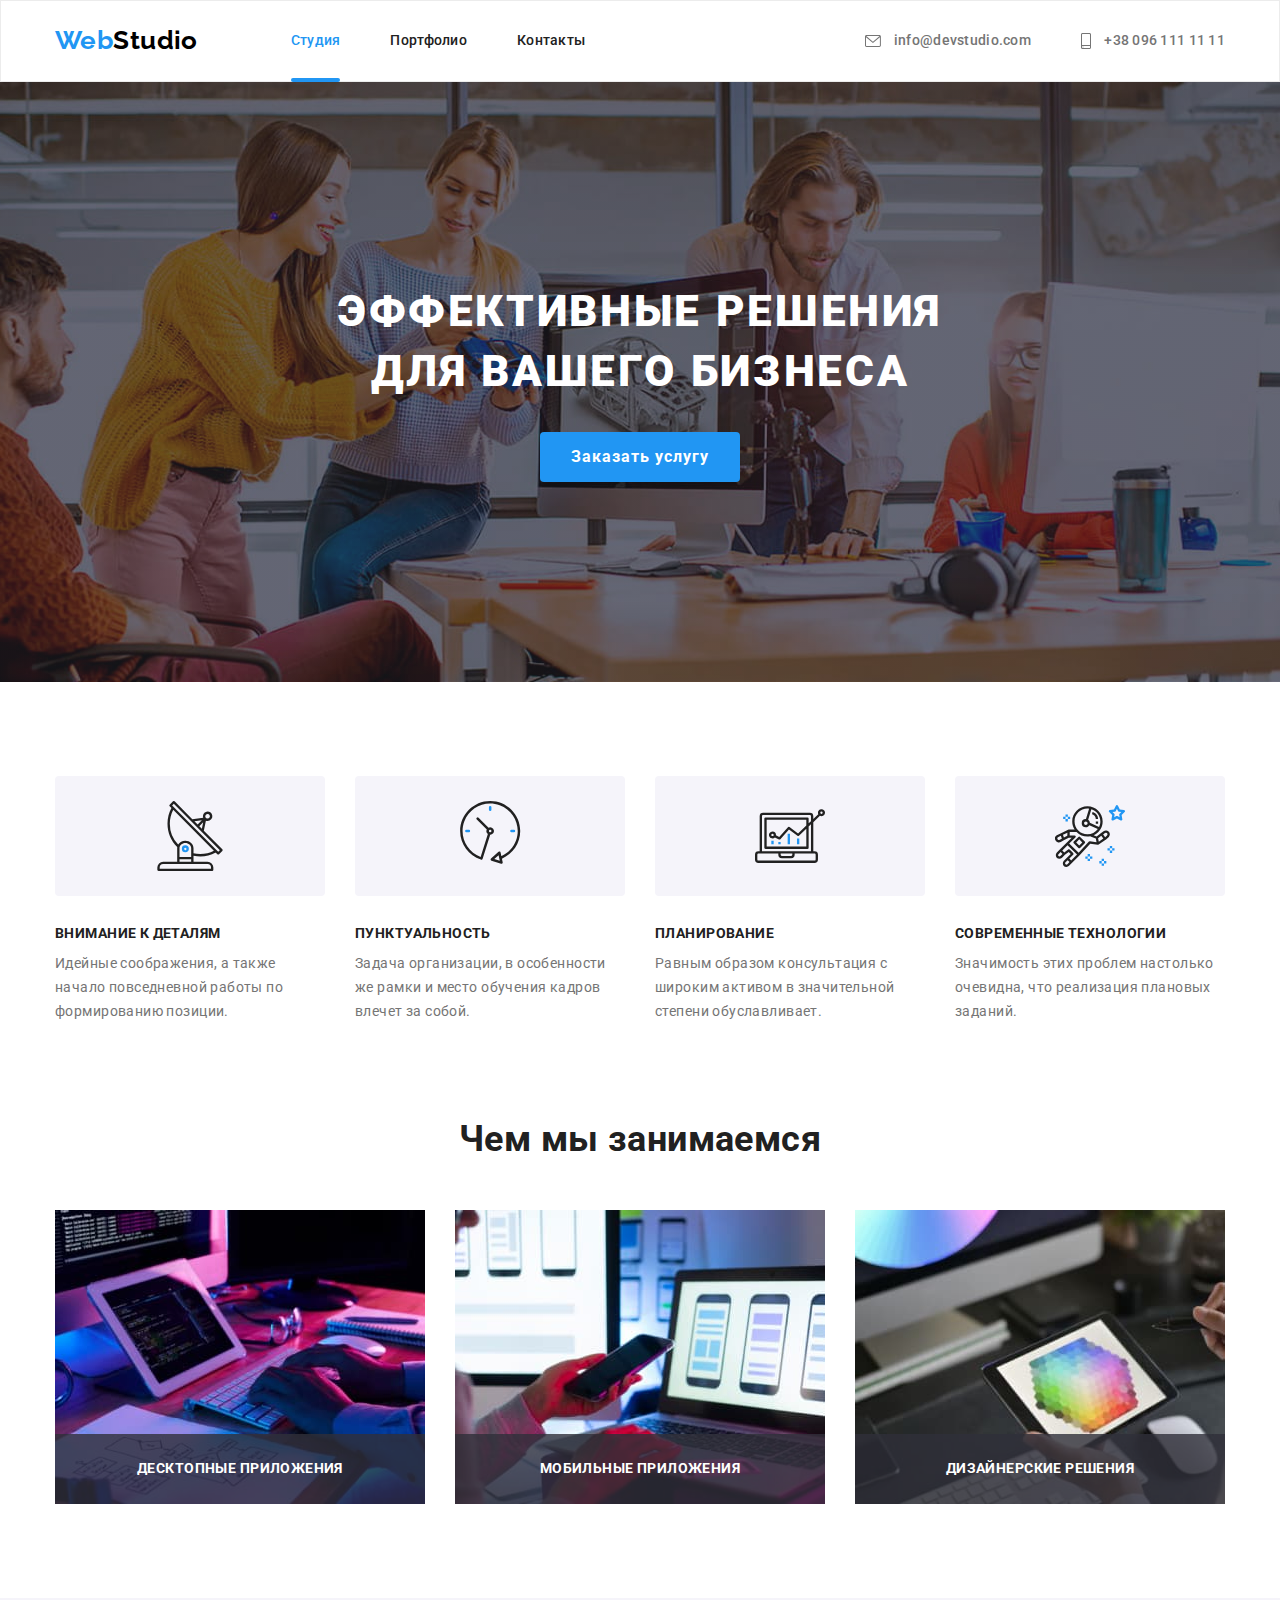
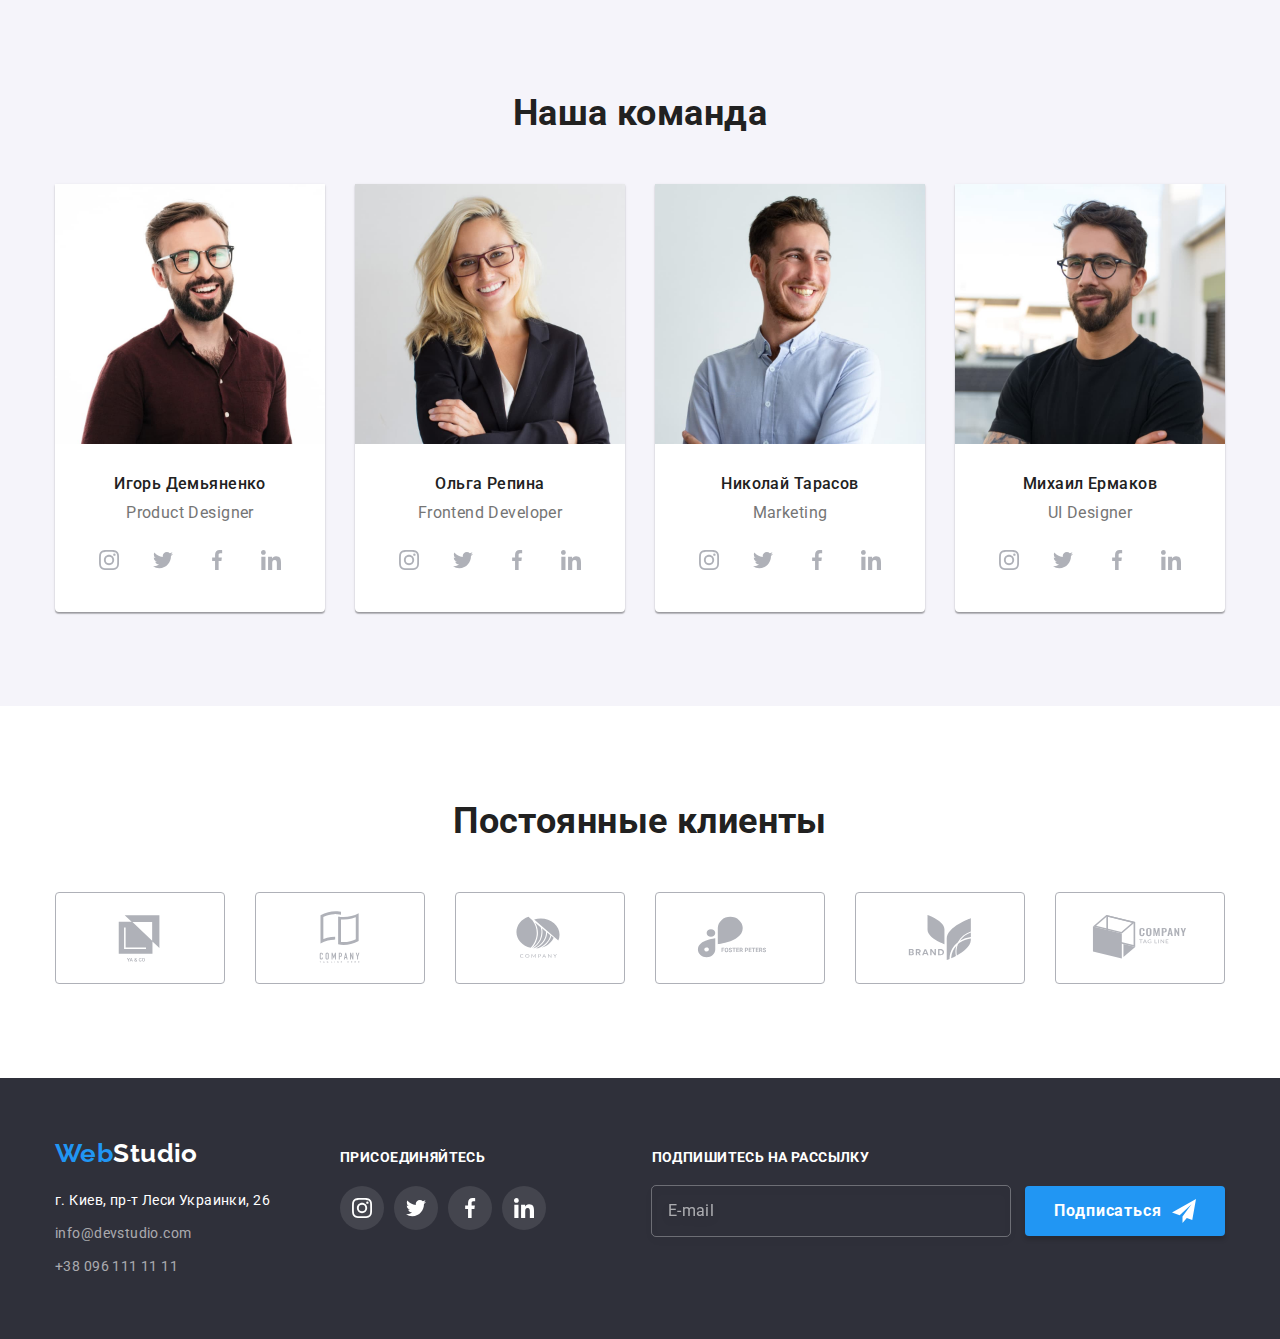
==== index.html @ 1c7cad99 "copy from hw-7" ====
<!DOCTYPE html>
<html lang="ru">

<head>
  <meta charset="UTF-8">
  <meta http-equiv="X-UA-Compatible" content="IE=edge">
  <meta name="viewport" content="width=device-width, initial-scale=1.0">
  <title>Web Studio</title>
  <meta name="description" content="киевская веб-студия">
  <link rel="preconnect" href="https://fonts.googleapis.com">
  <link rel="preconnect" href="https://fonts.gstatic.com" crossorigin>
  <link href="https://fonts.googleapis.com/css2?family=Raleway:wght@700&family=Roboto:wght@400;500;700;900&display=swap"
    rel="stylesheet">
  <!-- <link rel="stylesheet" href="https://cdnjs.cloudflare.com/ajax/libs/modern-normalize/1.1.0/modern-normalize.min.css"> -->
  <link rel="stylesheet" href="./css/main.min.css">
</head>

<body>
  <!-- верхняя линия -->
  <header class="header">
    <div class="container header__container">
      <nav class="header__nav">
        <a class="logo header__logo" href="./index.html" lang="en">
          <span class="logo__accent-word">Web</span>Studio</a>

        <ul class="list site-nav">
          <li class="site-nav__item">
            <a class="link site-nav__link site-nav__link--current" href="./index.html">Студия</a>
          </li>
          <li class="site-nav__item">
            <a class="link site-nav__link" href="./portfolio.html">Портфолио</a>
          </li>
          <li class="site-nav__item">
            <a class="link site-nav__link" href="./contacts.html">Контакты</a>
          </li>
        </ul>
      </nav>

      <ul class="contacts list">
        <li class="contacts__item">
          <a class="link contacts__link" href="mailto:info@devstudio.com" lang="en">
            <svg class="contacts__icon" width="16" height="12">
              <use href="./images/icons/icons.svg#icon-envelope"></use>
            </svg>
            info@devstudio.com
          </a>
        </li>
        <li class="contacts__item">
          <a class="link contacts__link" href="tel:+380961111111">
            <svg class="contacts__icon" width="10" height="16">
              <use href="./images/icons/icons.svg#icon-smartphone"></use>
            </svg>
            +38 096 111 11 11</a>
        </li>
      </ul>
    </div>
  </header>

  <main>
    <!-- шапка -->
    <section class="hero">
      <div class="hero__container">
        <h1 class="hero__title">Эффективные решения <br> для вашего бизнеса</h1>
        <button class="button button__main" type="button" data-modal-open>Заказать услугу</button>
      </div>
    </section>

    <!-- особенности features -->
    <section class="section">
      <div class="container">
        <h2 class="visually-hidden">особенности</h2> <!-- скрыть контент на странице-->
        <ul class="features list">
          <li class="features__item">
            <div class="features__scene">
              <div class="features__container">
                <svg class="features__icon" width="70" height="70">
                  <use href="./images/icons/icons.svg#icon-antenna"></use>
                </svg>
              </div>
            </div>
            <h3 class="features__title">Внимание к деталям</h3>
            <p class="features__text">Идейные соображения, а также начало повседневной работы по формированию
              позиции.</p>
          </li>
          <li class="features__item">
            <div class="features__scene">
              <div class="features__container">
                <svg class="features__icon" width="70" height="70">
                  <use href="./images/icons/icons.svg#icon-clock"></use>
                </svg>
              </div>
            </div>
            <h3 class="features__title">Пунктуальность</h3>
            <p class="features__text">Задача организации, в особенности же рамки и место обучения кадров влечет
              за собой.</p>
          </li>
          <li class="features__item">
            <div class="features__scene">
              <div class="features__container">
                <svg class="features__icon" width="70" height="70">
                  <use href="./images/icons/icons.svg#icon-diagram"></use>
                </svg>
              </div>
            </div>
            <h3 class="features__title">Планирование</h3>
            <p class="features__text">Равным образом консультация с широким активом в значительной степени
              обуславливает.</p>
          </li>
          <li class="features__item">
            <div class="features__scene">
              <div class="features__container">
                <svg class="features__icon" width="70" height="70">
                  <use href="./images/icons/icons.svg#icon-astronaut"></use>
                </svg>
              </div>
            </div>
            <h3 class="features__title">Современные технологии</h3>
            <p class="features__text">Значимость этих проблем настолько очевидна, что реализация плановых
              заданий.</p>
          </li>
        </ul>
      </div>
    </section>

    <!-- Чем мы занимаемся  work-->
    <section class="section section--no-paddingtop">
      <div class="container">
        <h2 class="section__title">Чем мы занимаемся</h2>
        <ul class="work list">
          <li class="work__item">
            <img class="image" src="./images/what-we-do/what_we_do_1.jpg" alt="печать текста" width="370" height="294">
            <h3 class="work__title">Десктопные приложения</h3>
          </li>
          <li class="work__item">
            <img class="image" src="./images/what-we-do/what_we_do_2.jpg" alt="выбор стилей" width="370" height="294">
            <h3 class="work__title">Мобильные приложения</h3>
          </li>
          <li class="work__item">
            <img class="image" src="./images/what-we-do/what_we_do_3.jpg" alt="выбор цветов" width="370" height="294">
            <h3 class="work__title">Дизайнерские решения</h3>
          </li>
        </ul>
      </div>
    </section>

    <!-- Наша команда Members-employee-->
    <section class="section section--grey-background">
      <div class="container">
        <h2 class="section__title">Наша команда</h2>
        <ul class="employee list">
          <li class="employee__card">
            <img class="image employee__img" src="./images/our-command/our_command_demianenko_1.jpg"
              alt="фото сотрудника Демьяненко" width="270" height="260">
            <h3 class="employee__title">Игорь Демьяненко</h3>
            <p class="employee__text" lang="en">Product Designer</p>
            <ul class="list socials">
              <li class="socials__item">
                <a class="link socials__link" href="https://www.instagram.com/" target="_blank"
                  rel="noreferrer noopener" aria-label="Ссылка на Instagram">
                  <svg class="socials__icon" width="20px" height="20px">
                    <use href="./images/icons/icons.svg#icon-instagram"></use>
                  </svg>
                </a>
              </li>
              <li class="socials__item">
                <a class="link socials__link" href="https://twitter.com/" target="_blank" rel="noreferrer noopener"
                  aria-label="Ссылка на Twitter">
                  <svg class="socials__icon" width="20px" height="20px">
                    <use href="./images/icons/icons.svg#icon-twitter"></use>
                  </svg>
                </a>
              </li>
              <li class="socials__item">
                <a class="link socials__link" href="https://www.facebook.com/" target="_blank" rel="noreferrer noopener"
                  aria-label="Ссылка на Facebook">
                  <svg class="socials__icon" width="20px" height="20px">
                    <use href="./images/icons/icons.svg#icon-facebook"></use>
                  </svg>
                </a>
              </li>
              <li class="socials__item">
                <a class="link socials__link" href="https://www.linkedin.com/" target="_blank" rel="noreferrer noopener"
                  aria-label="Ссылка на LinkedIn">
                  <svg class="socials__icon" width="20px" height="20px">
                    <use href="./images/icons/icons.svg#icon-linkedin"></use>
                  </svg>
                </a>
              </li>
            </ul>
          </li>
          <li class="employee__card">
            <img class="image employee__img" src="./images/our-command/our_command_repina_2_.jpg"
              alt="фото сотрудника Репина" width="270" height="260">
            <h3 class="employee__title">Ольга Репина</h3>
            <p class="employee__text" lang="en">Frontend Developer</p>
            <ul class="list socials">
              <li class="socials__item">
                <a class="link socials__link" href="https://www.instagram.com/" target="_blank"
                  rel="noreferrer noopener" aria-label="Ссылка на Instagram">
                  <svg class="socials__icon" width="20px" height="20px">
                    <use href="./images/icons/icons.svg#icon-instagram"></use>
                  </svg>
                </a>
              </li>
              <li class="socials__item">
                <a class="link socials__link" href="https://twitter.com/" target="_blank" rel="noreferrer noopener"
                  aria-label="Ссылка на Twitter">
                  <svg class="socials__icon" width="20px" height="20px">
                    <use href="./images/icons/icons.svg#icon-twitter"></use>
                  </svg>
                </a>
              </li>
              <li class="socials__item">
                <a class="link socials__link" href="https://www.facebook.com/" target="_blank" rel="noreferrer noopener"
                  aria-label="Ссылка на Facebook">
                  <svg class="socials__icon" width="20px" height="20px">
                    <use href="./images/icons/icons.svg#icon-facebook"></use>
                  </svg>
                </a>
              </li>
              <li class="socials__item">
                <a class="link socials__link" href="https://www.linkedin.com/" target="_blank" rel="noreferrer noopener"
                  aria-label="Ссылка на LinkedIn">
                  <svg class="socials__icon" width="20px" height="20px">
                    <use href="./images/icons/icons.svg#icon-linkedin"></use>
                  </svg>
                </a>
              </li>
            </ul>
          </li>
          <li class="employee__card">
            <img class="image employee__img" src="./images/our-command/our_command_tarasov_3.jpg"
              alt="фото сотрудника Тарасов" width="270" height="260">
            <h3 class="employee__title">Николай Тарасов</h3>
            <p class="employee__text" lang="en">Marketing</p>
            <ul class="list socials">
              <li class="socials__item">
                <a class="link socials__link" href="https://www.instagram.com/" target="_blank"
                  rel="noreferrer noopener" aria-label="Ссылка на Instagram">
                  <svg class="socials__icon" width="20px" height="20px">
                    <use href="./images/icons/icons.svg#icon-instagram"></use>
                  </svg>
                </a>
              </li>
              <li class="socials__item">
                <a class="link socials__link" href="https://twitter.com/" target="_blank" rel="noreferrer noopener"
                  aria-label="Ссылка на Twitter">
                  <svg class="socials__icon" width="20px" height="20px">
                    <use href="./images/icons/icons.svg#icon-twitter"></use>
                  </svg>
                </a>
              </li>
              <li class="socials__item">
                <a class="link socials__link" href="https://www.facebook.com/" target="_blank" rel="noreferrer noopener"
                  aria-label="Ссылка на Facebook">
                  <svg class="socials__icon" width="20px" height="20px">
                    <use href="./images/icons/icons.svg#icon-facebook"></use>
                  </svg>
                </a>
              </li>
              <li class="socials__item">
                <a class="link socials__link" href="https://www.linkedin.com/" target="_blank" rel="noreferrer noopener"
                  aria-label="Ссылка на LinkedIn">
                  <svg class="socials__icon" width="20px" height="20px">
                    <use href="./images/icons/icons.svg#icon-linkedin"></use>
                  </svg>
                </a>
              </li>
            </ul>
          </li>
          <li class="employee__card">
            <img class="image employee__img" src="./images/our-command/our_command_ermakov_4.jpg"
              alt="фото сотрудника Ермаков" width="270" height="260">
            <h3 class="employee__title">Михаил Ермаков</h3>
            <p class="employee__text" lang="en"> UI Designer</p>
            <ul class="list socials">
              <li class="socials__item">
                <a class="link socials__link" href="https://www.instagram.com/" target="_blank"
                  rel="noreferrer noopener" aria-label="Ссылка на Instagram">
                  <svg class="socials__icon" width="20px" height="20px">
                    <use href="./images/icons/icons.svg#icon-instagram"></use>
                  </svg>
                </a>
              </li>
              <li class="socials__item">
                <a class="link socials__link" href="https://twitter.com/" target="_blank" rel="noreferrer noopener"
                  aria-label="Ссылка на Twitter">
                  <svg class="socials__icon" width="20px" height="20px">
                    <use href="./images/icons/icons.svg#icon-twitter"></use>
                  </svg>
                </a>
              </li>
              <li class="socials__item"><a class="link socials__link" href="https://www.facebook.com/" target="_blank"
                  rel="noreferrer noopener" aria-label="Ссылка на Facebook">
                  <svg class="socials__icon" width="20px" height="20px">
                    <use href="./images/icons/icons.svg#icon-facebook"></use>
                  </svg>
                </a></li>
              <li class="socials__item">
                <a class="link socials__link" href="https://www.linkedin.com/" target="_blank" rel="noreferrer noopener"
                  aria-label="Ссылка на LinkedIn">
                  <svg class="socials__icon" width="20px" height="20px">
                    <use href="./images/icons/icons.svg#icon-linkedin"></use>
                  </svg>
                </a>
              </li>
            </ul>
          </li>
        </ul>
      </div>
    </section>

    <!-- постоянные клиенты  clients-->
    <section class="section">
      <div class="container">
        <h2 class="section__title">Постоянные клиенты</h2>
        <ul class="list clients">
          <li class="clients__card"><a class="link clients__link" href="" aria-label="ссылка на сайт клиента">
              <svg class="clients__icon" width="106" height="60">
                <use href="./images/icons/icons.svg#icon-logo-client-1"></use>
              </svg>
            </a>
          </li>
          <li class="clients__card"><a class="link clients__link" href="" aria-label="ссылка на сайт клиента">
              <svg class="clients__icon" width="106" height="60">
                <use href="./images/icons/icons.svg#icon-logo-client-2"></use>
              </svg>
            </a>
          </li>
          <li class="clients__card"><a class="link clients__link" href="" aria-label="ссылка на сайт клиента">
              <svg class="clients__icon" width="106" height="60">
                <use href="./images/icons/icons.svg#icon-logo-client-3"></use>
              </svg>
            </a>
          </li>
          <li class="clients__card"><a class="link clients__link" href="" aria-label="ссылка на сайт клиента">
              <svg class="clients__icon" width="106" height="60">
                <use href="./images/icons/icons.svg#icon-logo-client-4"></use>
              </svg>
            </a>
          </li>
          <li class="clients__card"><a class="link clients__link" href="" aria-label="ссылка на сайт клиента">
              <svg class="clients__icon" width="106" height="60">
                <use href="./images/icons/icons.svg#icon-logo-client-5"></use>
              </svg>
            </a>
          </li>
          <li class="clients__card"><a class="link clients__link" href="" aria-label="ссылка на сайт клиента">
              <svg class="clients__icon" width="106" height="60">
                <use href="./images/icons/icons.svg#icon-logo-client-6"></use>
              </svg>
            </a>
          </li>
        </ul>
      </div>
    </section>
  </main>

  <footer class="footer">
    <div class="container footer__container">
      <div class="address">
        <a class="footer__logo logo" href="./index.html" lang="en">
          <span class="logo__accent-word">Web</span>Studio</a>
        <address>
          <ul class="list">
            <li class="address__item">
              <a class="link address__link" href="https://www.google.com/maps" target="_blank">г.
                Киев, пр-т Леси Украинки, 26</a>
            </li>
            <li class="address__item">
              <a class="link address__link address__link--grey-color" href="mailto:info@devstudio.com"
                lang="en">info@devstudio.com</a>
            </li>
            <li class="address__item">
              <a class="link address__link address__link--grey-color" href="tel:+380961111111">+38 096 111 11 11</a>
            </li>
          </ul>
        </address>
      </div>
      <div class="footer__socials-container">
        <p class="footer__title">присоединяйтесь</p>
        <ul class="list socials">
          <li class="socials__item">
            <a class="socials__link footer__socials link" href="https://www.instagram.com/" target="_blank"
              rel="noreferrer noopener" aria-label="Ссылка на Instagram">
              <svg class="socials__icon" width="20px" height="20px">
                <use href="./images/icons/icons.svg#icon-instagram"></use>
              </svg>
            </a>
          </li>
          <li class="socials__item">
            <a class="socials__link footer__socials link" href="https://twitter.com/" target="_blank"
              rel="noreferrer noopener" aria-label="Ссылка на Twitter">
              <svg class="socials__icon" width="20px" height="20px">
                <use href="./images/icons/icons.svg#icon-twitter"></use>
              </svg>
            </a>
          </li>
          <li class="socials__item">
            <a class="socials__link footer__socials link" href="https://www.facebook.com/" target="_blank"
              rel="noreferrer noopener" aria-label="Ссылка на Facebook">
              <svg class="socials__icon" width="20px" height="20px">
                <use href="./images/icons/icons.svg#icon-facebook"></use>
              </svg>
            </a>
          </li>
          <li class="socials__item">
            <a class=" socials__link footer__socials link" href="https://www.linkedin.com/" target="_blank"
              rel="noreferrer noopener" aria-label="Ссылка на LinkedIn">
              <svg class="socials__icon" width="20px" height="20px">
                <use href="./images/icons/icons.svg#icon-linkedin"></use>
              </svg>
            </a>
          </li>
        </ul>
      </div>
      <div class="distribution">
        <p class="footer__title">Подпишитесь на рассылку</p>
        <form class="distribution__form">
          <label>
            <input class="distribution__input" name="email" type="email" placeholder="E-mail">
          </label>
          <button class="button button__main button__main--with-icon" type="submit">Подписаться
            <svg class="button__icon" width="24px" height="24px">
              <use href="./images/icons/icons.svg#icon-plane"></use>
            </svg>
          </button>
        </form>
      </div>
    </div>
  </footer>

  <!-- !модальное окно -->
  <div class="backdrop backdrop--is-hidden" data-modal>
    <div class="modal">
      <button class="btn-close" aria-label="закрыть модальное окно" data-modal-close>
        <svg class="btn-close__icon" width="18px" height="18px">
          <use href="./images/icons/icons.svg#icon-close"></use>
        </svg>
      </button>

      <!-- form  action="javascript:void(0); -->
      <form class="form" name="order_form">
        <strong class="form__title"> Оставьте свои данные, мы вам перезвоним</strong>
        <label class="form__label">
          <span class="form__text">Имя</span>
          <span class="form__wrapper">
            <input class="form__input" type="text" name="name" minlength="3">
            <svg class="form__icon" width="18px" height="18px">
              <use href="./images/icons/icons.svg#icon-modal-person">
              </use>
            </svg>
          </span>
          <span class="form__assistance-message">
            Имя должно состоять минимум из 3 символов
          </span>
        </label>
        <label class="form__label">
          <span class="form__text">Телефон</span>
          <span class="form__wrapper">
            <input class="form__input" type="tel" name="tel">
            <svg class="form__icon" width="18px" height="18px">
              <use href="./images/icons/icons.svg#icon-modal-phone">
              </use>
            </svg>
          </span>
          <span class="form__assistance-message">+38 (999) 111-11-11</span>
        </label>
        <label class="form__label">
          <span class="form__text">Почта</span>
          <span class="form__wrapper">
            <input class="form__input" type="email" name="email">
            <svg class="form__icon" width="18px" height="18px">
              <use href="./images/icons/icons.svg#icon-modal-email">
              </use>
            </svg>
          </span>
          <span class="form__assistance-message">mail@mail.com</span>
        </label>
        <label class="form__label form__label--margin">
          <span class="form__text">Комментарий</span>
          <textarea class="form__input form__input--padding" name="feedback" rows="7"
            placeholder="Введите текст"></textarea>
        </label>
        <label class="conditions">
          <input class="conditions__checkbox" type="checkbox" name="conditions">
          <span class="conditions__icon-thumb">
            <svg class="conditions__icon" width="13px" height="13px">
              <use href="./images/icons/icons.svg#icon-check"></use>
            </svg>
          </span>
          <span class="conditions__text">Соглашаюсь с рассылкой и принимаю</span>
          <a class="conditions__link" href="">Условия договора</a>
        </label>
        <button type="submit" class="button button__main modal__button">Отправить</button>
      </form>
    </div>
  </div>

  <!-- JS скрипт для автоматич. высчитывания body padding-top - от фиксированного хедера, 
    чтобы под него не заходил контент-->
  <script>
    const { height: pageHeaderHeight } = document
      .querySelector(".header")
      .getBoundingClientRect();

    document.body.style.paddingTop = `${pageHeaderHeight}px`;
  </script>

  <!-- JS скрипт для модального окна -->
  <script src="./js/modal.js"></script>

</body>

</html>
---- css/main.min.css ----
/*! modern-normalize v1.1.0 | MIT License | https://github.com/sindresorhus/modern-normalize */*,::before,::after{-webkit-box-sizing:border-box;box-sizing:border-box}html{line-height:1.15;-webkit-text-size-adjust:100%;-moz-tab-size:4;-o-tab-size:4;tab-size:4}body{margin:0;font-family:system-ui,-apple-system,"Segoe UI",Roboto,Helvetica,Arial,sans-serif,"Apple Color Emoji","Segoe UI Emoji"}hr{height:0;color:inherit}abbr[title]{-webkit-text-decoration:underline dotted;text-decoration:underline dotted}b,strong{font-weight:bolder}code,kbd,samp,pre{font-family:ui-monospace, SFMono-Regular, Consolas, 'Liberation Mono', Menlo, monospace;font-size:1em}small{font-size:80%}sub,sup{font-size:75%;line-height:0;position:relative;vertical-align:baseline}sub{bottom:-0.25em}sup{top:-0.5em}table{text-indent:0;border-color:inherit}button,input,optgroup,select,textarea{font-family:inherit;font-size:100%;line-height:1.15;margin:0}button,select{text-transform:none}button,[type='button'],[type='reset'],[type='submit']{-webkit-appearance:button}::-moz-focus-inner{border-style:none;padding:0}:-moz-focusring{outline:1px dotted ButtonText}:-moz-ui-invalid{box-shadow:none}legend{padding:0}progress{vertical-align:baseline}::-webkit-inner-spin-button,::-webkit-outer-spin-button{height:auto}[type='search']{-webkit-appearance:textfield;outline-offset:-2px}::-webkit-search-decoration{-webkit-appearance:none}::-webkit-file-upload-button{-webkit-appearance:button;font:inherit}summary{display:list-item}.features,.work,.employee,.socials,.clients,.project,.footer__container{display:-webkit-box;display:-ms-flexbox;display:flex;-ms-flex-wrap:wrap;flex-wrap:wrap}.container{margin:0 auto;padding-left:15px;padding-right:15px;width:1200px}body{color:#757575;background-color:#fff;font-family:Roboto,sans-serif;font-size:14px;letter-spacing:0.03em}h1,h2,h3,h4,h5,h6,p{margin:0}.list{padding:0;margin:0;list-style:none}.link{text-decoration:none;font-style:normal;color:currentColor}.image{display:block;max-width:100%;height:auto}.visually-hidden{position:absolute;width:1px;height:1px;margin:-1px;border:0;padding:0;white-space:nowrap;-webkit-clip-path:inset(100%);clip-path:inset(100%);clip:rect(0 0 0 0);overflow:hidden}.button{display:inline-block;border-radius:4px;border:0;padding:6px 22px;color:#212121;background-color:#F5F4FA;font-family:inherit;font-weight:500;font-size:16px;line-height:1.62;cursor:pointer;-webkit-transition:background-color 250ms cubic-bezier(0.4, 0, 0.2, 1),color 250ms cubic-bezier(0.4, 0, 0.2, 1),-webkit-box-shadow 250ms cubic-bezier(0.4, 0, 0.2, 1);transition:background-color 250ms cubic-bezier(0.4, 0, 0.2, 1),color 250ms cubic-bezier(0.4, 0, 0.2, 1),-webkit-box-shadow 250ms cubic-bezier(0.4, 0, 0.2, 1);transition:background-color 250ms cubic-bezier(0.4, 0, 0.2, 1),color 250ms cubic-bezier(0.4, 0, 0.2, 1),box-shadow 250ms cubic-bezier(0.4, 0, 0.2, 1);transition:background-color 250ms cubic-bezier(0.4, 0, 0.2, 1),color 250ms cubic-bezier(0.4, 0, 0.2, 1),box-shadow 250ms cubic-bezier(0.4, 0, 0.2, 1),-webkit-box-shadow 250ms cubic-bezier(0.4, 0, 0.2, 1)}.button:hover,.button:focus,.button--active{background-color:#2196F3;color:#fff;-webkit-box-shadow:0px 3px 1px rgba(0,0,0,0.1),0px 1px 2px rgba(0,0,0,0.08),0px 2px 2px rgba(0,0,0,0.12);box-shadow:0px 3px 1px rgba(0,0,0,0.1),0px 1px 2px rgba(0,0,0,0.08),0px 2px 2px rgba(0,0,0,0.12)}.button__main{padding-top:10px;padding-bottom:10px;min-width:200px;background-color:#2196F3;color:#fff;font-weight:700;line-height:1.88;letter-spacing:0.06em;-webkit-box-shadow:0px 4px 4px rgba(0,0,0,0.15);box-shadow:0px 4px 4px rgba(0,0,0,0.15);-webkit-transition:background-color 250ms cubic-bezier(0.4, 0, 0.2, 1);transition:background-color 250ms cubic-bezier(0.4, 0, 0.2, 1)}.button__main:hover,.button__main:focus{background-color:#188CE8}.button__main--with-icon{display:-webkit-inline-box;display:-ms-inline-flexbox;display:inline-flex;-webkit-box-pack:center;-ms-flex-pack:center;justify-content:center;-webkit-box-align:center;-ms-flex-align:center;align-items:center}.button__icon{margin-left:10px}.modal__button{display:block;margin:0 auto}.logo{display:block;text-decoration:none;font-family:Raleway,sans-serif;font-weight:700;font-size:26px;line-height:1.19;color:#000;-webkit-transition:color 250ms cubic-bezier(0.4, 0, 0.2, 1);transition:color 250ms cubic-bezier(0.4, 0, 0.2, 1)}.logo:hover,.logo:focus{color:#2196F3}.header__logo{margin-right:93px;padding-top:24px;padding-bottom:25px}.footer__logo{margin-bottom:20px;color:currentColor}.logo__accent-word{color:#2196F3}.header{position:fixed;top:0;left:0;width:100%;min-height:80px;z-index:1;background-color:#fff;border:1px solid #ECECEC}.header__container,.header__nav{display:-webkit-box;display:-ms-flexbox;display:flex;-webkit-box-align:center;-ms-flex-align:center;align-items:center}.site-nav{display:-webkit-box;display:-ms-flexbox;display:flex}.site-nav__item{position:relative}.site-nav__item:not(:last-child){margin-right:50px}.site-nav__link{display:block;padding-top:32px;padding-bottom:32px;font-weight:500;line-height:1.14;letter-spacing:0.02em;-webkit-transition:color 250ms cubic-bezier(0.4, 0, 0.2, 1);transition:color 250ms cubic-bezier(0.4, 0, 0.2, 1);color:#212121}.site-nav__link:hover,.site-nav__link:focus,.site-nav__link--current{color:#2196F3}.site-nav__link::after{position:absolute;bottom:0;left:0;content:"";display:block;-webkit-transform:translateY(1px);transform:translateY(1px);width:100%;height:4px;border-radius:2px;background-color:#2196F3;opacity:0}.site-nav__link--current::after{opacity:1}.contacts{display:-webkit-box;display:-ms-flexbox;display:flex;margin-left:auto}.contacts__item:not(:last-child){margin-right:50px}.contacts__link{display:block;padding-top:32px;padding-bottom:32px;font-weight:500;line-height:1.14;letter-spacing:0.02em;-webkit-transition:color 250ms cubic-bezier(0.4, 0, 0.2, 1);transition:color 250ms cubic-bezier(0.4, 0, 0.2, 1)}.contacts__link:hover,.contacts__link:focus{color:#2196F3}.contacts__icon{margin-right:10px;fill:currentColor;vertical-align:middle}.hero{max-width:1600px;padding-top:200px;padding-bottom:200px;margin:0 auto;background-color:#C4C4C4;background-image:-webkit-gradient(linear, left top, right top, from(rgba(47,48,58,0.4)), to(rgba(47,48,58,0.4))),url(../images/bg-img.jpg);background-image:linear-gradient(to right, rgba(47,48,58,0.4), rgba(47,48,58,0.4)),url(../images/bg-img.jpg);background-size:cover;background-repeat:no-repeat;background-position:center;text-align:center}.hero__container{width:1200px;margin:0 auto;padding-left:15px;padding-right:15px}.hero__title{margin-bottom:30px;color:#fff;font-weight:900;font-size:44px;line-height:1.36;letter-spacing:0.06em;text-transform:uppercase}.section{padding-top:94px;padding-bottom:94px}.section--grey-background{background-color:#F5F4FA}.section--no-paddingtop{padding-top:0}.section__title{margin-bottom:50px;color:#212121;font-size:36px;line-height:1.17;text-align:center}.features__item{margin-right:30px;-ms-flex-preferred-size:calc((100% - 90px) / 4);flex-basis:calc((100% - 90px) / 4)}.features__item:nth-child(4n){margin-right:0}.features__container{display:-webkit-box;display:-ms-flexbox;display:flex;-webkit-box-pack:center;-ms-flex-pack:center;justify-content:center;-webkit-box-align:center;-ms-flex-align:center;align-items:center;width:100%;height:100%;background-color:#F5F4FA;border-radius:4px;-webkit-transform:rotateY(0);transform:rotateY(0);-webkit-transition:-webkit-transform 500ms cubic-bezier(0.4, 0, 0.2, 1);transition:-webkit-transform 500ms cubic-bezier(0.4, 0, 0.2, 1);transition:transform 500ms cubic-bezier(0.4, 0, 0.2, 1);transition:transform 500ms cubic-bezier(0.4, 0, 0.2, 1), -webkit-transform 500ms cubic-bezier(0.4, 0, 0.2, 1)}.features__scene{margin-bottom:30px;width:270px;height:120px}.features__scene:hover .features__container{-webkit-transform:rotateY(180deg);transform:rotateY(180deg)}.features__title{margin-bottom:10px;color:#212121;font-size:14px;line-height:1.14;text-transform:uppercase}.features__text{line-height:1.71}.work__item{position:relative;margin-right:30px;-ms-flex-preferred-size:calc((100% - 60px) / 3);flex-basis:calc((100% - 60px) / 3)}.work__item:nth-child(3n){margin-right:0}.work__title{position:absolute;bottom:0;left:0;display:-webkit-box;display:-ms-flexbox;display:flex;-webkit-box-pack:center;-ms-flex-pack:center;justify-content:center;width:100%;padding-top:27px;padding-bottom:27px;color:#fff;font-size:14px;line-height:1.14;letter-spacing:0.03em;text-transform:uppercase;background-color:rgba(47,48,58,0.8)}.employee__card{padding-bottom:30px;text-align:center;border-radius:0px 0px 4px 4px;margin-right:30px;-ms-flex-preferred-size:calc((100% - 90px) / 4);flex-basis:calc((100% - 90px) / 4);background-color:#fff;-webkit-box-shadow:0px 1px 3px rgba(0,0,0,0.12),0px 1px 1px rgba(0,0,0,0.14),0px 2px 1px rgba(0,0,0,0.2);box-shadow:0px 1px 3px rgba(0,0,0,0.12),0px 1px 1px rgba(0,0,0,0.14),0px 2px 1px rgba(0,0,0,0.2)}.employee__card:nth-child(4n){margin-right:0}.employee__img{margin-bottom:30px}.employee__title,.employee__text{font-size:16px;line-height:1.19}.employee__title{margin-bottom:10px;color:#212121;font-weight:500}.employee__text{margin-bottom:16px}.socials{-webkit-box-pack:center;-ms-flex-pack:center;justify-content:center}.socials__item:not(:last-child){margin-right:10px}.socials__link{display:-webkit-box;display:-ms-flexbox;display:flex;-webkit-box-pack:center;-ms-flex-pack:center;justify-content:center;-webkit-box-align:center;-ms-flex-align:center;align-items:center;width:44px;height:44px;border-radius:50%;color:#afb1b8;-webkit-transition:background-color 250ms cubic-bezier(0.4, 0, 0.2, 1),color 250ms cubic-bezier(0.4, 0, 0.2, 1);transition:background-color 250ms cubic-bezier(0.4, 0, 0.2, 1),color 250ms cubic-bezier(0.4, 0, 0.2, 1)}.socials__link:hover,.socials__link:focus{background-color:#2196F3;color:#fff}.socials__icon{fill:currentColor}.footer__socials{color:#fff;background-color:rgba(255,255,255,0.1);-webkit-transition:background-color 250ms cubic-bezier(0.4, 0, 0.2, 1);transition:background-color 250ms cubic-bezier(0.4, 0, 0.2, 1)}.clients__card{-webkit-transform:scale(1);transform:scale(1);-webkit-transition:-webkit-transform 250ms cubic-bezier(0.4, 0, 0.2, 1);transition:-webkit-transform 250ms cubic-bezier(0.4, 0, 0.2, 1);transition:transform 250ms cubic-bezier(0.4, 0, 0.2, 1);transition:transform 250ms cubic-bezier(0.4, 0, 0.2, 1), -webkit-transform 250ms cubic-bezier(0.4, 0, 0.2, 1)}.clients__card:not(:last-child){margin-right:30px}.clients__card:hover{-webkit-transform:scale(1.2);transform:scale(1.2)}.clients__link{display:-webkit-box;display:-ms-flexbox;display:flex;-webkit-box-pack:center;-ms-flex-pack:center;justify-content:center;-webkit-box-align:center;-ms-flex-align:center;align-items:center;width:170px;height:92px;color:#afb1b8;border:1px solid #afb1b8;border-radius:4px;-webkit-transition:color 250ms cubic-bezier(0.4, 0, 0.2, 1),border-color 250ms cubic-bezier(0.4, 0, 0.2, 1);transition:color 250ms cubic-bezier(0.4, 0, 0.2, 1),border-color 250ms cubic-bezier(0.4, 0, 0.2, 1)}.clients__link:hover,.clients__link:focus{border-color:#2196F3;color:#2196F3}.clients__icon{fill:currentColor}.filter{display:-webkit-box;display:-ms-flexbox;display:flex;-webkit-box-pack:center;-ms-flex-pack:center;justify-content:center;margin-bottom:50px}.filter__item:not(:last-child){margin-right:8px}.project{margin-left:-30px;margin-top:-30px}.project__card{margin-left:30px;margin-top:30px;-ms-flex-preferred-size:calc((100% - 90px) / 3);flex-basis:calc((100% - 90px) / 3)}.project__link{display:inline-block;-webkit-box-shadow:none;box-shadow:none;-webkit-transition:-webkit-box-shadow 250ms cubic-bezier(0.4, 0, 0.2, 1);transition:-webkit-box-shadow 250ms cubic-bezier(0.4, 0, 0.2, 1);transition:box-shadow 250ms cubic-bezier(0.4, 0, 0.2, 1);transition:box-shadow 250ms cubic-bezier(0.4, 0, 0.2, 1), -webkit-box-shadow 250ms cubic-bezier(0.4, 0, 0.2, 1)}.project__link:hover,.project__link:focus{-webkit-box-shadow:0px 1px 1px rgba(0,0,0,0.12),0px 4px 4px rgba(0,0,0,0.06),1px 4px 6px rgba(0,0,0,0.16);box-shadow:0px 1px 1px rgba(0,0,0,0.12),0px 4px 4px rgba(0,0,0,0.06),1px 4px 6px rgba(0,0,0,0.16)}.project__image-thumb{position:relative;overflow:hidden}.project__overlay{position:absolute;padding:63px 24px;bottom:0;left:0;width:100%;background-color:rgba(33,150,243,0.9);-webkit-transform:translateY(101%);transform:translateY(101%);-webkit-transition:-webkit-transform 250ms cubic-bezier(0.4, 0, 0.2, 1);transition:-webkit-transform 250ms cubic-bezier(0.4, 0, 0.2, 1);transition:transform 250ms cubic-bezier(0.4, 0, 0.2, 1);transition:transform 250ms cubic-bezier(0.4, 0, 0.2, 1), -webkit-transform 250ms cubic-bezier(0.4, 0, 0.2, 1)}.project__overlay-text{font-size:18px;line-height:1.56;letter-spacing:0.03em;color:#fff}.project__link:hover .project__overlay,.project__link:focus .project__overlay{-webkit-transform:translateY(0);transform:translateY(0)}.project__text-wrapper{padding:20px 24px;border-bottom:1px solid #eee;border-left:1px solid #eee;border-right:1px solid #eee}.project__title{color:#212121;font-size:18px;line-height:2;letter-spacing:0.06em}.project__text{font-size:16px;line-height:1.88}.footer{padding-top:60px;padding-bottom:60px;background-color:#2F303A;color:#fff}.footer__container{-webkit-box-align:baseline;-ms-flex-align:baseline;align-items:baseline}.footer__title{display:inline-block;margin-bottom:20px;font-weight:700;font-size:inherit;line-height:1.14;text-transform:uppercase}.address{margin-right:70px}.address__item:not(:last-child){margin-bottom:9px}.address__link{line-height:1.71;color:#fff;-webkit-transition:color 250ms cubic-bezier(0.4, 0, 0.2, 1);transition:color 250ms cubic-bezier(0.4, 0, 0.2, 1)}.address__link:hover,.address__link:focus{color:#2196F3}.address__link--grey-color{color:rgba(255,255,255,0.6)}.distribution{margin-left:auto}.distribution__input{padding:15px 16px;width:358px;margin-right:12px;background-color:transparent;border-radius:4px;border:transparent;outline:1px solid rgba(255,255,255,0.3);-webkit-filter:drop-shadow(0px 4px 4px rgba(0,0,0,0.15));filter:drop-shadow(0px 4px 4px rgba(0,0,0,0.15));font-size:16px;line-height:1.25;letter-spacing:0.03em;color:#fff;-webkit-transition:outline 250ms cubic-bezier(0.4, 0, 0.2, 1);transition:outline 250ms cubic-bezier(0.4, 0, 0.2, 1)}.distribution__input::-webkit-input-placeholder{font-size:16px;line-height:1.25;letter-spacing:0.03em;color:rgba(255,255,255,0.6)}.distribution__input:-ms-input-placeholder{font-size:16px;line-height:1.25;letter-spacing:0.03em;color:rgba(255,255,255,0.6)}.distribution__input::-ms-input-placeholder{font-size:16px;line-height:1.25;letter-spacing:0.03em;color:rgba(255,255,255,0.6)}.distribution__input::placeholder{font-size:16px;line-height:1.25;letter-spacing:0.03em;color:rgba(255,255,255,0.6)}.distribution__input:focus{outline:1px solid #2196F3}.page-contact__title{margin-top:100px;margin-bottom:100px;color:#2196F3}.backdrop{position:fixed;top:0;left:0;width:100%;height:100%;z-index:2;background-color:rgba(0,0,0,0.2);visibility:visible;opacity:1;-webkit-transition:opacity 250ms cubic-bezier(0.4, 0, 0.2, 1),visibility 250ms cubic-bezier(0.4, 0, 0.2, 1);transition:opacity 250ms cubic-bezier(0.4, 0, 0.2, 1),visibility 250ms cubic-bezier(0.4, 0, 0.2, 1)}.backdrop--is-hidden{opacity:0;pointer-events:none;visibility:hidden}.backdrop--is-hidden .modal{-webkit-transform:translate(-50%, -50%) scale(0.3);transform:translate(-50%, -50%) scale(0.3)}.modal{position:absolute;top:50%;left:50%;-webkit-transform:translate(-50%, -50%) scale(1);transform:translate(-50%, -50%) scale(1);padding:40px;width:528px;background-color:#fff;-webkit-transition:-webkit-transform 250ms cubic-bezier(0.4, 0, 0.2, 1);transition:-webkit-transform 250ms cubic-bezier(0.4, 0, 0.2, 1);transition:transform 250ms cubic-bezier(0.4, 0, 0.2, 1);transition:transform 250ms cubic-bezier(0.4, 0, 0.2, 1), -webkit-transform 250ms cubic-bezier(0.4, 0, 0.2, 1)}.btn-close{position:absolute;top:0;right:0;-webkit-transform:translate(-8px, 8px);transform:translate(-8px, 8px);padding:0;margin:0;width:30px;height:30px;border-radius:50%;border:1px solid rgba(0,0,0,0.1);font-size:0;display:inline-block;background-color:transparent;cursor:pointer;color:#000;-webkit-transition:color 250ms cubic-bezier(0.4, 0, 0.2, 1);transition:color 250ms cubic-bezier(0.4, 0, 0.2, 1)}.btn-close:hover,.btn-close:focus{color:#2196F3}.btn-close__icon{fill:currentColor}.form__title{display:inline-block;margin-bottom:12px;font-size:20px;line-height:1.15;text-align:center;letter-spacing:0.03em;color:#212121}.form__label{margin-bottom:10px;display:-webkit-box;display:-ms-flexbox;display:flex;-webkit-box-orient:vertical;-webkit-box-direction:normal;-ms-flex-direction:column;flex-direction:column;font-size:12px;line-height:1.16;letter-spacing:0.01em}.form__label--margin{margin-bottom:20px}.form__text{margin-bottom:4px}.form__input{width:100%;padding-top:12px;padding-bottom:12px;padding-left:42px;padding-right:12px;outline:transparent;border:1px solid rgba(33,33,33,0.2);border-radius:4px;-webkit-transition:border-color 250ms cubic-bezier(0.4, 0, 0.2, 1);transition:border-color 250ms cubic-bezier(0.4, 0, 0.2, 1)}.form__input:focus{border-color:#2196F3}.form__input::-webkit-input-placeholder{color:rgba(117,117,117,0.5)}.form__input:-ms-input-placeholder{color:rgba(117,117,117,0.5)}.form__input::-ms-input-placeholder{color:rgba(117,117,117,0.5)}.form__input::placeholder{color:rgba(117,117,117,0.5)}.form__input--padding{padding-left:16px;padding-right:16px;resize:none}.form__wrapper{position:relative}.form__icon{position:absolute;top:50%;left:12px;fill:#212121;-webkit-transition:fill 250ms cubic-bezier(0.4, 0, 0.2, 1);transition:fill 250ms cubic-bezier(0.4, 0, 0.2, 1);-webkit-transform:translateY(-50%);transform:translateY(-50%)}.form__input:focus+.form__icon{fill:#2196F3}.form__assistance-message{position:absolute;bottom:0;right:0;-webkit-transform:translateY(100%);transform:translateY(100%);font-size:10px;color:rgba(47,48,58,0.8);opacity:0}.form__input:focus ~ .form__assistance-message{opacity:1}.conditions{display:-webkit-box;display:-ms-flexbox;display:flex;-webkit-box-pack:center;-ms-flex-pack:center;justify-content:center;-webkit-box-align:center;-ms-flex-align:center;align-items:center;margin-bottom:30px;font-size:14px;line-height:2;letter-spacing:0.03em}.conditions__checkbox{position:absolute;width:1px;height:1px;margin:-1px;border:0;padding:0;white-space:nowrap;-webkit-clip-path:inset(100%);clip-path:inset(100%);clip:rect(0 0 0 0);overflow:hidden}.conditions__icon-thumb{display:-webkit-box;display:-ms-flexbox;display:flex;-webkit-box-pack:center;-ms-flex-pack:center;justify-content:center;-webkit-box-align:center;-ms-flex-align:center;align-items:center;margin-right:7px;-webkit-transform:translateY(-2px);transform:translateY(-2px);width:16px;height:15px;font-size:0;border-radius:2px;border:2px solid #212121;background-color:#fff;-webkit-transition:border-color 250ms cubic-bezier(0.4, 0, 0.2, 1),background-color 250ms cubic-bezier(0.4, 0, 0.2, 1);transition:border-color 250ms cubic-bezier(0.4, 0, 0.2, 1),background-color 250ms cubic-bezier(0.4, 0, 0.2, 1)}.conditions__checkbox:focus ~ .conditions__icon-thumb{outline:2px solid #188CE8}.conditions__checkbox:checked ~ .conditions__icon-thumb{border-color:#2196F3;background-color:#2196F3}.conditions__checkbox:focus:checked ~ .conditions__icon-thumb{background-color:#2196F3;outline:2px solid #188CE8}.conditions__text{padding-right:5px}.conditions__link{color:#2196F3;-webkit-text-decoration-line:underline;text-decoration-line:underline;border-radius:2px}.conditions__link:focus{outline:2px solid #188CE8}
/*# sourceMappingURL=main.min.css.map */
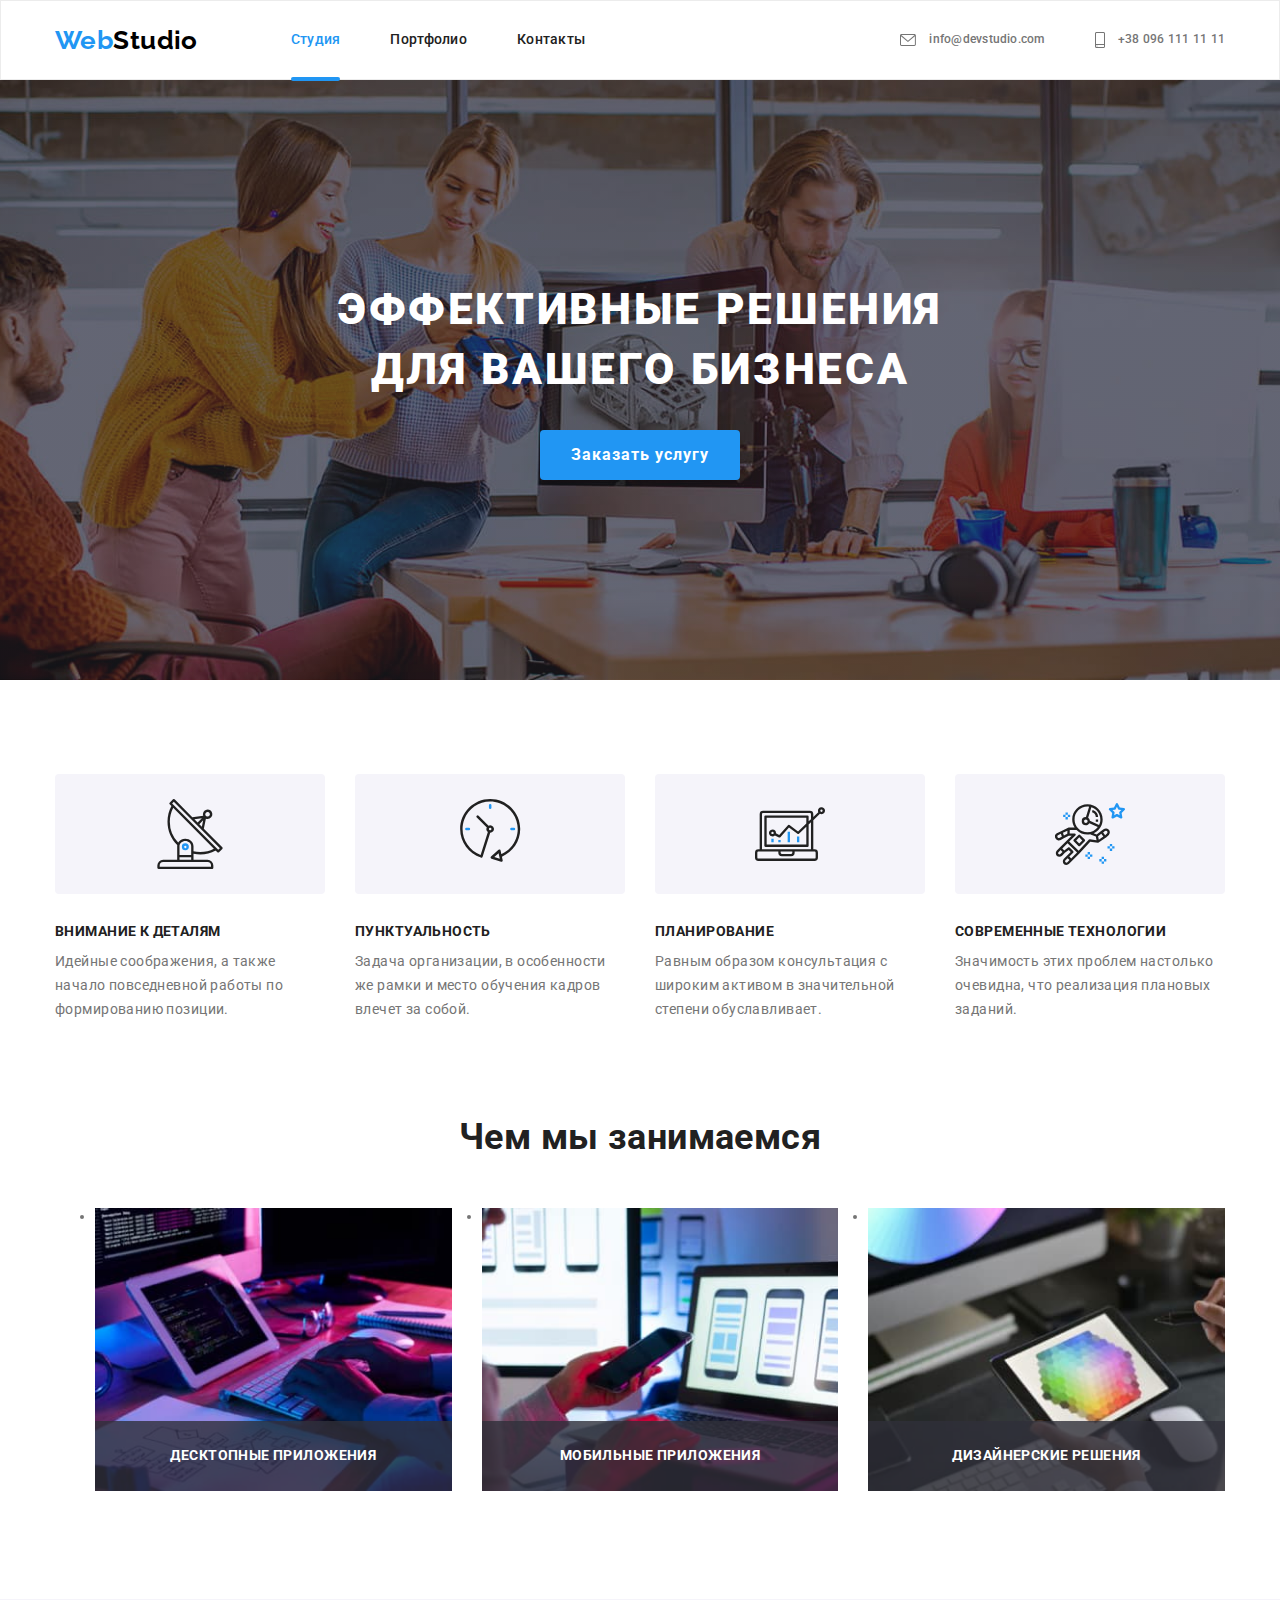
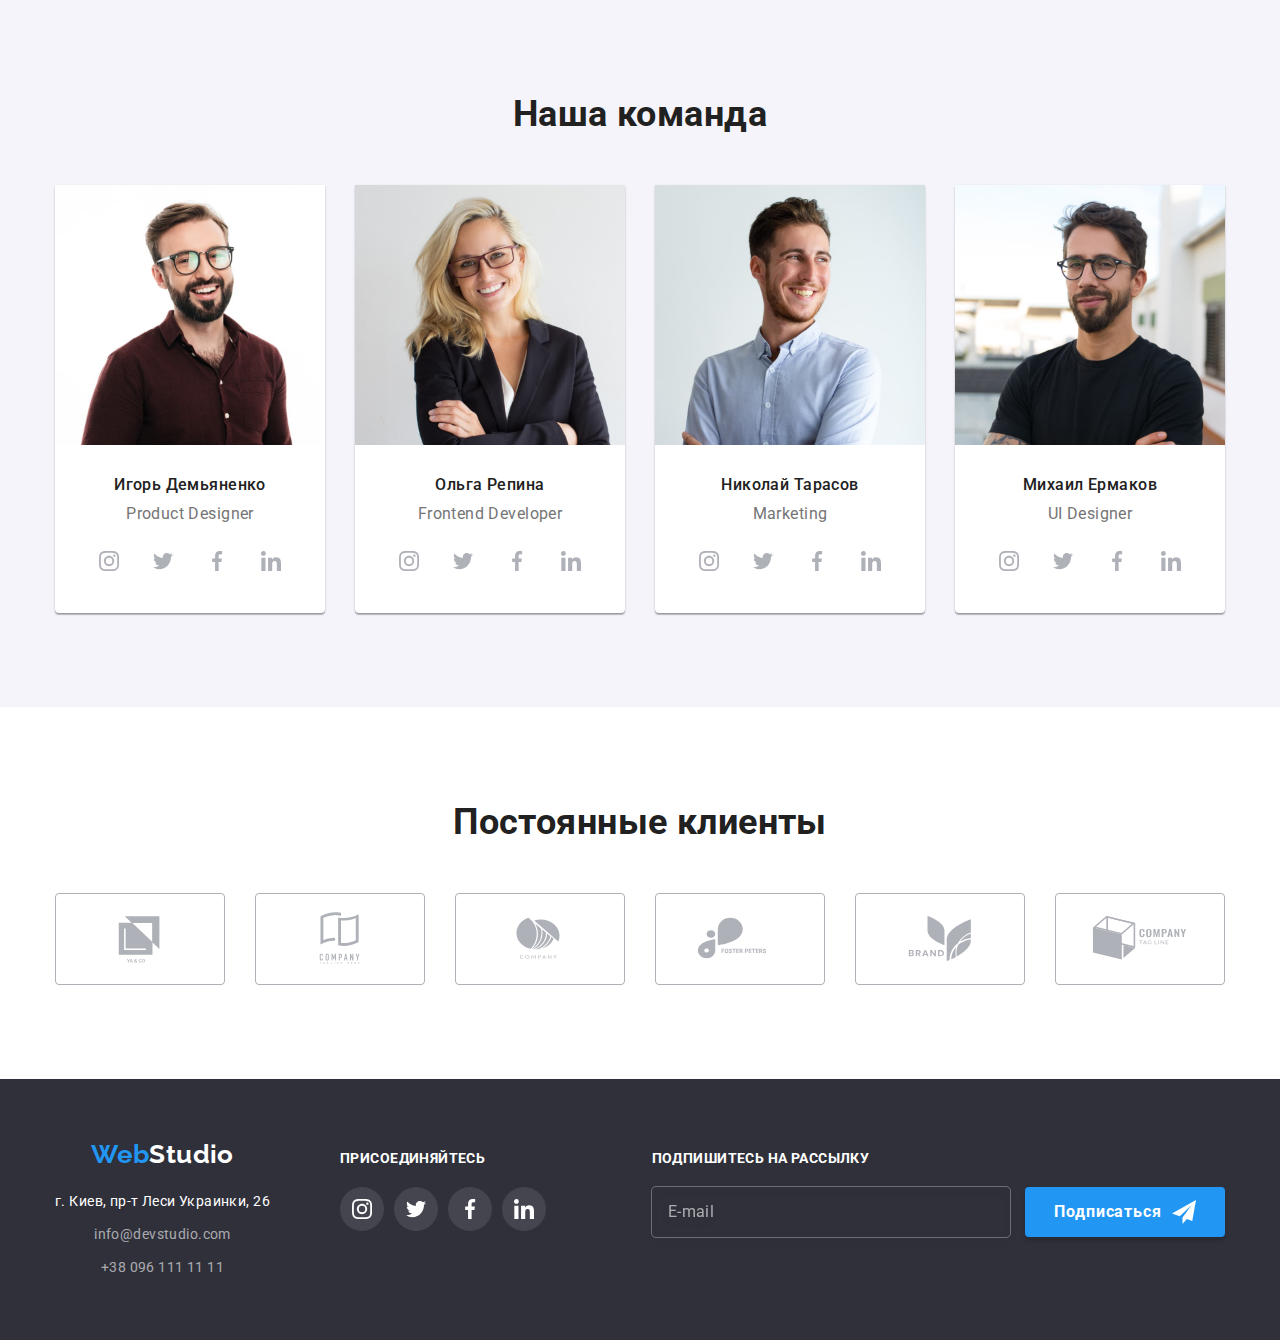
==== commit ae1facb0: "modal and menu added" ====
--- a/index.html
+++ b/index.html
@@ -19,47 +19,85 @@
   <!-- верхняя линия -->
   <header class="header">
     <div class="container header__container">
-      <nav class="header__nav">
-        <a class="logo header__logo" href="./index.html" lang="en">
-          <span class="logo__accent-word">Web</span>Studio</a>
-
-        <ul class="list site-nav">
-          <li class="site-nav__item">
-            <a class="link site-nav__link site-nav__link--current" href="./index.html">Студия</a>
-          </li>
-          <li class="site-nav__item">
-            <a class="link site-nav__link" href="./portfolio.html">Портфолио</a>
-          </li>
-          <li class="site-nav__item">
-            <a class="link site-nav__link" href="./contacts.html">Контакты</a>
-          </li>
-        </ul>
-      </nav>
-
-      <ul class="contacts list">
-        <li class="contacts__item">
-          <a class="link contacts__link" href="mailto:info@devstudio.com" lang="en">
-            <svg class="contacts__icon" width="16" height="12">
-              <use href="./images/icons/icons.svg#icon-envelope"></use>
-            </svg>
-            info@devstudio.com
-          </a>
-        </li>
-        <li class="contacts__item">
-          <a class="link contacts__link" href="tel:+380961111111">
-            <svg class="contacts__icon" width="10" height="16">
-              <use href="./images/icons/icons.svg#icon-smartphone"></use>
-            </svg>
-            +38 096 111 11 11</a>
-        </li>
-      </ul>
+      <a class="logo header__logo" href="./index.html" lang="en">
+        <span class="logo__accent-word">Web</span>Studio</a>
+      <div class="menu" id="mobile-menu" data-menu>
+        <nav class="header__nav">
+          <ul class="list site-nav">
+            <li class="site-nav__item">
+              <a class="link site-nav__link site-nav__link--current" href="./index.html">Студия</a>
+            </li>
+            <li class="site-nav__item">
+              <a class="link site-nav__link" href="./portfolio.html">Портфолио</a>
+            </li>
+            <li class="site-nav__item">
+              <a class="link site-nav__link" href="./contacts.html">Контакты</a>
+            </li>
+          </ul>
+        </nav>
+
+        <div class="menu__wrapper">
+          <ul class="contacts list">
+            <li class="contacts__item">
+              <a class="link contacts__link contacts__link--email" href="mailto:info@devstudio.com" lang="en">
+                <svg class="contacts__icon" width="16" height="12">
+                  <use href="./images/icons/icons.svg#icon-envelope"></use>
+                </svg>
+                info@devstudio.com
+              </a>
+            </li>
+            <li class="contacts__item">
+              <a class="link contacts__link contacts__link--phone" href="tel:+380961111111">
+                <svg class="contacts__icon" width="10" height="16">
+                  <use href="./images/icons/icons.svg#icon-smartphone"></use>
+                </svg>
+                +38 096 111 11 11</a>
+            </li>
+          </ul>
+
+          <ul class="list menu-socials">
+            <li class="menu-socials__item">
+              <a class="menu-socials__link link" href="https://www.instagram.com/" target="_blank"
+                rel="noreferrer noopener">
+                Instagram
+              </a>
+            </li>
+            <li class="menu-socials__item">
+              <a class="menu-socials__link link" href="https://twitter.com/" target="_blank" rel="noreferrer noopener">
+                Twitter
+              </a>
+            </li>
+            <li class="menu-socials__item">
+              <a class="menu-socials__link link" href="https://www.facebook.com/" target="_blank"
+                rel="noreferrer noopener">
+                Facebook
+              </a>
+            </li>
+            <li class="menu-socials__item">
+              <a class="menu-socials__link link" href="https://www.linkedin.com/" target="_blank"
+                rel="noreferrer noopener">
+                LinkedIn
+              </a>
+            </li>
+          </ul>
+        </div>
+      </div>
+
+      <!-- aria-expanded="false" - описывает, открыто ли меню
+        aria-controls="menu" - описывает, что контролирует эта кнопка -->
+      <button class="menu-btn" type="button" aria-expanded="false" aria-controls="menu" data-menu-button>
+        <svg class="menu-btn__icon" width="40px" height="40px" aria-label="переключатель мобильного меню">
+          <use class="menu-btn__icon--menu" href="./images/icons/icons.svg#icon-mobile-menu"></use>
+          <use class="menu-btn__icon--cross" href="./images/icons/icons.svg#icon-mobile-menu-close"></use>
+        </svg>
+      </button>
     </div>
   </header>
 
   <main>
     <!-- шапка -->
     <section class="hero">
-      <div class="hero__container">
+      <div class="container">
         <h1 class="hero__title">Эффективные решения <br> для вашего бизнеса</h1>
         <button class="button button__main" type="button" data-modal-open>Заказать услугу</button>
       </div>
@@ -123,10 +161,10 @@
     </section>
 
     <!-- Чем мы занимаемся  work-->
-    <section class="section section--no-paddingtop">
+    <section class="section section--no-paddingtop work">
       <div class="container">
         <h2 class="section__title">Чем мы занимаемся</h2>
-        <ul class="work list">
+        <ul class="work__list">
           <li class="work__item">
             <img class="image" src="./images/what-we-do/what_we_do_1.jpg" alt="печать текста" width="370" height="294">
             <h3 class="work__title">Десктопные приложения</h3>
@@ -358,61 +396,63 @@
 
   <footer class="footer">
     <div class="container footer__container">
-      <div class="address">
-        <a class="footer__logo logo" href="./index.html" lang="en">
-          <span class="logo__accent-word">Web</span>Studio</a>
-        <address>
-          <ul class="list">
-            <li class="address__item">
-              <a class="link address__link" href="https://www.google.com/maps" target="_blank">г.
-                Киев, пр-т Леси Украинки, 26</a>
-            </li>
-            <li class="address__item">
-              <a class="link address__link address__link--grey-color" href="mailto:info@devstudio.com"
-                lang="en">info@devstudio.com</a>
-            </li>
-            <li class="address__item">
-              <a class="link address__link address__link--grey-color" href="tel:+380961111111">+38 096 111 11 11</a>
+      <div class="footer__wrapper">
+        <div class="address">
+          <a class="footer__logo logo" href="./index.html" lang="en">
+            <span class="logo__accent-word">Web</span>Studio</a>
+          <address>
+            <ul class="list">
+              <li class="address__item">
+                <a class="link address__link" href="https://www.google.com/maps" target="_blank">г.
+                  Киев, пр-т Леси Украинки, 26</a>
+              </li>
+              <li class="address__item">
+                <a class="link address__link address__link--grey-color" href="mailto:info@devstudio.com"
+                  lang="en">info@devstudio.com</a>
+              </li>
+              <li class="address__item">
+                <a class="link address__link address__link--grey-color" href="tel:+380961111111">+38 096 111 11 11</a>
+              </li>
+            </ul>
+          </address>
+        </div>
+        <div class="footer__socials-container">
+          <p class="footer__title">присоединяйтесь</p>
+          <ul class="list socials">
+            <li class="socials__item">
+              <a class="socials__link footer__socials link" href="https://www.instagram.com/" target="_blank"
+                rel="noreferrer noopener" aria-label="Ссылка на Instagram">
+                <svg class="socials__icon" width="20px" height="20px">
+                  <use href="./images/icons/icons.svg#icon-instagram"></use>
+                </svg>
+              </a>
+            </li>
+            <li class="socials__item">
+              <a class="socials__link footer__socials link" href="https://twitter.com/" target="_blank"
+                rel="noreferrer noopener" aria-label="Ссылка на Twitter">
+                <svg class="socials__icon" width="20px" height="20px">
+                  <use href="./images/icons/icons.svg#icon-twitter"></use>
+                </svg>
+              </a>
+            </li>
+            <li class="socials__item">
+              <a class="socials__link footer__socials link" href="https://www.facebook.com/" target="_blank"
+                rel="noreferrer noopener" aria-label="Ссылка на Facebook">
+                <svg class="socials__icon" width="20px" height="20px">
+                  <use href="./images/icons/icons.svg#icon-facebook"></use>
+                </svg>
+              </a>
+            </li>
+            <li class="socials__item">
+              <a class=" socials__link footer__socials link" href="https://www.linkedin.com/" target="_blank"
+                rel="noreferrer noopener" aria-label="Ссылка на LinkedIn">
+                <svg class="socials__icon" width="20px" height="20px">
+                  <use href="./images/icons/icons.svg#icon-linkedin"></use>
+                </svg>
+              </a>
             </li>
           </ul>
-        </address>
-      </div>
-      <div class="footer__socials-container">
-        <p class="footer__title">присоединяйтесь</p>
-        <ul class="list socials">
-          <li class="socials__item">
-            <a class="socials__link footer__socials link" href="https://www.instagram.com/" target="_blank"
-              rel="noreferrer noopener" aria-label="Ссылка на Instagram">
-              <svg class="socials__icon" width="20px" height="20px">
-                <use href="./images/icons/icons.svg#icon-instagram"></use>
-              </svg>
-            </a>
-          </li>
-          <li class="socials__item">
-            <a class="socials__link footer__socials link" href="https://twitter.com/" target="_blank"
-              rel="noreferrer noopener" aria-label="Ссылка на Twitter">
-              <svg class="socials__icon" width="20px" height="20px">
-                <use href="./images/icons/icons.svg#icon-twitter"></use>
-              </svg>
-            </a>
-          </li>
-          <li class="socials__item">
-            <a class="socials__link footer__socials link" href="https://www.facebook.com/" target="_blank"
-              rel="noreferrer noopener" aria-label="Ссылка на Facebook">
-              <svg class="socials__icon" width="20px" height="20px">
-                <use href="./images/icons/icons.svg#icon-facebook"></use>
-              </svg>
-            </a>
-          </li>
-          <li class="socials__item">
-            <a class=" socials__link footer__socials link" href="https://www.linkedin.com/" target="_blank"
-              rel="noreferrer noopener" aria-label="Ссылка на LinkedIn">
-              <svg class="socials__icon" width="20px" height="20px">
-                <use href="./images/icons/icons.svg#icon-linkedin"></use>
-              </svg>
-            </a>
-          </li>
-        </ul>
+        </div>
       </div>
       <div class="distribution">
         <p class="footer__title">Подпишитесь на рассылку</p>
@@ -440,8 +480,8 @@
       </button>
 
       <!-- form  action="javascript:void(0); -->
+      <strong class="modal__title"> Оставьте свои данные, мы вам перезвоним</strong>
       <form class="form" name="order_form">
-        <strong class="form__title"> Оставьте свои данные, мы вам перезвоним</strong>
         <label class="form__label">
           <span class="form__text">Имя</span>
           <span class="form__wrapper">
@@ -489,8 +529,9 @@
               <use href="./images/icons/icons.svg#icon-check"></use>
             </svg>
           </span>
-          <span class="conditions__text">Соглашаюсь с рассылкой и принимаю</span>
-          <a class="conditions__link" href="">Условия договора</a>
+          <span class="conditions__text">Соглашаюсь с рассылкой и принимаю
+            <a class="conditions__link" href="">Условия договора</a></span>
+
         </label>
         <button type="submit" class="button button__main modal__button">Отправить</button>
       </form>
@@ -499,16 +540,17 @@
 
   <!-- JS скрипт для автоматич. высчитывания body padding-top - от фиксированного хедера, 
     чтобы под него не заходил контент-->
-  <script>
+  <!-- <script>
     const { height: pageHeaderHeight } = document
       .querySelector(".header")
       .getBoundingClientRect();
 
     document.body.style.paddingTop = `${pageHeaderHeight}px`;
-  </script>
+  </script> -->
 
   <!-- JS скрипт для модального окна -->
   <script src="./js/modal.js"></script>
+  <script src="./js/mobile-menu.js"></script>
 
 </body>
 
--- a/css/main.min.css
+++ b/css/main.min.css
@@ -3,5 +3,5 @@
  Consolas,  'Liberation Mono',  Menlo,- monospace;font-size:1em}small{font-size:80%}sub,sup{font-size:75%;line-height:0;position:relative;vertical-align:baseline}sub{bottom:-0.25em}sup{top:-0.5em}table{text-indent:0;border-color:inherit}button,input,optgroup,select,textarea{font-family:inherit;font-size:100%;line-height:1.15;margin:0}button,select{text-transform:none}button,[type='button'],[type='reset'],[type='submit']{-webkit-appearance:button}::-moz-focus-inner{border-style:none;padding:0}:-moz-focusring{outline:1px dotted ButtonText}:-moz-ui-invalid{box-shadow:none}legend{padding:0}progress{vertical-align:baseline}::-webkit-inner-spin-button,::-webkit-outer-spin-button{height:auto}[type='search']{-webkit-appearance:textfield;outline-offset:-2px}::-webkit-search-decoration{-webkit-appearance:none}::-webkit-file-upload-button{-webkit-appearance:button;font:inherit}summary{display:list-item}.features,.work,.employee,.socials,.clients,.project,.footer__container{display:-webkit-box;display:-ms-flexbox;display:flex;-ms-flex-wrap:wrap;flex-wrap:wrap}.container{margin:0 auto;padding-left:15px;padding-right:15px;width:1200px}body{color:#757575;background-color:#fff;font-family:Roboto,sans-serif;font-size:14px;letter-spacing:0.03em}h1,h2,h3,h4,h5,h6,p{margin:0}.list{padding:0;margin:0;list-style:none}.link{text-decoration:none;font-style:normal;color:currentColor}.image{display:block;max-width:100%;height:auto}.visually-hidden{position:absolute;width:1px;height:1px;margin:-1px;border:0;padding:0;white-space:nowrap;-webkit-clip-path:inset(100%);clip-path:inset(100%);clip:rect(0 0 0 0);overflow:hidden}.button{display:inline-block;border-radius:4px;border:0;padding:6px 22px;color:#212121;background-color:#F5F4FA;font-family:inherit;font-weight:500;font-size:16px;line-height:1.62;cursor:pointer;-webkit-transition:background-color 250ms cubic-bezier(0.4, 0, 0.2, 1),color 250ms cubic-bezier(0.4, 0, 0.2, 1),-webkit-box-shadow 250ms cubic-bezier(0.4, 0, 0.2, 1);transition:background-color 250ms cubic-bezier(0.4, 0, 0.2, 1),color 250ms cubic-bezier(0.4, 0, 0.2, 1),-webkit-box-shadow 250ms cubic-bezier(0.4, 0, 0.2, 1);transition:background-color 250ms cubic-bezier(0.4, 0, 0.2, 1),color 250ms cubic-bezier(0.4, 0, 0.2, 1),box-shadow 250ms cubic-bezier(0.4, 0, 0.2, 1);transition:background-color 250ms cubic-bezier(0.4, 0, 0.2, 1),color 250ms cubic-bezier(0.4, 0, 0.2, 1),box-shadow 250ms cubic-bezier(0.4, 0, 0.2, 1),-webkit-box-shadow 250ms cubic-bezier(0.4, 0, 0.2, 1)}.button:hover,.button:focus,.button--active{background-color:#2196F3;color:#fff;-webkit-box-shadow:0px 3px 1px rgba(0,0,0,0.1),0px 1px 2px rgba(0,0,0,0.08),0px 2px 2px rgba(0,0,0,0.12);box-shadow:0px 3px 1px rgba(0,0,0,0.1),0px 1px 2px rgba(0,0,0,0.08),0px 2px 2px rgba(0,0,0,0.12)}.button__main{padding-top:10px;padding-bottom:10px;min-width:200px;background-color:#2196F3;color:#fff;font-weight:700;line-height:1.88;letter-spacing:0.06em;-webkit-box-shadow:0px 4px 4px rgba(0,0,0,0.15);box-shadow:0px 4px 4px rgba(0,0,0,0.15);-webkit-transition:background-color 250ms cubic-bezier(0.4, 0, 0.2, 1);transition:background-color 250ms cubic-bezier(0.4, 0, 0.2, 1)}.button__main:hover,.button__main:focus{background-color:#188CE8}.button__main--with-icon{display:-webkit-inline-box;display:-ms-inline-flexbox;display:inline-flex;-webkit-box-pack:center;-ms-flex-pack:center;justify-content:center;-webkit-box-align:center;-ms-flex-align:center;align-items:center}.button__icon{margin-left:10px}.modal__button{display:block;margin:0 auto}.logo{display:block;text-decoration:none;font-family:Raleway,sans-serif;font-weight:700;font-size:26px;line-height:1.19;color:#000;-webkit-transition:color 250ms cubic-bezier(0.4, 0, 0.2, 1);transition:color 250ms cubic-bezier(0.4, 0, 0.2, 1)}.logo:hover,.logo:focus{color:#2196F3}.header__logo{margin-right:93px;padding-top:24px;padding-bottom:25px}.footer__logo{margin-bottom:20px;color:currentColor}.logo__accent-word{color:#2196F3}.header{position:fixed;top:0;left:0;width:100%;min-height:80px;z-index:1;background-color:#fff;border:1px solid #ECECEC}.header__container,.header__nav{display:-webkit-box;display:-ms-flexbox;display:flex;-webkit-box-align:center;-ms-flex-align:center;align-items:center}.site-nav{display:-webkit-box;display:-ms-flexbox;display:flex}.site-nav__item{position:relative}.site-nav__item:not(:last-child){margin-right:50px}.site-nav__link{display:block;padding-top:32px;padding-bottom:32px;font-weight:500;line-height:1.14;letter-spacing:0.02em;-webkit-transition:color 250ms cubic-bezier(0.4, 0, 0.2, 1);transition:color 250ms cubic-bezier(0.4, 0, 0.2, 1);color:#212121}.site-nav__link:hover,.site-nav__link:focus,.site-nav__link--current{color:#2196F3}.site-nav__link::after{position:absolute;bottom:0;left:0;content:"";display:block;-webkit-transform:translateY(1px);transform:translateY(1px);width:100%;height:4px;border-radius:2px;background-color:#2196F3;opacity:0}.site-nav__link--current::after{opacity:1}.contacts{display:-webkit-box;display:-ms-flexbox;display:flex;margin-left:auto}.contacts__item:not(:last-child){margin-right:50px}.contacts__link{display:block;padding-top:32px;padding-bottom:32px;font-weight:500;line-height:1.14;letter-spacing:0.02em;-webkit-transition:color 250ms cubic-bezier(0.4, 0, 0.2, 1);transition:color 250ms cubic-bezier(0.4, 0, 0.2, 1)}.contacts__link:hover,.contacts__link:focus{color:#2196F3}.contacts__icon{margin-right:10px;fill:currentColor;vertical-align:middle}.hero{max-width:1600px;padding-top:200px;padding-bottom:200px;margin:0 auto;background-color:#C4C4C4;background-image:-webkit-gradient(linear, left top, right top, from(rgba(47,48,58,0.4)), to(rgba(47,48,58,0.4))),url(../images/bg-img.jpg);background-image:linear-gradient(to right, rgba(47,48,58,0.4), rgba(47,48,58,0.4)),url(../images/bg-img.jpg);background-size:cover;background-repeat:no-repeat;background-position:center;text-align:center}.hero__container{width:1200px;margin:0 auto;padding-left:15px;padding-right:15px}.hero__title{margin-bottom:30px;color:#fff;font-weight:900;font-size:44px;line-height:1.36;letter-spacing:0.06em;text-transform:uppercase}.section{padding-top:94px;padding-bottom:94px}.section--grey-background{background-color:#F5F4FA}.section--no-paddingtop{padding-top:0}.section__title{margin-bottom:50px;color:#212121;font-size:36px;line-height:1.17;text-align:center}.features__item{margin-right:30px;-ms-flex-preferred-size:calc((100% - 90px) / 4);flex-basis:calc((100% - 90px) / 4)}.features__item:nth-child(4n){margin-right:0}.features__container{display:-webkit-box;display:-ms-flexbox;display:flex;-webkit-box-pack:center;-ms-flex-pack:center;justify-content:center;-webkit-box-align:center;-ms-flex-align:center;align-items:center;width:100%;height:100%;background-color:#F5F4FA;border-radius:4px;-webkit-transform:rotateY(0);transform:rotateY(0);-webkit-transition:-webkit-transform 500ms cubic-bezier(0.4, 0, 0.2, 1);transition:-webkit-transform 500ms cubic-bezier(0.4, 0, 0.2, 1);transition:transform 500ms cubic-bezier(0.4, 0, 0.2, 1);transition:transform 500ms cubic-bezier(0.4, 0, 0.2, 1), -webkit-transform 500ms cubic-bezier(0.4, 0, 0.2, 1)}.features__scene{margin-bottom:30px;width:270px;height:120px}.features__scene:hover .features__container{-webkit-transform:rotateY(180deg);transform:rotateY(180deg)}.features__title{margin-bottom:10px;color:#212121;font-size:14px;line-height:1.14;text-transform:uppercase}.features__text{line-height:1.71}.work__item{position:relative;margin-right:30px;-ms-flex-preferred-size:calc((100% - 60px) / 3);flex-basis:calc((100% - 60px) / 3)}.work__item:nth-child(3n){margin-right:0}.work__title{position:absolute;bottom:0;left:0;display:-webkit-box;display:-ms-flexbox;display:flex;-webkit-box-pack:center;-ms-flex-pack:center;justify-content:center;width:100%;padding-top:27px;padding-bottom:27px;color:#fff;font-size:14px;line-height:1.14;letter-spacing:0.03em;text-transform:uppercase;background-color:rgba(47,48,58,0.8)}.employee__card{padding-bottom:30px;text-align:center;border-radius:0px 0px 4px 4px;margin-right:30px;-ms-flex-preferred-size:calc((100% - 90px) / 4);flex-basis:calc((100% - 90px) / 4);background-color:#fff;-webkit-box-shadow:0px 1px 3px rgba(0,0,0,0.12),0px 1px 1px rgba(0,0,0,0.14),0px 2px 1px rgba(0,0,0,0.2);box-shadow:0px 1px 3px rgba(0,0,0,0.12),0px 1px 1px rgba(0,0,0,0.14),0px 2px 1px rgba(0,0,0,0.2)}.employee__card:nth-child(4n){margin-right:0}.employee__img{margin-bottom:30px}.employee__title,.employee__text{font-size:16px;line-height:1.19}.employee__title{margin-bottom:10px;color:#212121;font-weight:500}.employee__text{margin-bottom:16px}.socials{-webkit-box-pack:center;-ms-flex-pack:center;justify-content:center}.socials__item:not(:last-child){margin-right:10px}.socials__link{display:-webkit-box;display:-ms-flexbox;display:flex;-webkit-box-pack:center;-ms-flex-pack:center;justify-content:center;-webkit-box-align:center;-ms-flex-align:center;align-items:center;width:44px;height:44px;border-radius:50%;color:#afb1b8;-webkit-transition:background-color 250ms cubic-bezier(0.4, 0, 0.2, 1),color 250ms cubic-bezier(0.4, 0, 0.2, 1);transition:background-color 250ms cubic-bezier(0.4, 0, 0.2, 1),color 250ms cubic-bezier(0.4, 0, 0.2, 1)}.socials__link:hover,.socials__link:focus{background-color:#2196F3;color:#fff}.socials__icon{fill:currentColor}.footer__socials{color:#fff;background-color:rgba(255,255,255,0.1);-webkit-transition:background-color 250ms cubic-bezier(0.4, 0, 0.2, 1);transition:background-color 250ms cubic-bezier(0.4, 0, 0.2, 1)}.clients__card{-webkit-transform:scale(1);transform:scale(1);-webkit-transition:-webkit-transform 250ms cubic-bezier(0.4, 0, 0.2, 1);transition:-webkit-transform 250ms cubic-bezier(0.4, 0, 0.2, 1);transition:transform 250ms cubic-bezier(0.4, 0, 0.2, 1);transition:transform 250ms cubic-bezier(0.4, 0, 0.2, 1), -webkit-transform 250ms cubic-bezier(0.4, 0, 0.2, 1)}.clients__card:not(:last-child){margin-right:30px}.clients__card:hover{-webkit-transform:scale(1.2);transform:scale(1.2)}.clients__link{display:-webkit-box;display:-ms-flexbox;display:flex;-webkit-box-pack:center;-ms-flex-pack:center;justify-content:center;-webkit-box-align:center;-ms-flex-align:center;align-items:center;width:170px;height:92px;color:#afb1b8;border:1px solid #afb1b8;border-radius:4px;-webkit-transition:color 250ms cubic-bezier(0.4, 0, 0.2, 1),border-color 250ms cubic-bezier(0.4, 0, 0.2, 1);transition:color 250ms cubic-bezier(0.4, 0, 0.2, 1),border-color 250ms cubic-bezier(0.4, 0, 0.2, 1)}.clients__link:hover,.clients__link:focus{border-color:#2196F3;color:#2196F3}.clients__icon{fill:currentColor}.filter{display:-webkit-box;display:-ms-flexbox;display:flex;-webkit-box-pack:center;-ms-flex-pack:center;justify-content:center;margin-bottom:50px}.filter__item:not(:last-child){margin-right:8px}.project{margin-left:-30px;margin-top:-30px}.project__card{margin-left:30px;margin-top:30px;-ms-flex-preferred-size:calc((100% - 90px) / 3);flex-basis:calc((100% - 90px) / 3)}.project__link{display:inline-block;-webkit-box-shadow:none;box-shadow:none;-webkit-transition:-webkit-box-shadow 250ms cubic-bezier(0.4, 0, 0.2, 1);transition:-webkit-box-shadow 250ms cubic-bezier(0.4, 0, 0.2, 1);transition:box-shadow 250ms cubic-bezier(0.4, 0, 0.2, 1);transition:box-shadow 250ms cubic-bezier(0.4, 0, 0.2, 1), -webkit-box-shadow 250ms cubic-bezier(0.4, 0, 0.2, 1)}.project__link:hover,.project__link:focus{-webkit-box-shadow:0px 1px 1px rgba(0,0,0,0.12),0px 4px 4px rgba(0,0,0,0.06),1px 4px 6px rgba(0,0,0,0.16);box-shadow:0px 1px 1px rgba(0,0,0,0.12),0px 4px 4px rgba(0,0,0,0.06),1px 4px 6px rgba(0,0,0,0.16)}.project__image-thumb{position:relative;overflow:hidden}.project__overlay{position:absolute;padding:63px 24px;bottom:0;left:0;width:100%;background-color:rgba(33,150,243,0.9);-webkit-transform:translateY(101%);transform:translateY(101%);-webkit-transition:-webkit-transform 250ms cubic-bezier(0.4, 0, 0.2, 1);transition:-webkit-transform 250ms cubic-bezier(0.4, 0, 0.2, 1);transition:transform 250ms cubic-bezier(0.4, 0, 0.2, 1);transition:transform 250ms cubic-bezier(0.4, 0, 0.2, 1), -webkit-transform 250ms cubic-bezier(0.4, 0, 0.2, 1)}.project__overlay-text{font-size:18px;line-height:1.56;letter-spacing:0.03em;color:#fff}.project__link:hover .project__overlay,.project__link:focus .project__overlay{-webkit-transform:translateY(0);transform:translateY(0)}.project__text-wrapper{padding:20px 24px;border-bottom:1px solid #eee;border-left:1px solid #eee;border-right:1px solid #eee}.project__title{color:#212121;font-size:18px;line-height:2;letter-spacing:0.06em}.project__text{font-size:16px;line-height:1.88}.footer{padding-top:60px;padding-bottom:60px;background-color:#2F303A;color:#fff}.footer__container{-webkit-box-align:baseline;-ms-flex-align:baseline;align-items:baseline}.footer__title{display:inline-block;margin-bottom:20px;font-weight:700;font-size:inherit;line-height:1.14;text-transform:uppercase}.address{margin-right:70px}.address__item:not(:last-child){margin-bottom:9px}.address__link{line-height:1.71;color:#fff;-webkit-transition:color 250ms cubic-bezier(0.4, 0, 0.2, 1);transition:color 250ms cubic-bezier(0.4, 0, 0.2, 1)}.address__link:hover,.address__link:focus{color:#2196F3}.address__link--grey-color{color:rgba(255,255,255,0.6)}.distribution{margin-left:auto}.distribution__input{padding:15px 16px;width:358px;margin-right:12px;background-color:transparent;border-radius:4px;border:transparent;outline:1px solid rgba(255,255,255,0.3);-webkit-filter:drop-shadow(0px 4px 4px rgba(0,0,0,0.15));filter:drop-shadow(0px 4px 4px rgba(0,0,0,0.15));font-size:16px;line-height:1.25;letter-spacing:0.03em;color:#fff;-webkit-transition:outline 250ms cubic-bezier(0.4, 0, 0.2, 1);transition:outline 250ms cubic-bezier(0.4, 0, 0.2, 1)}.distribution__input::-webkit-input-placeholder{font-size:16px;line-height:1.25;letter-spacing:0.03em;color:rgba(255,255,255,0.6)}.distribution__input:-ms-input-placeholder{font-size:16px;line-height:1.25;letter-spacing:0.03em;color:rgba(255,255,255,0.6)}.distribution__input::-ms-input-placeholder{font-size:16px;line-height:1.25;letter-spacing:0.03em;color:rgba(255,255,255,0.6)}.distribution__input::placeholder{font-size:16px;line-height:1.25;letter-spacing:0.03em;color:rgba(255,255,255,0.6)}.distribution__input:focus{outline:1px solid #2196F3}.page-contact__title{margin-top:100px;margin-bottom:100px;color:#2196F3}.backdrop{position:fixed;top:0;left:0;width:100%;height:100%;z-index:2;background-color:rgba(0,0,0,0.2);visibility:visible;opacity:1;-webkit-transition:opacity 250ms cubic-bezier(0.4, 0, 0.2, 1),visibility 250ms cubic-bezier(0.4, 0, 0.2, 1);transition:opacity 250ms cubic-bezier(0.4, 0, 0.2, 1),visibility 250ms cubic-bezier(0.4, 0, 0.2, 1)}.backdrop--is-hidden{opacity:0;pointer-events:none;visibility:hidden}.backdrop--is-hidden .modal{-webkit-transform:translate(-50%, -50%) scale(0.3);transform:translate(-50%, -50%) scale(0.3)}.modal{position:absolute;top:50%;left:50%;-webkit-transform:translate(-50%, -50%) scale(1);transform:translate(-50%, -50%) scale(1);padding:40px;width:528px;background-color:#fff;-webkit-transition:-webkit-transform 250ms cubic-bezier(0.4, 0, 0.2, 1);transition:-webkit-transform 250ms cubic-bezier(0.4, 0, 0.2, 1);transition:transform 250ms cubic-bezier(0.4, 0, 0.2, 1);transition:transform 250ms cubic-bezier(0.4, 0, 0.2, 1), -webkit-transform 250ms cubic-bezier(0.4, 0, 0.2, 1)}.btn-close{position:absolute;top:0;right:0;-webkit-transform:translate(-8px, 8px);transform:translate(-8px, 8px);padding:0;margin:0;width:30px;height:30px;border-radius:50%;border:1px solid rgba(0,0,0,0.1);font-size:0;display:inline-block;background-color:transparent;cursor:pointer;color:#000;-webkit-transition:color 250ms cubic-bezier(0.4, 0, 0.2, 1);transition:color 250ms cubic-bezier(0.4, 0, 0.2, 1)}.btn-close:hover,.btn-close:focus{color:#2196F3}.btn-close__icon{fill:currentColor}.form__title{display:inline-block;margin-bottom:12px;font-size:20px;line-height:1.15;text-align:center;letter-spacing:0.03em;color:#212121}.form__label{margin-bottom:10px;display:-webkit-box;display:-ms-flexbox;display:flex;-webkit-box-orient:vertical;-webkit-box-direction:normal;-ms-flex-direction:column;flex-direction:column;font-size:12px;line-height:1.16;letter-spacing:0.01em}.form__label--margin{margin-bottom:20px}.form__text{margin-bottom:4px}.form__input{width:100%;padding-top:12px;padding-bottom:12px;padding-left:42px;padding-right:12px;outline:transparent;border:1px solid rgba(33,33,33,0.2);border-radius:4px;-webkit-transition:border-color 250ms cubic-bezier(0.4, 0, 0.2, 1);transition:border-color 250ms cubic-bezier(0.4, 0, 0.2, 1)}.form__input:focus{border-color:#2196F3}.form__input::-webkit-input-placeholder{color:rgba(117,117,117,0.5)}.form__input:-ms-input-placeholder{color:rgba(117,117,117,0.5)}.form__input::-ms-input-placeholder{color:rgba(117,117,117,0.5)}.form__input::placeholder{color:rgba(117,117,117,0.5)}.form__input--padding{padding-left:16px;padding-right:16px;resize:none}.form__wrapper{position:relative}.form__icon{position:absolute;top:50%;left:12px;fill:#212121;-webkit-transition:fill 250ms cubic-bezier(0.4, 0, 0.2, 1);transition:fill 250ms cubic-bezier(0.4, 0, 0.2, 1);-webkit-transform:translateY(-50%);transform:translateY(-50%)}.form__input:focus+.form__icon{fill:#2196F3}.form__assistance-message{position:absolute;bottom:0;right:0;-webkit-transform:translateY(100%);transform:translateY(100%);font-size:10px;color:rgba(47,48,58,0.8);opacity:0}.form__input:focus ~ .form__assistance-message{opacity:1}.conditions{display:-webkit-box;display:-ms-flexbox;display:flex;-webkit-box-pack:center;-ms-flex-pack:center;justify-content:center;-webkit-box-align:center;-ms-flex-align:center;align-items:center;margin-bottom:30px;font-size:14px;line-height:2;letter-spacing:0.03em}.conditions__checkbox{position:absolute;width:1px;height:1px;margin:-1px;border:0;padding:0;white-space:nowrap;-webkit-clip-path:inset(100%);clip-path:inset(100%);clip:rect(0 0 0 0);overflow:hidden}.conditions__icon-thumb{display:-webkit-box;display:-ms-flexbox;display:flex;-webkit-box-pack:center;-ms-flex-pack:center;justify-content:center;-webkit-box-align:center;-ms-flex-align:center;align-items:center;margin-right:7px;-webkit-transform:translateY(-2px);transform:translateY(-2px);width:16px;height:15px;font-size:0;border-radius:2px;border:2px solid #212121;background-color:#fff;-webkit-transition:border-color 250ms cubic-bezier(0.4, 0, 0.2, 1),background-color 250ms cubic-bezier(0.4, 0, 0.2, 1);transition:border-color 250ms cubic-bezier(0.4, 0, 0.2, 1),background-color 250ms cubic-bezier(0.4, 0, 0.2, 1)}.conditions__checkbox:focus ~ .conditions__icon-thumb{outline:2px solid #188CE8}.conditions__checkbox:checked ~ .conditions__icon-thumb{border-color:#2196F3;background-color:#2196F3}.conditions__checkbox:focus:checked ~ .conditions__icon-thumb{background-color:#2196F3;outline:2px solid #188CE8}.conditions__text{padding-right:5px}.conditions__link{color:#2196F3;-webkit-text-decoration-line:underline;text-decoration-line:underline;border-radius:2px}.conditions__link:focus{outline:2px solid #188CE8}
+ monospace;font-size:1em}small{font-size:80%}sub,sup{font-size:75%;line-height:0;position:relative;vertical-align:baseline}sub{bottom:-0.25em}sup{top:-0.5em}table{text-indent:0;border-color:inherit}button,input,optgroup,select,textarea{font-family:inherit;font-size:100%;line-height:1.15;margin:0}button,select{text-transform:none}button,[type='button'],[type='reset'],[type='submit']{-webkit-appearance:button}::-moz-focus-inner{border-style:none;padding:0}:-moz-focusring{outline:1px dotted ButtonText}:-moz-ui-invalid{box-shadow:none}legend{padding:0}progress{vertical-align:baseline}::-webkit-inner-spin-button,::-webkit-outer-spin-button{height:auto}[type='search']{-webkit-appearance:textfield;outline-offset:-2px}::-webkit-search-decoration{-webkit-appearance:none}::-webkit-file-upload-button{-webkit-appearance:button;font:inherit}summary{display:list-item}.work__list,.socials,.clients,.project{display:-webkit-box;display:-ms-flexbox;display:flex;-ms-flex-wrap:wrap;flex-wrap:wrap}.container{margin:0 auto;padding-left:15px;padding-right:15px}@media screen and (max-width: 479px){.container{width:100%}}@media screen and (min-width: 480px){.container{max-width:480px}}@media screen and (min-width: 768px){.container{max-width:768px}}@media screen and (min-width: 1200px){.container{max-width:1200px}}body{color:#757575;background-color:#fff;font-family:Roboto,sans-serif;font-size:14px;letter-spacing:0.03em}@media screen and (min-width: 768px){body{padding-top:80px}}body.modal-open{overflow:hidden}h1,h2,h3,h4,h5,h6,p{margin:0}.list{padding:0;margin:0;list-style:none}.link{text-decoration:none;font-style:normal;color:currentColor}.image{display:block;max-width:100%;height:auto}.visually-hidden{position:absolute;width:1px;height:1px;margin:-1px;border:0;padding:0;white-space:nowrap;-webkit-clip-path:inset(100%);clip-path:inset(100%);clip:rect(0 0 0 0);overflow:hidden}.button{display:inline-block;border-radius:4px;border:0;padding:6px 22px;color:#212121;background-color:#F5F4FA;font-family:inherit;font-weight:500;font-size:16px;line-height:1.62;cursor:pointer;-webkit-transition:background-color 250ms cubic-bezier(0.4, 0, 0.2, 1),color 250ms cubic-bezier(0.4, 0, 0.2, 1),-webkit-box-shadow 250ms cubic-bezier(0.4, 0, 0.2, 1);transition:background-color 250ms cubic-bezier(0.4, 0, 0.2, 1),color 250ms cubic-bezier(0.4, 0, 0.2, 1),-webkit-box-shadow 250ms cubic-bezier(0.4, 0, 0.2, 1);transition:background-color 250ms cubic-bezier(0.4, 0, 0.2, 1),color 250ms cubic-bezier(0.4, 0, 0.2, 1),box-shadow 250ms cubic-bezier(0.4, 0, 0.2, 1);transition:background-color 250ms cubic-bezier(0.4, 0, 0.2, 1),color 250ms cubic-bezier(0.4, 0, 0.2, 1),box-shadow 250ms cubic-bezier(0.4, 0, 0.2, 1),-webkit-box-shadow 250ms cubic-bezier(0.4, 0, 0.2, 1)}.button:hover,.button:focus,.button--active{background-color:#2196F3;color:#fff;-webkit-box-shadow:0px 3px 1px rgba(0,0,0,0.1),0px 1px 2px rgba(0,0,0,0.08),0px 2px 2px rgba(0,0,0,0.12);box-shadow:0px 3px 1px rgba(0,0,0,0.1),0px 1px 2px rgba(0,0,0,0.08),0px 2px 2px rgba(0,0,0,0.12)}.button__main{padding-top:10px;padding-bottom:10px;min-width:200px;background-color:#2196F3;color:#fff;font-weight:700;line-height:1.88;letter-spacing:0.06em;-webkit-box-shadow:0px 4px 4px rgba(0,0,0,0.15);box-shadow:0px 4px 4px rgba(0,0,0,0.15);-webkit-transition:background-color 250ms cubic-bezier(0.4, 0, 0.2, 1);transition:background-color 250ms cubic-bezier(0.4, 0, 0.2, 1)}.button__main:hover,.button__main:focus{background-color:#188CE8}.button__main--with-icon{display:-webkit-inline-box;display:-ms-inline-flexbox;display:inline-flex;-webkit-box-pack:center;-ms-flex-pack:center;justify-content:center;-webkit-box-align:center;-ms-flex-align:center;align-items:center}.button__icon{margin-left:10px}.modal__button{display:block;margin:0 auto}.logo{display:block;text-decoration:none;font-family:Raleway,sans-serif;font-weight:700;font-size:24px;line-height:1.17;color:#000;-webkit-transition:color 250ms cubic-bezier(0.4, 0, 0.2, 1);transition:color 250ms cubic-bezier(0.4, 0, 0.2, 1)}.logo:hover,.logo:focus{color:#2196F3}@media screen and (min-width: 1200px){.logo{font-size:26px;line-height:1.19}}.header__logo{padding-top:16px;padding-bottom:16px}@media screen and (min-width: 768px){.header__logo{margin-right:88px;padding-top:26px;padding-bottom:26px}}@media screen and (min-width: 1200px){.header__logo{margin-right:93px;padding-top:23px;padding-bottom:23px}}.footer__logo{margin-bottom:20px;color:currentColor}.logo__accent-word{color:#2196F3}.header{position:relative}@media screen and (min-width: 768px){.header{position:fixed;top:0;left:0;width:100%;min-height:80px;z-index:1;background-color:#fff;border:1px solid #ECECEC}}@media screen and (min-width: 768px){.header__container{display:-webkit-box;display:-ms-flexbox;display:flex;-webkit-box-align:center;-ms-flex-align:center;align-items:center}}@media screen and (min-width: 768px){.site-nav{display:-webkit-box;display:-ms-flexbox;display:flex}}@media screen and (max-width: 767px){.site-nav__item:not(:last-child){margin-bottom:32px}}@media screen and (min-width: 768px){.site-nav__item{position:relative}.site-nav__item:not(:last-child){margin-right:50px}}.site-nav__link{font-weight:500;font-size:40px;line-height:1.18;text-align:center;letter-spacing:0.02em;-webkit-transition:color 250ms cubic-bezier(0.4, 0, 0.2, 1);transition:color 250ms cubic-bezier(0.4, 0, 0.2, 1);color:#212121}.site-nav__link:hover,.site-nav__link:focus,.site-nav__link--current{color:#2196F3}@media screen and (min-width: 768px){.site-nav__link{display:block;padding-top:31px;padding-bottom:31px;font-size:14px;line-height:1.33px}.site-nav__link::after{position:absolute;bottom:0;left:0;content:"";display:block;-webkit-transform:translateY(9px);transform:translateY(9px);width:100%;height:4px;border-radius:2px;background-color:#2196F3;opacity:0}.site-nav__link--current::after{opacity:1}}@media screen and (max-width: 767px){.contacts{display:-webkit-box;display:-ms-flexbox;display:flex;-webkit-box-orient:vertical;-webkit-box-direction:reverse;-ms-flex-direction:column-reverse;flex-direction:column-reverse;margin-bottom:64px}}@media screen and (min-width: 1200px){.contacts{display:-webkit-box;display:-ms-flexbox;display:flex;-webkit-box-align:center;-ms-flex-align:center;align-items:center}}@media screen and (max-width: 767px){.contacts__item:last-child{margin-bottom:32px}}@media screen and (min-width: 768px) and (max-width: 1199px){.contacts__item:not(:last-child){margin-bottom:10px}}@media screen and (min-width: 1200px){.contacts__item:not(:last-child){margin-right:50px}}.contacts__link{font-size:34px;font-weight:500;line-height:1.18;letter-spacing:0.02em;-webkit-transition:color 250ms cubic-bezier(0.4, 0, 0.2, 1);transition:color 250ms cubic-bezier(0.4, 0, 0.2, 1)}.contacts__link:hover,.contacts__link:focus{color:#2196F3}@media screen and (max-width: 480px){.contacts__link{font-size:calc(1em + 4vw)}}@media screen and (min-width: 768px){.contacts__link{display:-webkit-box;display:-ms-flexbox;display:flex;font-size:12px;line-height:1.14}}@media screen and (min-width: 1200px){.contacts__link{display:block;padding-top:31px;padding-bottom:31px}}@media screen and (max-width: 767px){.contacts__link--email{font-size:24px;line-height:1.17}}@media screen and (max-width: 767px){.contacts__link--phone{color:#2196F3}.contacts__link--phone:hover,.contacts__link--phone:focus{color:#188CE8}}.contacts__icon{margin-right:10px;fill:currentColor;vertical-align:middle}@media screen and (max-width: 767px){.contacts__icon{display:none}}.hero{max-width:1600px;margin:0 auto;padding-top:118px;padding-bottom:118px;background-color:#C4C4C4;background-image:-webkit-gradient(linear, left top, right top, from(rgba(47,48,58,0.4)), to(rgba(47,48,58,0.4))),url(../images/bg-img.jpg);background-image:linear-gradient(to right, rgba(47,48,58,0.4), rgba(47,48,58,0.4)),url(../images/bg-img.jpg);background-size:cover;background-repeat:no-repeat;background-position:center;text-align:center}@media screen and (min-width: 1200px){.hero{padding-top:200px;padding-bottom:200px}}.hero__title{margin-bottom:30px;color:#fff;font-weight:900;letter-spacing:0.06em;text-transform:uppercase;font-size:26px;line-height:1.62}@media screen and (min-width: 1200px){.hero__title{font-size:44px;line-height:1.36}}.section{padding-top:60px;padding-bottom:60px}.section--grey-background{background-color:#F5F4FA}.section--no-paddingtop{padding-top:0}@media screen and (min-width: 1200px){.section{padding-top:94px;padding-bottom:94px}.section--no-paddingtop{padding-top:0}}.section__title{margin-bottom:30px;color:#212121;text-align:center;font-size:28px;line-height:1.18}@media screen and (min-width: 768px){.section__title{font-size:36px;line-height:1.17}}@media screen and (min-width: 1200px){.section__title{margin-bottom:50px}}@media screen and (min-width: 768px){.features{display:-webkit-box;display:-ms-flexbox;display:flex;-ms-flex-wrap:wrap;flex-wrap:wrap}}@media screen and (max-width: 767px){.features__item:not(:last-child){margin-bottom:30px}}@media screen and (min-width: 768px) and (max-width: 1199px){.features__item{-ms-flex-preferred-size:calc((100% - 30px) / 2);flex-basis:calc((100% - 30px) / 2)}.features__item:not(:nth-child(2n)){margin-right:30px}.features__item:not(:nth-child(n+3)){margin-bottom:30px}}@media screen and (min-width: 1200px){.features__item{-ms-flex-preferred-size:calc((100% - 90px) / 4);flex-basis:calc((100% - 90px) / 4)}.features__item:not(:last-child){margin-right:30px}}.features__scene{margin-bottom:30px;height:120px}.features__container{display:-webkit-box;display:-ms-flexbox;display:flex;-webkit-box-pack:center;-ms-flex-pack:center;justify-content:center;-webkit-box-align:center;-ms-flex-align:center;align-items:center;width:100%;height:100%;background-color:#F5F4FA;border-radius:4px}@media screen and (min-width: 1200px){.features__container{-webkit-transform:rotateY(0);transform:rotateY(0);-webkit-transition:-webkit-transform 500ms cubic-bezier(0.4, 0, 0.2, 1);transition:-webkit-transform 500ms cubic-bezier(0.4, 0, 0.2, 1);transition:transform 500ms cubic-bezier(0.4, 0, 0.2, 1);transition:transform 500ms cubic-bezier(0.4, 0, 0.2, 1), -webkit-transform 500ms cubic-bezier(0.4, 0, 0.2, 1)}.features__scene:hover .features__container{-webkit-transform:rotateY(180deg);transform:rotateY(180deg)}}.features__title{text-align:center;margin-bottom:10px;color:#212121;font-size:14px;line-height:1.14;text-transform:uppercase}@media screen and (min-width: 768px){.features__title{text-align:left}}.features__text{line-height:1.71}@media screen and (max-width: 1199px){.work{display:none}}.work__item{position:relative;-ms-flex-preferred-size:calc((100% - 60px) / 3);flex-basis:calc((100% - 60px) / 3)}.work__item:not(:last-child){margin-right:30px}.work__title{position:absolute;bottom:0;left:0;display:-webkit-box;display:-ms-flexbox;display:flex;-webkit-box-pack:center;-ms-flex-pack:center;justify-content:center;width:100%;padding-top:27px;padding-bottom:27px;color:#fff;font-size:14px;line-height:1.14;letter-spacing:0.03em;text-transform:uppercase;background-color:rgba(47,48,58,0.8)}@media screen and (min-width: 768px){.employee{display:-webkit-box;display:-ms-flexbox;display:flex;-ms-flex-wrap:wrap;flex-wrap:wrap}}.employee__card{padding-bottom:24px;text-align:center;border-radius:0px 0px 4px 4px;background-color:#fff;-webkit-box-shadow:0px 1px 3px rgba(0,0,0,0.12),0px 1px 1px rgba(0,0,0,0.14),0px 2px 1px rgba(0,0,0,0.2);box-shadow:0px 1px 3px rgba(0,0,0,0.12),0px 1px 1px rgba(0,0,0,0.14),0px 2px 1px rgba(0,0,0,0.2)}@media screen and (max-width: 767px){.employee__card:not(:last-child){margin-bottom:30px}}@media screen and (min-width: 768px) and (max-width: 1199px){.employee__card{-ms-flex-preferred-size:calc((100% - 30px) / 2);flex-basis:calc((100% - 30px) / 2)}.employee__card:not(:nth-child(2n)){margin-right:30px}.employee__card:not(:nth-child(n+3)){margin-bottom:30px}}@media screen and (min-width: 1200px){.employee__card{padding-bottom:30px;-ms-flex-preferred-size:calc((100% - 90px) / 4);flex-basis:calc((100% - 90px) / 4)}.employee__card:not(:last-child){margin-right:30px}}.employee__img{width:100%;margin-bottom:30px}.employee__title,.employee__text{font-size:16px;line-height:1.19}.employee__title{margin-bottom:10px;color:#212121;font-weight:500}.employee__text{margin-bottom:16px}.socials{-webkit-box-pack:center;-ms-flex-pack:center;justify-content:center}.socials__item:not(:last-child){margin-right:10px}.socials__link{display:-webkit-box;display:-ms-flexbox;display:flex;-webkit-box-pack:center;-ms-flex-pack:center;justify-content:center;-webkit-box-align:center;-ms-flex-align:center;align-items:center;width:44px;height:44px;border-radius:50%;color:#afb1b8;-webkit-transition:background-color 250ms cubic-bezier(0.4, 0, 0.2, 1),color 250ms cubic-bezier(0.4, 0, 0.2, 1);transition:background-color 250ms cubic-bezier(0.4, 0, 0.2, 1),color 250ms cubic-bezier(0.4, 0, 0.2, 1)}.socials__link:hover,.socials__link:focus{background-color:#2196F3;color:#fff}.socials__icon{fill:currentColor}.footer__socials{color:#fff;background-color:rgba(255,255,255,0.1);-webkit-transition:background-color 250ms cubic-bezier(0.4, 0, 0.2, 1);transition:background-color 250ms cubic-bezier(0.4, 0, 0.2, 1)}.clients{margin-left:-30px;margin-top:-30px}.clients__card{-ms-flex-preferred-size:calc((100% - 2 * 30px) / 2);flex-basis:calc((100% - 2 * 30px) / 2);margin-left:30px;margin-top:30px}@media screen and (min-width: 768px){.clients__card{-ms-flex-preferred-size:calc((100% - 3 * 30px) / 3);flex-basis:calc((100% - 3 * 30px) / 3)}}@media screen and (min-width: 1200px){.clients__card{-ms-flex-preferred-size:calc((100% - 6 * 30px) / 6);flex-basis:calc((100% - 6 * 30px) / 6);-webkit-transform:scale(1);transform:scale(1);-webkit-transition:-webkit-transform 250ms cubic-bezier(0.4, 0, 0.2, 1);transition:-webkit-transform 250ms cubic-bezier(0.4, 0, 0.2, 1);transition:transform 250ms cubic-bezier(0.4, 0, 0.2, 1);transition:transform 250ms cubic-bezier(0.4, 0, 0.2, 1), -webkit-transform 250ms cubic-bezier(0.4, 0, 0.2, 1)}.clients__card:hover{-webkit-transform:scale(1.2);transform:scale(1.2)}}.clients__link{display:-webkit-box;display:-ms-flexbox;display:flex;-webkit-box-pack:center;-ms-flex-pack:center;justify-content:center;-webkit-box-align:center;-ms-flex-align:center;align-items:center;height:92px;color:#afb1b8;border:1px solid #afb1b8;border-radius:4px;-webkit-transition:color 250ms cubic-bezier(0.4, 0, 0.2, 1),border-color 250ms cubic-bezier(0.4, 0, 0.2, 1);transition:color 250ms cubic-bezier(0.4, 0, 0.2, 1),border-color 250ms cubic-bezier(0.4, 0, 0.2, 1)}.clients__link:hover,.clients__link:focus{border-color:#2196F3;color:#2196F3}.clients__icon{fill:currentColor}.filter{display:-webkit-box;display:-ms-flexbox;display:flex;-webkit-box-pack:center;-ms-flex-pack:center;justify-content:center;margin-bottom:50px}.filter__item:not(:last-child){margin-right:8px}.project{margin-left:-30px;margin-top:-30px}.project__card{margin-left:30px;margin-top:30px;-ms-flex-preferred-size:calc((100% - 90px) / 3);flex-basis:calc((100% - 90px) / 3)}.project__link{display:inline-block;-webkit-box-shadow:none;box-shadow:none;-webkit-transition:-webkit-box-shadow 250ms cubic-bezier(0.4, 0, 0.2, 1);transition:-webkit-box-shadow 250ms cubic-bezier(0.4, 0, 0.2, 1);transition:box-shadow 250ms cubic-bezier(0.4, 0, 0.2, 1);transition:box-shadow 250ms cubic-bezier(0.4, 0, 0.2, 1), -webkit-box-shadow 250ms cubic-bezier(0.4, 0, 0.2, 1)}.project__link:hover,.project__link:focus{-webkit-box-shadow:0px 1px 1px rgba(0,0,0,0.12),0px 4px 4px rgba(0,0,0,0.06),1px 4px 6px rgba(0,0,0,0.16);box-shadow:0px 1px 1px rgba(0,0,0,0.12),0px 4px 4px rgba(0,0,0,0.06),1px 4px 6px rgba(0,0,0,0.16)}.project__image-thumb{position:relative;overflow:hidden}.project__overlay{position:absolute;padding:63px 24px;bottom:0;left:0;width:100%;background-color:rgba(33,150,243,0.9);-webkit-transform:translateY(101%);transform:translateY(101%);-webkit-transition:-webkit-transform 250ms cubic-bezier(0.4, 0, 0.2, 1);transition:-webkit-transform 250ms cubic-bezier(0.4, 0, 0.2, 1);transition:transform 250ms cubic-bezier(0.4, 0, 0.2, 1);transition:transform 250ms cubic-bezier(0.4, 0, 0.2, 1), -webkit-transform 250ms cubic-bezier(0.4, 0, 0.2, 1)}.project__overlay-text{font-size:18px;line-height:1.56;letter-spacing:0.03em;color:#fff}.project__link:hover .project__overlay,.project__link:focus .project__overlay{-webkit-transform:translateY(0);transform:translateY(0)}.project__text-wrapper{padding:20px 24px;border-bottom:1px solid #eee;border-left:1px solid #eee;border-right:1px solid #eee}.project__title{color:#212121;font-size:18px;line-height:2;letter-spacing:0.06em}.project__text{font-size:16px;line-height:1.88}.footer{padding-top:60px;padding-bottom:60px;background-color:#2F303A;color:#fff}.footer__container{text-align:center}@media screen and (min-width: 1200px){.footer__container{display:-webkit-box;display:-ms-flexbox;display:flex;-ms-flex-wrap:wrap;flex-wrap:wrap;-webkit-box-align:baseline;-ms-flex-align:baseline;align-items:baseline}}@media screen and (max-width: 1199px){.footer__wrapper{margin-bottom:60px}}@media screen and (min-width: 768px){.footer__wrapper{display:-webkit-box;display:-ms-flexbox;display:flex;-ms-flex-pack:distribute;justify-content:space-around;-webkit-box-align:baseline;-ms-flex-align:baseline;align-items:baseline}}.footer__title{margin-bottom:20px;font-weight:700;font-size:inherit;line-height:1.14;text-transform:uppercase}@media screen and (min-width: 1200px){.footer__title{text-align:left}}@media screen and (max-width: 676px){.address{margin-bottom:60px}}@media screen and (min-width: 1200px){.address{margin-right:70px}}.address__item:not(:last-child){margin-bottom:8px}@media screen and (min-width: 1200px){.address__item:not(:last-child){margin-bottom:9px}}.address__link{line-height:1.71;color:#fff;-webkit-transition:color 250ms cubic-bezier(0.4, 0, 0.2, 1);transition:color 250ms cubic-bezier(0.4, 0, 0.2, 1)}.address__link:hover,.address__link:focus{color:#2196F3}.address__link--grey-color{color:rgba(255,255,255,0.6)}.distribution{text-align:center}@media screen and (min-width: 1200px){.distribution{margin-left:auto}}.distribution__input{display:block;margin-left:auto;margin-right:auto;padding:15px 16px;width:100%;background-color:transparent;border-radius:4px;border:transparent;outline:1px solid rgba(255,255,255,0.3);-webkit-filter:drop-shadow(0px 4px 4px rgba(0,0,0,0.15));filter:drop-shadow(0px 4px 4px rgba(0,0,0,0.15));font-size:16px;line-height:1.25;letter-spacing:0.03em;color:#fff;-webkit-transition:outline 250ms cubic-bezier(0.4, 0, 0.2, 1);transition:outline 250ms cubic-bezier(0.4, 0, 0.2, 1)}.distribution__input::-webkit-input-placeholder{font-size:16px;line-height:1.25;letter-spacing:0.03em;color:rgba(255,255,255,0.6)}.distribution__input:-ms-input-placeholder{font-size:16px;line-height:1.25;letter-spacing:0.03em;color:rgba(255,255,255,0.6)}.distribution__input::-ms-input-placeholder{font-size:16px;line-height:1.25;letter-spacing:0.03em;color:rgba(255,255,255,0.6)}.distribution__input::placeholder{font-size:16px;line-height:1.25;letter-spacing:0.03em;color:rgba(255,255,255,0.6)}.distribution__input:focus{outline:1px solid #2196F3}@media screen and (max-width: 1199px){.distribution__input{margin-bottom:20px}}@media screen and (min-width: 768px){.distribution__input{width:450px}}@media screen and (min-width: 1200px){.distribution__input{display:inline-block;width:358px;margin-right:12px}}.page-contact__title{margin-top:100px;margin-bottom:100px;color:#2196F3}.backdrop{position:fixed;top:0;left:0;width:100%;height:100%;z-index:2;background-color:rgba(0,0,0,0.2);visibility:visible;pointer-events:all;opacity:1;-webkit-transition:opacity 250ms cubic-bezier(0.4, 0, 0.2, 1),visibility 250ms cubic-bezier(0.4, 0, 0.2, 1);transition:opacity 250ms cubic-bezier(0.4, 0, 0.2, 1),visibility 250ms cubic-bezier(0.4, 0, 0.2, 1);overflow-y:scroll}@media screen and (max-width: 480px){.backdrop{padding:93px 15px}}.backdrop--is-hidden{opacity:0;pointer-events:none;visibility:hidden}.modal{position:relative;padding:40px;margin:0 auto;background-color:#fff;-webkit-transform:scale(1);transform:scale(1);-webkit-transition:-webkit-transform 250ms cubic-bezier(0.4, 0, 0.2, 1);transition:-webkit-transform 250ms cubic-bezier(0.4, 0, 0.2, 1);transition:transform 250ms cubic-bezier(0.4, 0, 0.2, 1);transition:transform 250ms cubic-bezier(0.4, 0, 0.2, 1), -webkit-transform 250ms cubic-bezier(0.4, 0, 0.2, 1)}@media screen and (min-width: 480px){.modal{max-width:450px;position:absolute;top:50%;left:50%;-webkit-transform:translate(-50%, -50%) scale(1);transform:translate(-50%, -50%) scale(1)}}@media screen and (min-width: 1200px){.modal{max-width:528px}}.backdrop--is-hidden .modal{-webkit-transform:scale(0.3);transform:scale(0.3)}@media screen and (min-width: 768px){.backdrop--is-hidden .modal{-webkit-transform:translate(-50%, -50%) scale(0.3);transform:translate(-50%, -50%) scale(0.3)}}.modal__title{display:inline-block;margin-bottom:12px;font-size:20px;line-height:1.5;text-align:center;letter-spacing:0.03em;color:#212121}@media screen and (min-width: 1200px){.modal__title{line-height:1.15}}.btn-close{position:absolute;top:0;right:0;-webkit-transform:translate(-8px, 8px);transform:translate(-8px, 8px);padding:0;margin:0;width:30px;height:30px;border-radius:50%;border:1px solid rgba(0,0,0,0.1);font-size:0;display:inline-block;background-color:transparent;cursor:pointer;color:#000;-webkit-transition:color 250ms cubic-bezier(0.4, 0, 0.2, 1);transition:color 250ms cubic-bezier(0.4, 0, 0.2, 1)}.btn-close:hover,.btn-close:focus{color:#2196F3}.btn-close__icon{fill:currentColor}.form__label{margin-bottom:10px;display:-webkit-box;display:-ms-flexbox;display:flex;-webkit-box-orient:vertical;-webkit-box-direction:normal;-ms-flex-direction:column;flex-direction:column;font-size:12px;line-height:1.16;letter-spacing:0.01em}.form__label--margin{margin-bottom:20px}.form__text{margin-bottom:4px}.form__input{width:100%;padding-top:12px;padding-bottom:12px;padding-left:42px;padding-right:12px;outline:transparent;border:1px solid rgba(33,33,33,0.2);border-radius:4px;-webkit-transition:border-color 250ms cubic-bezier(0.4, 0, 0.2, 1);transition:border-color 250ms cubic-bezier(0.4, 0, 0.2, 1)}.form__input:focus{border-color:#2196F3}.form__input::-webkit-input-placeholder{color:rgba(117,117,117,0.5)}.form__input:-ms-input-placeholder{color:rgba(117,117,117,0.5)}.form__input::-ms-input-placeholder{color:rgba(117,117,117,0.5)}.form__input::placeholder{color:rgba(117,117,117,0.5)}.form__input--padding{padding-left:16px;padding-right:16px;resize:none}.form__wrapper{position:relative}.form__icon{position:absolute;top:50%;left:12px;fill:#212121;-webkit-transition:fill 250ms cubic-bezier(0.4, 0, 0.2, 1);transition:fill 250ms cubic-bezier(0.4, 0, 0.2, 1);-webkit-transform:translateY(-50%);transform:translateY(-50%)}.form__input:focus+.form__icon{fill:#2196F3}.form__assistance-message{position:absolute;bottom:0;right:0;-webkit-transform:translateY(100%);transform:translateY(100%);font-size:10px;color:rgba(47,48,58,0.8);opacity:0}.form__input:focus ~ .form__assistance-message{opacity:1}.conditions{display:-webkit-box;display:-ms-flexbox;display:flex;-webkit-box-pack:center;-ms-flex-pack:center;justify-content:center;-webkit-box-align:center;-ms-flex-align:center;align-items:center;margin-bottom:30px;font-size:12px;line-height:1.16;letter-spacing:0.03em}@media screen and (min-width: 1200px){.conditions{font-size:14px;line-height:2}}.conditions__checkbox{position:absolute;width:1px;height:1px;margin:-1px;border:0;padding:0;white-space:nowrap;-webkit-clip-path:inset(100%);clip-path:inset(100%);clip:rect(0 0 0 0);overflow:hidden}.conditions__icon-thumb{display:-webkit-box;display:-ms-flexbox;display:flex;-webkit-box-pack:center;-ms-flex-pack:center;justify-content:center;-webkit-box-align:center;-ms-flex-align:center;align-items:center;margin-right:7px;-webkit-transform:translateY(-2px);transform:translateY(-2px);width:16px;height:15px;font-size:0;border-radius:2px;border:2px solid #212121;background-color:#fff;-webkit-transition:border-color 250ms cubic-bezier(0.4, 0, 0.2, 1),background-color 250ms cubic-bezier(0.4, 0, 0.2, 1);transition:border-color 250ms cubic-bezier(0.4, 0, 0.2, 1),background-color 250ms cubic-bezier(0.4, 0, 0.2, 1)}.conditions__checkbox:focus ~ .conditions__icon-thumb{outline:2px solid #188CE8}.conditions__checkbox:checked ~ .conditions__icon-thumb{border-color:#2196F3;background-color:#2196F3}.conditions__checkbox:focus:checked ~ .conditions__icon-thumb{background-color:#2196F3;outline:2px solid #188CE8}.conditions__text{padding-right:5px}.conditions__link{color:#2196F3;-webkit-text-decoration-line:underline;text-decoration-line:underline;border-radius:2px}.conditions__link:focus{outline:2px solid #188CE8}.menu-btn{position:absolute;z-index:10;top:50%;right:15px;-webkit-transform:translateY(-50%);transform:translateY(-50%);padding:0;margin:0;width:40px;height:40px;font-size:0;display:inline-block;background-color:transparent;cursor:pointer;color:#212121;-webkit-transition:color 250ms cubic-bezier(0.4, 0, 0.2, 1);transition:color 250ms cubic-bezier(0.4, 0, 0.2, 1);border:none}.menu-btn:hover,.menu-btn:focus{color:#2196F3}@media screen and (min-width: 768px){.menu-btn{display:none}}.menu-btn__icon{fill:currentColor}.menu-btn .menu-btn__icon--cross{display:none}.menu-btn--is-open .menu-btn__icon--cross{display:block}.menu-btn--is-open .menu-btn__icon--menu{display:none}@media screen and (max-width: 767px){.menu{position:absolute;z-index:5;top:0;left:0;width:100vw;height:100vh;padding:48px 40px;background-color:#fff;opacity:0;pointer-events:none;visibility:hidden;display:-webkit-box;display:-ms-flexbox;display:flex;-webkit-box-orient:vertical;-webkit-box-direction:normal;-ms-flex-direction:column;flex-direction:column;-webkit-box-pack:justify;-ms-flex-pack:justify;justify-content:space-between;-webkit-transition:opacity 250ms cubic-bezier(0.4, 0, 0.2, 1),visibility 250ms cubic-bezier(0.4, 0, 0.2, 1);transition:opacity 250ms cubic-bezier(0.4, 0, 0.2, 1),visibility 250ms cubic-bezier(0.4, 0, 0.2, 1)}}@media screen and (min-width: 768px){.menu{display:-webkit-box;display:-ms-flexbox;display:flex;-webkit-box-align:center;-ms-flex-align:center;align-items:center;width:100%}}@media screen and (min-width: 768px){.menu__wrapper{margin-left:auto}}@media screen and (max-width: 767px){.menu--is-open{visibility:visible;opacity:1;pointer-events:all}}.menu-socials{display:-webkit-box;display:-ms-flexbox;display:flex;-webkit-box-pack:start;-ms-flex-pack:start;justify-content:flex-start;-ms-flex-wrap:wrap;flex-wrap:wrap}@media screen and (min-width: 768px){.menu-socials{display:none}}.menu-socials__item{color:#2196F3;font-weight:500;font-size:18px;line-height:1.22;letter-spacing:0.02em}.menu-socials__item:not(:last-child){margin-right:20px}.menu-socials__link{color:currentColor;-webkit-transition:color 250ms cubic-bezier(0.4, 0, 0.2, 1);transition:color 250ms cubic-bezier(0.4, 0, 0.2, 1)}.menu-socials__link:hover,.menu-socials__link:focus{color:#188CE8}
 /*# sourceMappingURL=main.min.css.map */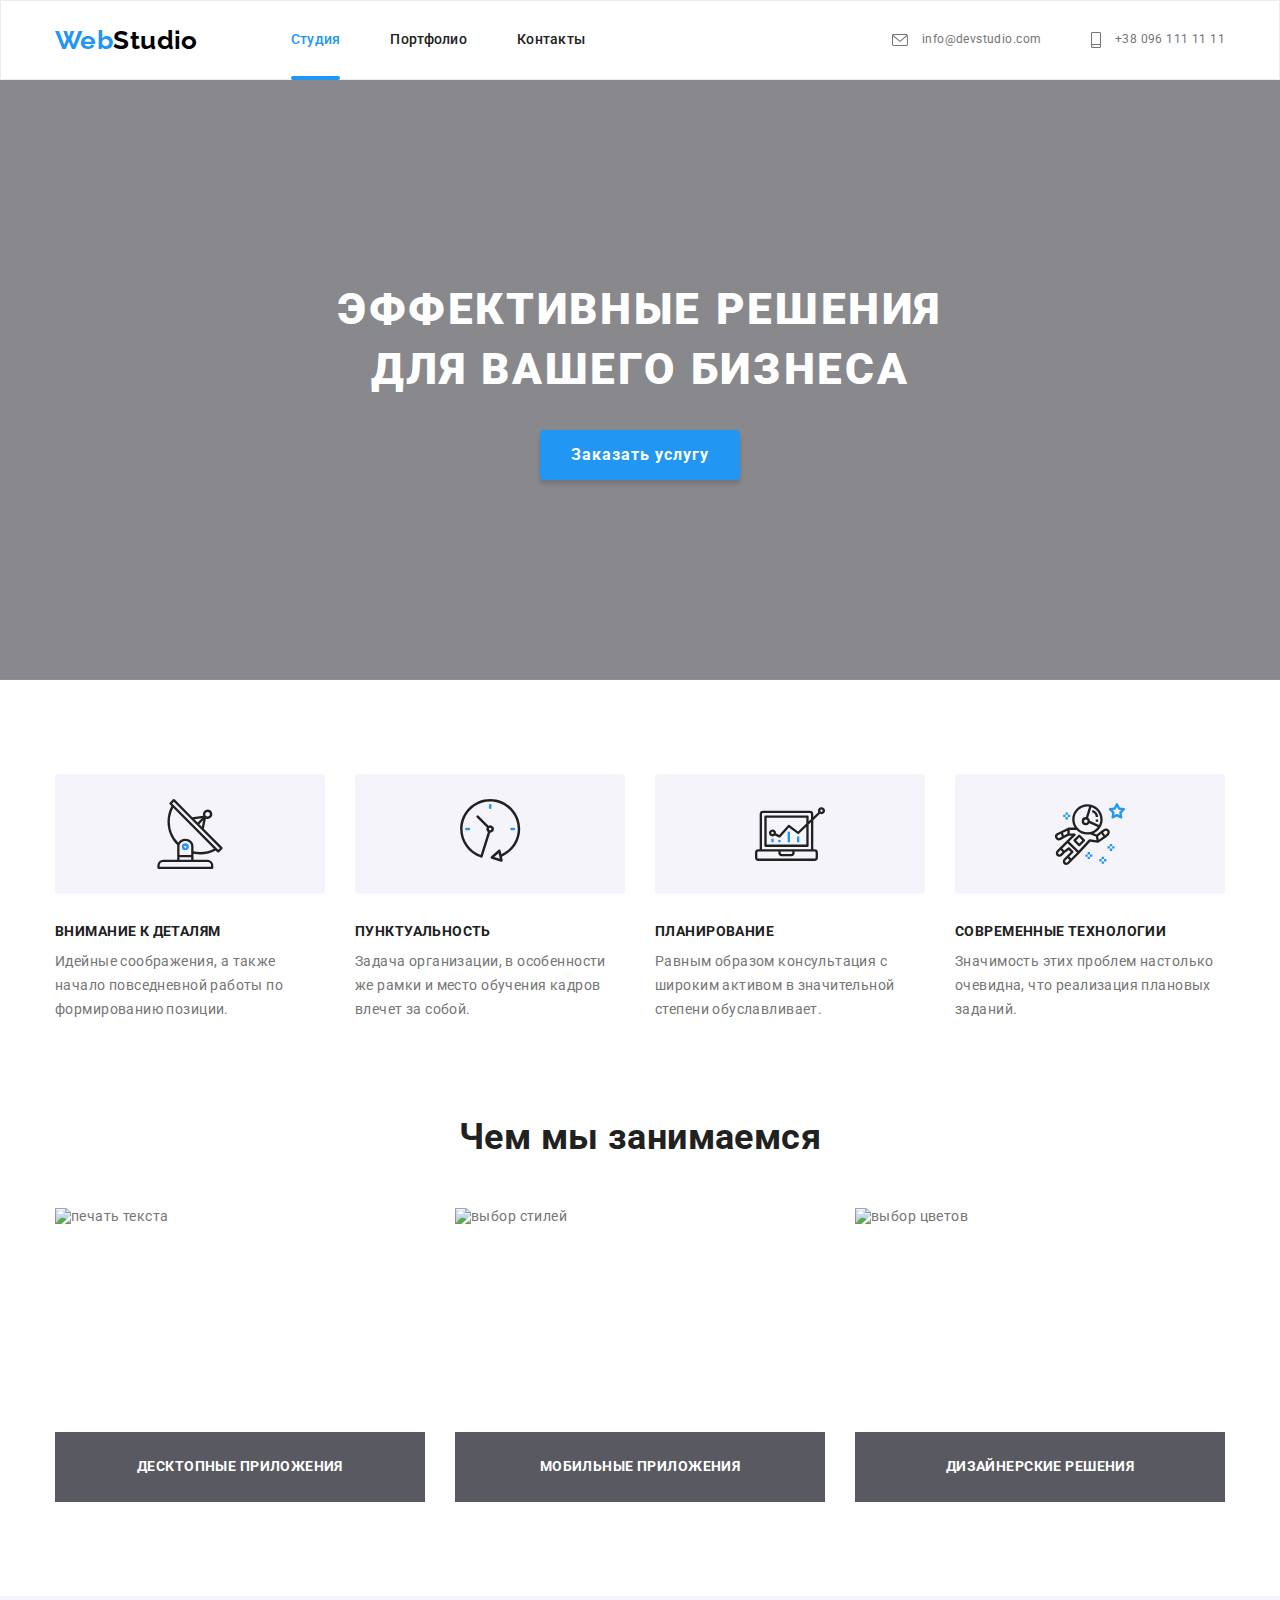
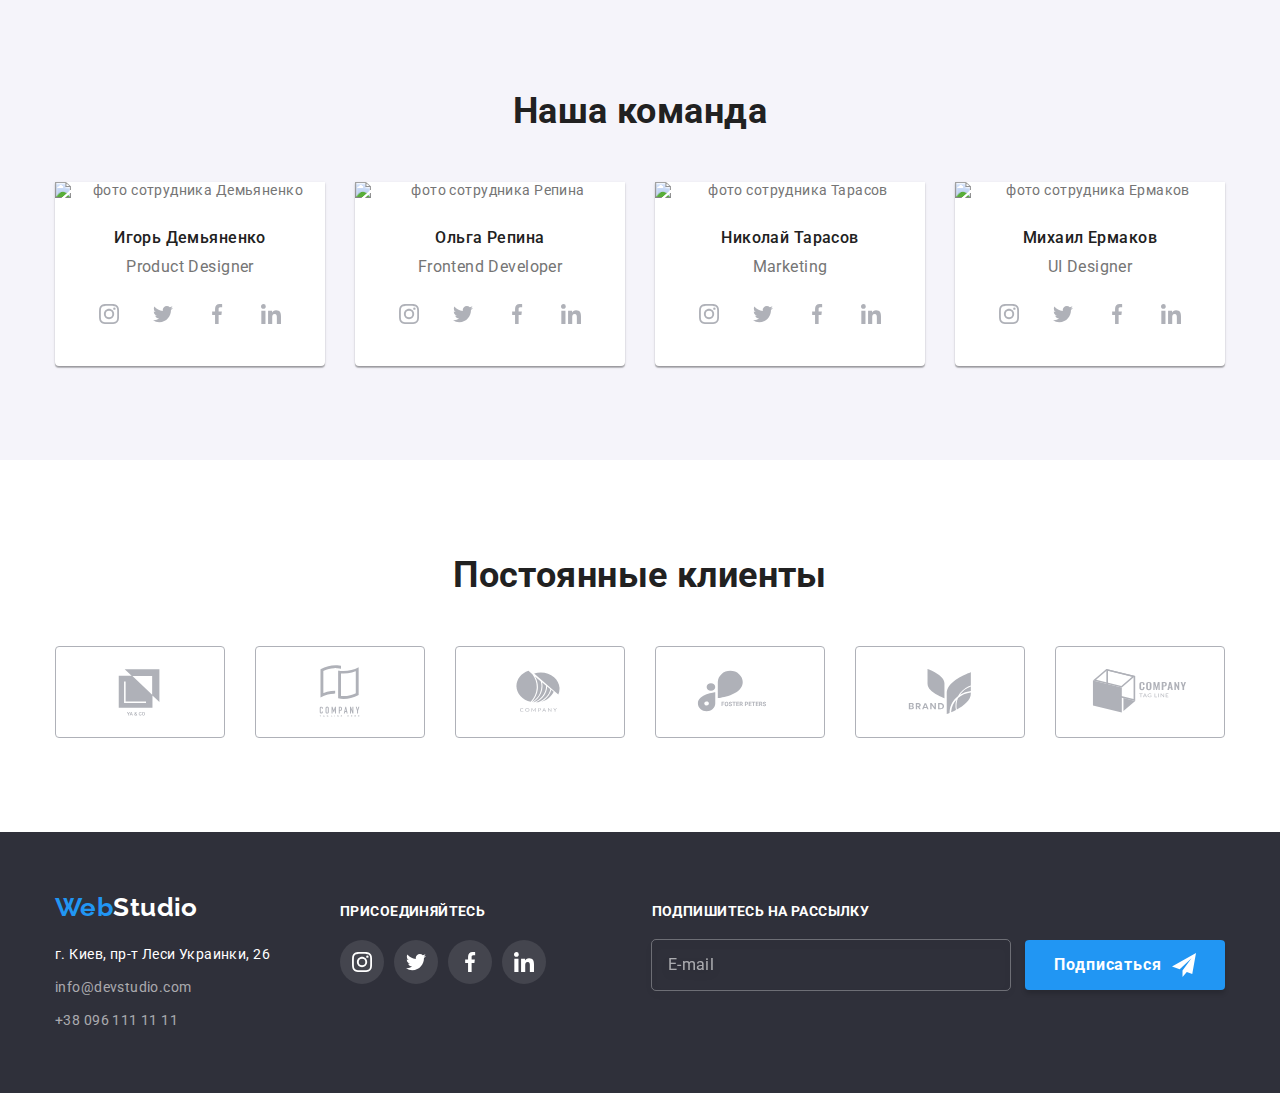
==== commit 3dcdebf4: "hw-corrections" ====
--- a/index.html
+++ b/index.html
@@ -11,7 +11,7 @@
   <link rel="preconnect" href="https://fonts.gstatic.com" crossorigin>
   <link href="https://fonts.googleapis.com/css2?family=Raleway:wght@700&family=Roboto:wght@400;500;700;900&display=swap"
     rel="stylesheet">
-  <!-- <link rel="stylesheet" href="https://cdnjs.cloudflare.com/ajax/libs/modern-normalize/1.1.0/modern-normalize.min.css"> -->
+  <link rel="stylesheet" href="https://cdnjs.cloudflare.com/ajax/libs/modern-normalize/1.1.0/modern-normalize.min.css">
   <link rel="stylesheet" href="./css/main.min.css">
 </head>
 
@@ -21,68 +21,36 @@
     <div class="container header__container">
       <a class="logo header__logo" href="./index.html" lang="en">
         <span class="logo__accent-word">Web</span>Studio</a>
-      <div class="menu" id="mobile-menu" data-menu>
-        <nav class="header__nav">
-          <ul class="list site-nav">
-            <li class="site-nav__item">
-              <a class="link site-nav__link site-nav__link--current" href="./index.html">Студия</a>
-            </li>
-            <li class="site-nav__item">
-              <a class="link site-nav__link" href="./portfolio.html">Портфолио</a>
-            </li>
-            <li class="site-nav__item">
-              <a class="link site-nav__link" href="./contacts.html">Контакты</a>
-            </li>
-          </ul>
-        </nav>
-
-        <div class="menu__wrapper">
-          <ul class="contacts list">
-            <li class="contacts__item">
-              <a class="link contacts__link contacts__link--email" href="mailto:info@devstudio.com" lang="en">
-                <svg class="contacts__icon" width="16" height="12">
-                  <use href="./images/icons/icons.svg#icon-envelope"></use>
-                </svg>
-                info@devstudio.com
-              </a>
-            </li>
-            <li class="contacts__item">
-              <a class="link contacts__link contacts__link--phone" href="tel:+380961111111">
-                <svg class="contacts__icon" width="10" height="16">
-                  <use href="./images/icons/icons.svg#icon-smartphone"></use>
-                </svg>
-                +38 096 111 11 11</a>
-            </li>
-          </ul>
-
-          <ul class="list menu-socials">
-            <li class="menu-socials__item">
-              <a class="menu-socials__link link" href="https://www.instagram.com/" target="_blank"
-                rel="noreferrer noopener">
-                Instagram
-              </a>
-            </li>
-            <li class="menu-socials__item">
-              <a class="menu-socials__link link" href="https://twitter.com/" target="_blank" rel="noreferrer noopener">
-                Twitter
-              </a>
-            </li>
-            <li class="menu-socials__item">
-              <a class="menu-socials__link link" href="https://www.facebook.com/" target="_blank"
-                rel="noreferrer noopener">
-                Facebook
-              </a>
-            </li>
-            <li class="menu-socials__item">
-              <a class="menu-socials__link link" href="https://www.linkedin.com/" target="_blank"
-                rel="noreferrer noopener">
-                LinkedIn
-              </a>
-            </li>
-          </ul>
-        </div>
-      </div>
-
+      <nav class="header__nav">
+        <ul class="list site-nav">
+          <li class="site-nav__item">
+            <a class="link site-nav__link site-nav__link--current" href="./index.html">Студия</a>
+          </li>
+          <li class="site-nav__item">
+            <a class="link site-nav__link" href="./portfolio.html">Портфолио</a>
+          </li>
+          <li class="site-nav__item">
+            <a class="link site-nav__link" href="./contacts.html">Контакты</a>
+          </li>
+        </ul>
+      </nav>
+      <ul class="contacts list">
+        <li class="contacts__item">
+          <a class="link contacts__link contacts__link--email" href="mailto:info@devstudio.com" lang="en">
+            <svg class="contacts__icon" width="16" height="12">
+              <use href="./images/icons/icons.svg#icon-envelope"></use>
+            </svg>
+            info@devstudio.com
+          </a>
+        </li>
+        <li class="contacts__item">
+          <a class="link contacts__link contacts__link--phone" href="tel:+380961111111">
+            <svg class="contacts__icon" width="10" height="16">
+              <use href="./images/icons/icons.svg#icon-smartphone"></use>
+            </svg>
+            +38 096 111 11 11</a>
+        </li>
+      </ul>
       <!-- aria-expanded="false" - описывает, открыто ли меню
         aria-controls="menu" - описывает, что контролирует эта кнопка -->
       <button class="menu-btn" type="button" aria-expanded="false" aria-controls="menu" data-menu-button>
@@ -91,6 +59,64 @@
           <use class="menu-btn__icon--cross" href="./images/icons/icons.svg#icon-mobile-menu-close"></use>
         </svg>
       </button>
+    </div>
+    <div class="menu" id="menu" data-menu>
+      <div class="menu-container">
+        <nav class="menu__nav">
+          <ul class="list menu__list">
+            <li class="menu__item">
+              <a class="link menu__link menu__link--accent" href="./index.html">Студия</a>
+            </li>
+            <li class="menu__item">
+              <a class="link menu__link" href="./portfolio.html">Портфолио</a>
+            </li>
+            <li class="menu__item">
+              <a class="link menu__link" href="./contacts.html">Контакты</a>
+            </li>
+          </ul>
+        </nav>
+
+        <div class="menu__wrapper">
+          <ul class="menu__contacts list">
+            <li class="menu__contacts-item">
+              <a class="link menu__contact-link menu__contact-link--phone" href="tel:+380961111111">
+                +38 096 111 11 11</a>
+            </li>
+            <li class="menu__contact-item">
+              <a class="link menu__contact-link menu__contact-link--email" href="mailto:info@devstudio.com" lang="en">
+                info@devstudio.com
+              </a>
+            </li>
+          </ul>
+
+          <ul class="list menu-socials">
+            <li class="menu-socials__item">
+              <a class="menu-socials__link link" href="https://www.instagram.com/" target="_blank"
+                rel="noreferrer noopener">
+                Instagram
+              </a>
+            </li>
+            <li class="menu-socials__item">
+              <a class="menu-socials__link link" href="https://twitter.com/" target="_blank" rel="noreferrer noopener">
+                Twitter
+              </a>
+            </li>
+            <li class="menu-socials__item">
+              <a class="menu-socials__link link" href="https://www.facebook.com/" target="_blank"
+                rel="noreferrer noopener">
+                Facebook
+              </a>
+            </li>
+            <li class="menu-socials__item">
+              <a class="menu-socials__link link" href="https://www.linkedin.com/" target="_blank"
+                rel="noreferrer noopener">
+                LinkedIn
+              </a>
+            </li>
+          </ul>
+        </div>
+
+      </div>
     </div>
   </header>
 
@@ -164,18 +190,30 @@
     <section class="section section--no-paddingtop work">
       <div class="container">
         <h2 class="section__title">Чем мы занимаемся</h2>
-        <ul class="work__list">
+        <ul class="list work__list">
           <li class="work__item">
-            <img class="image" src="./images/what-we-do/what_we_do_1.jpg" alt="печать текста" width="370" height="294">
-            <h3 class="work__title">Десктопные приложения</h3>
+            <img class="image"
+              srcset="./images/what-we-do/desktop-applications-370.jpg 1x, ./images/what-we-do/desktop-applications-740.jpg 2x"
+              src="./images/what-we-do/desktop-applications-370.jpg" alt="печать текста" width="370" height="294">
+            <div class="work__wrapper">
+              <h3 class="work__title">Десктопные приложения</h3>
+            </div>
           </li>
           <li class="work__item">
-            <img class="image" src="./images/what-we-do/what_we_do_2.jpg" alt="выбор стилей" width="370" height="294">
-            <h3 class="work__title">Мобильные приложения</h3>
+            <img class="image"
+              srcset="./images/what-we-do/mobile-applications-370.jpg 1x, ./images/what-we-do/mobile-applications-740.jpg 2x"
+              src="./images/what-we-do/mobile-applications-370.jpg" alt="выбор стилей" width="370" height="294">
+            <div class="work__wrapper">
+              <h3 class="work__title">Мобильные приложения</h3>
+            </div>
           </li>
           <li class="work__item">
-            <img class="image" src="./images/what-we-do/what_we_do_3.jpg" alt="выбор цветов" width="370" height="294">
-            <h3 class="work__title">Дизайнерские решения</h3>
+            <img class="image"
+              srcset="./images/what-we-do/design-decisions-370.jpg 1x, ./images/what-we-do/design-decisions-740.jpg 2x"
+              src="./images/what-we-do/design-decisions-370.jpg" alt="выбор цветов" width="370" height="294">
+            <div class="work__wrapper">
+              <h3 class="work__title">Дизайнерские решения</h3>
+            </div>
           </li>
         </ul>
       </div>
@@ -187,8 +225,9 @@
         <h2 class="section__title">Наша команда</h2>
         <ul class="employee list">
           <li class="employee__card">
-            <img class="image employee__img" src="./images/our-command/our_command_demianenko_1.jpg"
-              alt="фото сотрудника Демьяненко" width="270" height="260">
+            <img class="image employee__img"
+              srcset="./images/our-command/our_command_demianenko_1-450.jpg 1x, ./images/our-command/our_command_demianenko_1-900.jpg 2x"
+              src="./images/our-command/our_command_demianenko_1-450.jpg" alt="фото сотрудника Демьяненко" width="450">
             <h3 class="employee__title">Игорь Демьяненко</h3>
             <p class="employee__text" lang="en">Product Designer</p>
             <ul class="list socials">
@@ -227,8 +266,9 @@
             </ul>
           </li>
           <li class="employee__card">
-            <img class="image employee__img" src="./images/our-command/our_command_repina_2_.jpg"
-              alt="фото сотрудника Репина" width="270" height="260">
+            <img class="image employee__img"
+              srcset="./images/our-command/our_command_repina_2-450.jpg 1x, ./images/our-command/our_command_repina_2-900.jpg 2x"
+              src="./images/our-command/our_command_repina_2-450.jpg" alt="фото сотрудника Репина" width="450">
             <h3 class="employee__title">Ольга Репина</h3>
             <p class="employee__text" lang="en">Frontend Developer</p>
             <ul class="list socials">
@@ -267,8 +307,9 @@
             </ul>
           </li>
           <li class="employee__card">
-            <img class="image employee__img" src="./images/our-command/our_command_tarasov_3.jpg"
-              alt="фото сотрудника Тарасов" width="270" height="260">
+            <img class="image employee__img"
+              srcset="./images/our-command/our_command_tarasov_3-450.jpg 1x, ./images/our-command/our_command_tarasov_3-900.jpg 2x"
+              src="./images/our-command/our_command_tarasov_3-450.jpg" alt="фото сотрудника Тарасов" width="450">
             <h3 class="employee__title">Николай Тарасов</h3>
             <p class="employee__text" lang="en">Marketing</p>
             <ul class="list socials">
@@ -307,8 +348,9 @@
             </ul>
           </li>
           <li class="employee__card">
-            <img class="image employee__img" src="./images/our-command/our_command_ermakov_4.jpg"
-              alt="фото сотрудника Ермаков" width="270" height="260">
+            <img class="image employee__img"
+              srcset="./images/our-command/our_command_ermakov_4-450.jpg 1x, ./images/our-command/our_command_ermakov_4-900.jpg 2x"
+              src="./images/our-command/our_command_ermakov_4-450.jpg" alt="фото сотрудника Ермаков" width="450">
             <h3 class="employee__title">Михаил Ермаков</h3>
             <p class="employee__text" lang="en"> UI Designer</p>
             <ul class="list socials">
@@ -457,7 +499,7 @@
       <div class="distribution">
         <p class="footer__title">Подпишитесь на рассылку</p>
         <form class="distribution__form">
-          <label>
+          <label class="distribution__label">
             <input class="distribution__input" name="email" type="email" placeholder="E-mail">
           </label>
           <button class="button button__main button__main--with-icon" type="submit">Подписаться
--- a/css/main.min.css
+++ b/css/main.min.css
@@ -1,7 +1,2 @@
-/*! modern-normalize v1.1.0 | MIT License | https://github.com/sindresorhus/modern-normalize */*,::before,::after{-webkit-box-sizing:border-box;box-sizing:border-box}html{line-height:1.15;-webkit-text-size-adjust:100%;-moz-tab-size:4;-o-tab-size:4;tab-size:4}body{margin:0;font-family:system-ui,-apple-system,"Segoe UI",Roboto,Helvetica,Arial,sans-serif,"Apple Color Emoji","Segoe UI Emoji"}hr{height:0;color:inherit}abbr[title]{-webkit-text-decoration:underline dotted;text-decoration:underline dotted}b,strong{font-weight:bolder}code,kbd,samp,pre{font-family:ui-monospace,- SFMono-Regular,- Consolas,- 'Liberation Mono',- Menlo,- monospace;font-size:1em}small{font-size:80%}sub,sup{font-size:75%;line-height:0;position:relative;vertical-align:baseline}sub{bottom:-0.25em}sup{top:-0.5em}table{text-indent:0;border-color:inherit}button,input,optgroup,select,textarea{font-family:inherit;font-size:100%;line-height:1.15;margin:0}button,select{text-transform:none}button,[type='button'],[type='reset'],[type='submit']{-webkit-appearance:button}::-moz-focus-inner{border-style:none;padding:0}:-moz-focusring{outline:1px dotted ButtonText}:-moz-ui-invalid{box-shadow:none}legend{padding:0}progress{vertical-align:baseline}::-webkit-inner-spin-button,::-webkit-outer-spin-button{height:auto}[type='search']{-webkit-appearance:textfield;outline-offset:-2px}::-webkit-search-decoration{-webkit-appearance:none}::-webkit-file-upload-button{-webkit-appearance:button;font:inherit}summary{display:list-item}.work__list,.socials,.clients,.project{display:-webkit-box;display:-ms-flexbox;display:flex;-ms-flex-wrap:wrap;flex-wrap:wrap}.container{margin:0 auto;padding-left:15px;padding-right:15px}@media screen and (max-width: 479px){.container{width:100%}}@media screen and (min-width: 480px){.container{max-width:480px}}@media screen and (min-width: 768px){.container{max-width:768px}}@media screen and (min-width: 1200px){.container{max-width:1200px}}body{color:#757575;background-color:#fff;font-family:Roboto,sans-serif;font-size:14px;letter-spacing:0.03em}@media screen and (min-width: 768px){body{padding-top:80px}}body.modal-open{overflow:hidden}h1,h2,h3,h4,h5,h6,p{margin:0}.list{padding:0;margin:0;list-style:none}.link{text-decoration:none;font-style:normal;color:currentColor}.image{display:block;max-width:100%;height:auto}.visually-hidden{position:absolute;width:1px;height:1px;margin:-1px;border:0;padding:0;white-space:nowrap;-webkit-clip-path:inset(100%);clip-path:inset(100%);clip:rect(0 0 0 0);overflow:hidden}.button{display:inline-block;border-radius:4px;border:0;padding:6px 22px;color:#212121;background-color:#F5F4FA;font-family:inherit;font-weight:500;font-size:16px;line-height:1.62;cursor:pointer;-webkit-transition:background-color 250ms cubic-bezier(0.4, 0, 0.2, 1),color 250ms cubic-bezier(0.4, 0, 0.2, 1),-webkit-box-shadow 250ms cubic-bezier(0.4, 0, 0.2, 1);transition:background-color 250ms cubic-bezier(0.4, 0, 0.2, 1),color 250ms cubic-bezier(0.4, 0, 0.2, 1),-webkit-box-shadow 250ms cubic-bezier(0.4, 0, 0.2, 1);transition:background-color 250ms cubic-bezier(0.4, 0, 0.2, 1),color 250ms cubic-bezier(0.4, 0, 0.2, 1),box-shadow 250ms cubic-bezier(0.4, 0, 0.2, 1);transition:background-color 250ms cubic-bezier(0.4, 0, 0.2, 1),color 250ms cubic-bezier(0.4, 0, 0.2, 1),box-shadow 250ms cubic-bezier(0.4, 0, 0.2, 1),-webkit-box-shadow 250ms cubic-bezier(0.4, 0, 0.2, 1)}.button:hover,.button:focus,.button--active{background-color:#2196F3;color:#fff;-webkit-box-shadow:0px 3px 1px rgba(0,0,0,0.1),0px 1px 2px rgba(0,0,0,0.08),0px 2px 2px rgba(0,0,0,0.12);box-shadow:0px 3px 1px rgba(0,0,0,0.1),0px 1px 2px rgba(0,0,0,0.08),0px 2px 2px rgba(0,0,0,0.12)}.button__main{padding-top:10px;padding-bottom:10px;min-width:200px;background-color:#2196F3;color:#fff;font-weight:700;line-height:1.88;letter-spacing:0.06em;-webkit-box-shadow:0px 4px 4px rgba(0,0,0,0.15);box-shadow:0px 4px 4px rgba(0,0,0,0.15);-webkit-transition:background-color 250ms cubic-bezier(0.4, 0, 0.2, 1);transition:background-color 250ms cubic-bezier(0.4, 0, 0.2, 1)}.button__main:hover,.button__main:focus{background-color:#188CE8}.button__main--with-icon{display:-webkit-inline-box;display:-ms-inline-flexbox;display:inline-flex;-webkit-box-pack:center;-ms-flex-pack:center;justify-content:center;-webkit-box-align:center;-ms-flex-align:center;align-items:center}.button__icon{margin-left:10px}.modal__button{display:block;margin:0 auto}.logo{display:block;text-decoration:none;font-family:Raleway,sans-serif;font-weight:700;font-size:24px;line-height:1.17;color:#000;-webkit-transition:color 250ms cubic-bezier(0.4, 0, 0.2, 1);transition:color 250ms cubic-bezier(0.4, 0, 0.2, 1)}.logo:hover,.logo:focus{color:#2196F3}@media screen and (min-width: 1200px){.logo{font-size:26px;line-height:1.19}}.header__logo{padding-top:16px;padding-bottom:16px}@media screen and (min-width: 768px){.header__logo{margin-right:88px;padding-top:26px;padding-bottom:26px}}@media screen and (min-width: 1200px){.header__logo{margin-right:93px;padding-top:23px;padding-bottom:23px}}.footer__logo{margin-bottom:20px;color:currentColor}.logo__accent-word{color:#2196F3}.header{position:relative}@media screen and (min-width: 768px){.header{position:fixed;top:0;left:0;width:100%;min-height:80px;z-index:1;background-color:#fff;border:1px solid #ECECEC}}@media screen and (min-width: 768px){.header__container{display:-webkit-box;display:-ms-flexbox;display:flex;-webkit-box-align:center;-ms-flex-align:center;align-items:center}}@media screen and (min-width: 768px){.site-nav{display:-webkit-box;display:-ms-flexbox;display:flex}}@media screen and (max-width: 767px){.site-nav__item:not(:last-child){margin-bottom:32px}}@media screen and (min-width: 768px){.site-nav__item{position:relative}.site-nav__item:not(:last-child){margin-right:50px}}.site-nav__link{font-weight:500;font-size:40px;line-height:1.18;text-align:center;letter-spacing:0.02em;-webkit-transition:color 250ms cubic-bezier(0.4, 0, 0.2, 1);transition:color 250ms cubic-bezier(0.4, 0, 0.2, 1);color:#212121}.site-nav__link:hover,.site-nav__link:focus,.site-nav__link--current{color:#2196F3}@media screen and (min-width: 768px){.site-nav__link{display:block;padding-top:31px;padding-bottom:31px;font-size:14px;line-height:1.33px}.site-nav__link::after{position:absolute;bottom:0;left:0;content:"";display:block;-webkit-transform:translateY(9px);transform:translateY(9px);width:100%;height:4px;border-radius:2px;background-color:#2196F3;opacity:0}.site-nav__link--current::after{opacity:1}}@media screen and (max-width: 767px){.contacts{display:-webkit-box;display:-ms-flexbox;display:flex;-webkit-box-orient:vertical;-webkit-box-direction:reverse;-ms-flex-direction:column-reverse;flex-direction:column-reverse;margin-bottom:64px}}@media screen and (min-width: 1200px){.contacts{display:-webkit-box;display:-ms-flexbox;display:flex;-webkit-box-align:center;-ms-flex-align:center;align-items:center}}@media screen and (max-width: 767px){.contacts__item:last-child{margin-bottom:32px}}@media screen and (min-width: 768px) and (max-width: 1199px){.contacts__item:not(:last-child){margin-bottom:10px}}@media screen and (min-width: 1200px){.contacts__item:not(:last-child){margin-right:50px}}.contacts__link{font-size:34px;font-weight:500;line-height:1.18;letter-spacing:0.02em;-webkit-transition:color 250ms cubic-bezier(0.4, 0, 0.2, 1);transition:color 250ms cubic-bezier(0.4, 0, 0.2, 1)}.contacts__link:hover,.contacts__link:focus{color:#2196F3}@media screen and (max-width: 480px){.contacts__link{font-size:calc(1em + 4vw)}}@media screen and (min-width: 768px){.contacts__link{display:-webkit-box;display:-ms-flexbox;display:flex;font-size:12px;line-height:1.14}}@media screen and (min-width: 1200px){.contacts__link{display:block;padding-top:31px;padding-bottom:31px}}@media screen and (max-width: 767px){.contacts__link--email{font-size:24px;line-height:1.17}}@media screen and (max-width: 767px){.contacts__link--phone{color:#2196F3}.contacts__link--phone:hover,.contacts__link--phone:focus{color:#188CE8}}.contacts__icon{margin-right:10px;fill:currentColor;vertical-align:middle}@media screen and (max-width: 767px){.contacts__icon{display:none}}.hero{max-width:1600px;margin:0 auto;padding-top:118px;padding-bottom:118px;background-color:#C4C4C4;background-image:-webkit-gradient(linear, left top, right top, from(rgba(47,48,58,0.4)), to(rgba(47,48,58,0.4))),url(../images/bg-img.jpg);background-image:linear-gradient(to right, rgba(47,48,58,0.4), rgba(47,48,58,0.4)),url(../images/bg-img.jpg);background-size:cover;background-repeat:no-repeat;background-position:center;text-align:center}@media screen and (min-width: 1200px){.hero{padding-top:200px;padding-bottom:200px}}.hero__title{margin-bottom:30px;color:#fff;font-weight:900;letter-spacing:0.06em;text-transform:uppercase;font-size:26px;line-height:1.62}@media screen and (min-width: 1200px){.hero__title{font-size:44px;line-height:1.36}}.section{padding-top:60px;padding-bottom:60px}.section--grey-background{background-color:#F5F4FA}.section--no-paddingtop{padding-top:0}@media screen and (min-width: 1200px){.section{padding-top:94px;padding-bottom:94px}.section--no-paddingtop{padding-top:0}}.section__title{margin-bottom:30px;color:#212121;text-align:center;font-size:28px;line-height:1.18}@media screen and (min-width: 768px){.section__title{font-size:36px;line-height:1.17}}@media screen and (min-width: 1200px){.section__title{margin-bottom:50px}}@media screen and (min-width: 768px){.features{display:-webkit-box;display:-ms-flexbox;display:flex;-ms-flex-wrap:wrap;flex-wrap:wrap}}@media screen and (max-width: 767px){.features__item:not(:last-child){margin-bottom:30px}}@media screen and (min-width: 768px) and (max-width: 1199px){.features__item{-ms-flex-preferred-size:calc((100% - 30px) / 2);flex-basis:calc((100% - 30px) / 2)}.features__item:not(:nth-child(2n)){margin-right:30px}.features__item:not(:nth-child(n+3)){margin-bottom:30px}}@media screen and (min-width: 1200px){.features__item{-ms-flex-preferred-size:calc((100% - 90px) / 4);flex-basis:calc((100% - 90px) / 4)}.features__item:not(:last-child){margin-right:30px}}.features__scene{margin-bottom:30px;height:120px}.features__container{display:-webkit-box;display:-ms-flexbox;display:flex;-webkit-box-pack:center;-ms-flex-pack:center;justify-content:center;-webkit-box-align:center;-ms-flex-align:center;align-items:center;width:100%;height:100%;background-color:#F5F4FA;border-radius:4px}@media screen and (min-width: 1200px){.features__container{-webkit-transform:rotateY(0);transform:rotateY(0);-webkit-transition:-webkit-transform 500ms cubic-bezier(0.4, 0, 0.2, 1);transition:-webkit-transform 500ms cubic-bezier(0.4, 0, 0.2, 1);transition:transform 500ms cubic-bezier(0.4, 0, 0.2, 1);transition:transform 500ms cubic-bezier(0.4, 0, 0.2, 1), -webkit-transform 500ms cubic-bezier(0.4, 0, 0.2, 1)}.features__scene:hover .features__container{-webkit-transform:rotateY(180deg);transform:rotateY(180deg)}}.features__title{text-align:center;margin-bottom:10px;color:#212121;font-size:14px;line-height:1.14;text-transform:uppercase}@media screen and (min-width: 768px){.features__title{text-align:left}}.features__text{line-height:1.71}@media screen and (max-width: 1199px){.work{display:none}}.work__item{position:relative;-ms-flex-preferred-size:calc((100% - 60px) / 3);flex-basis:calc((100% - 60px) / 3)}.work__item:not(:last-child){margin-right:30px}.work__title{position:absolute;bottom:0;left:0;display:-webkit-box;display:-ms-flexbox;display:flex;-webkit-box-pack:center;-ms-flex-pack:center;justify-content:center;width:100%;padding-top:27px;padding-bottom:27px;color:#fff;font-size:14px;line-height:1.14;letter-spacing:0.03em;text-transform:uppercase;background-color:rgba(47,48,58,0.8)}@media screen and (min-width: 768px){.employee{display:-webkit-box;display:-ms-flexbox;display:flex;-ms-flex-wrap:wrap;flex-wrap:wrap}}.employee__card{padding-bottom:24px;text-align:center;border-radius:0px 0px 4px 4px;background-color:#fff;-webkit-box-shadow:0px 1px 3px rgba(0,0,0,0.12),0px 1px 1px rgba(0,0,0,0.14),0px 2px 1px rgba(0,0,0,0.2);box-shadow:0px 1px 3px rgba(0,0,0,0.12),0px 1px 1px rgba(0,0,0,0.14),0px 2px 1px rgba(0,0,0,0.2)}@media screen and (max-width: 767px){.employee__card:not(:last-child){margin-bottom:30px}}@media screen and (min-width: 768px) and (max-width: 1199px){.employee__card{-ms-flex-preferred-size:calc((100% - 30px) / 2);flex-basis:calc((100% - 30px) / 2)}.employee__card:not(:nth-child(2n)){margin-right:30px}.employee__card:not(:nth-child(n+3)){margin-bottom:30px}}@media screen and (min-width: 1200px){.employee__card{padding-bottom:30px;-ms-flex-preferred-size:calc((100% - 90px) / 4);flex-basis:calc((100% - 90px) / 4)}.employee__card:not(:last-child){margin-right:30px}}.employee__img{width:100%;margin-bottom:30px}.employee__title,.employee__text{font-size:16px;line-height:1.19}.employee__title{margin-bottom:10px;color:#212121;font-weight:500}.employee__text{margin-bottom:16px}.socials{-webkit-box-pack:center;-ms-flex-pack:center;justify-content:center}.socials__item:not(:last-child){margin-right:10px}.socials__link{display:-webkit-box;display:-ms-flexbox;display:flex;-webkit-box-pack:center;-ms-flex-pack:center;justify-content:center;-webkit-box-align:center;-ms-flex-align:center;align-items:center;width:44px;height:44px;border-radius:50%;color:#afb1b8;-webkit-transition:background-color 250ms cubic-bezier(0.4, 0, 0.2, 1),color 250ms cubic-bezier(0.4, 0, 0.2, 1);transition:background-color 250ms cubic-bezier(0.4, 0, 0.2, 1),color 250ms cubic-bezier(0.4, 0, 0.2, 1)}.socials__link:hover,.socials__link:focus{background-color:#2196F3;color:#fff}.socials__icon{fill:currentColor}.footer__socials{color:#fff;background-color:rgba(255,255,255,0.1);-webkit-transition:background-color 250ms cubic-bezier(0.4, 0, 0.2, 1);transition:background-color 250ms cubic-bezier(0.4, 0, 0.2, 1)}.clients{margin-left:-30px;margin-top:-30px}.clients__card{-ms-flex-preferred-size:calc((100% - 2 * 30px) / 2);flex-basis:calc((100% - 2 * 30px) / 2);margin-left:30px;margin-top:30px}@media screen and (min-width: 768px){.clients__card{-ms-flex-preferred-size:calc((100% - 3 * 30px) / 3);flex-basis:calc((100% - 3 * 30px) / 3)}}@media screen and (min-width: 1200px){.clients__card{-ms-flex-preferred-size:calc((100% - 6 * 30px) / 6);flex-basis:calc((100% - 6 * 30px) / 6);-webkit-transform:scale(1);transform:scale(1);-webkit-transition:-webkit-transform 250ms cubic-bezier(0.4, 0, 0.2, 1);transition:-webkit-transform 250ms cubic-bezier(0.4, 0, 0.2, 1);transition:transform 250ms cubic-bezier(0.4, 0, 0.2, 1);transition:transform 250ms cubic-bezier(0.4, 0, 0.2, 1), -webkit-transform 250ms cubic-bezier(0.4, 0, 0.2, 1)}.clients__card:hover{-webkit-transform:scale(1.2);transform:scale(1.2)}}.clients__link{display:-webkit-box;display:-ms-flexbox;display:flex;-webkit-box-pack:center;-ms-flex-pack:center;justify-content:center;-webkit-box-align:center;-ms-flex-align:center;align-items:center;height:92px;color:#afb1b8;border:1px solid #afb1b8;border-radius:4px;-webkit-transition:color 250ms cubic-bezier(0.4, 0, 0.2, 1),border-color 250ms cubic-bezier(0.4, 0, 0.2, 1);transition:color 250ms cubic-bezier(0.4, 0, 0.2, 1),border-color 250ms cubic-bezier(0.4, 0, 0.2, 1)}.clients__link:hover,.clients__link:focus{border-color:#2196F3;color:#2196F3}.clients__icon{fill:currentColor}.filter{display:-webkit-box;display:-ms-flexbox;display:flex;-webkit-box-pack:center;-ms-flex-pack:center;justify-content:center;margin-bottom:50px}.filter__item:not(:last-child){margin-right:8px}.project{margin-left:-30px;margin-top:-30px}.project__card{margin-left:30px;margin-top:30px;-ms-flex-preferred-size:calc((100% - 90px) / 3);flex-basis:calc((100% - 90px) / 3)}.project__link{display:inline-block;-webkit-box-shadow:none;box-shadow:none;-webkit-transition:-webkit-box-shadow 250ms cubic-bezier(0.4, 0, 0.2, 1);transition:-webkit-box-shadow 250ms cubic-bezier(0.4, 0, 0.2, 1);transition:box-shadow 250ms cubic-bezier(0.4, 0, 0.2, 1);transition:box-shadow 250ms cubic-bezier(0.4, 0, 0.2, 1), -webkit-box-shadow 250ms cubic-bezier(0.4, 0, 0.2, 1)}.project__link:hover,.project__link:focus{-webkit-box-shadow:0px 1px 1px rgba(0,0,0,0.12),0px 4px 4px rgba(0,0,0,0.06),1px 4px 6px rgba(0,0,0,0.16);box-shadow:0px 1px 1px rgba(0,0,0,0.12),0px 4px 4px rgba(0,0,0,0.06),1px 4px 6px rgba(0,0,0,0.16)}.project__image-thumb{position:relative;overflow:hidden}.project__overlay{position:absolute;padding:63px 24px;bottom:0;left:0;width:100%;background-color:rgba(33,150,243,0.9);-webkit-transform:translateY(101%);transform:translateY(101%);-webkit-transition:-webkit-transform 250ms cubic-bezier(0.4, 0, 0.2, 1);transition:-webkit-transform 250ms cubic-bezier(0.4, 0, 0.2, 1);transition:transform 250ms cubic-bezier(0.4, 0, 0.2, 1);transition:transform 250ms cubic-bezier(0.4, 0, 0.2, 1), -webkit-transform 250ms cubic-bezier(0.4, 0, 0.2, 1)}.project__overlay-text{font-size:18px;line-height:1.56;letter-spacing:0.03em;color:#fff}.project__link:hover .project__overlay,.project__link:focus .project__overlay{-webkit-transform:translateY(0);transform:translateY(0)}.project__text-wrapper{padding:20px 24px;border-bottom:1px solid #eee;border-left:1px solid #eee;border-right:1px solid #eee}.project__title{color:#212121;font-size:18px;line-height:2;letter-spacing:0.06em}.project__text{font-size:16px;line-height:1.88}.footer{padding-top:60px;padding-bottom:60px;background-color:#2F303A;color:#fff}.footer__container{text-align:center}@media screen and (min-width: 1200px){.footer__container{display:-webkit-box;display:-ms-flexbox;display:flex;-ms-flex-wrap:wrap;flex-wrap:wrap;-webkit-box-align:baseline;-ms-flex-align:baseline;align-items:baseline}}@media screen and (max-width: 1199px){.footer__wrapper{margin-bottom:60px}}@media screen and (min-width: 768px){.footer__wrapper{display:-webkit-box;display:-ms-flexbox;display:flex;-ms-flex-pack:distribute;justify-content:space-around;-webkit-box-align:baseline;-ms-flex-align:baseline;align-items:baseline}}.footer__title{margin-bottom:20px;font-weight:700;font-size:inherit;line-height:1.14;text-transform:uppercase}@media screen and (min-width: 1200px){.footer__title{text-align:left}}@media screen and (max-width: 676px){.address{margin-bottom:60px}}@media screen and (min-width: 1200px){.address{margin-right:70px}}.address__item:not(:last-child){margin-bottom:8px}@media screen and (min-width: 1200px){.address__item:not(:last-child){margin-bottom:9px}}.address__link{line-height:1.71;color:#fff;-webkit-transition:color 250ms cubic-bezier(0.4, 0, 0.2, 1);transition:color 250ms cubic-bezier(0.4, 0, 0.2, 1)}.address__link:hover,.address__link:focus{color:#2196F3}.address__link--grey-color{color:rgba(255,255,255,0.6)}.distribution{text-align:center}@media screen and (min-width: 1200px){.distribution{margin-left:auto}}.distribution__input{display:block;margin-left:auto;margin-right:auto;padding:15px 16px;width:100%;background-color:transparent;border-radius:4px;border:transparent;outline:1px solid rgba(255,255,255,0.3);-webkit-filter:drop-shadow(0px 4px 4px rgba(0,0,0,0.15));filter:drop-shadow(0px 4px 4px rgba(0,0,0,0.15));font-size:16px;line-height:1.25;letter-spacing:0.03em;color:#fff;-webkit-transition:outline 250ms cubic-bezier(0.4, 0, 0.2, 1);transition:outline 250ms cubic-bezier(0.4, 0, 0.2, 1)}.distribution__input::-webkit-input-placeholder{font-size:16px;line-height:1.25;letter-spacing:0.03em;color:rgba(255,255,255,0.6)}.distribution__input:-ms-input-placeholder{font-size:16px;line-height:1.25;letter-spacing:0.03em;color:rgba(255,255,255,0.6)}.distribution__input::-ms-input-placeholder{font-size:16px;line-height:1.25;letter-spacing:0.03em;color:rgba(255,255,255,0.6)}.distribution__input::placeholder{font-size:16px;line-height:1.25;letter-spacing:0.03em;color:rgba(255,255,255,0.6)}.distribution__input:focus{outline:1px solid #2196F3}@media screen and (max-width: 1199px){.distribution__input{margin-bottom:20px}}@media screen and (min-width: 768px){.distribution__input{width:450px}}@media screen and (min-width: 1200px){.distribution__input{display:inline-block;width:358px;margin-right:12px}}.page-contact__title{margin-top:100px;margin-bottom:100px;color:#2196F3}.backdrop{position:fixed;top:0;left:0;width:100%;height:100%;z-index:2;background-color:rgba(0,0,0,0.2);visibility:visible;pointer-events:all;opacity:1;-webkit-transition:opacity 250ms cubic-bezier(0.4, 0, 0.2, 1),visibility 250ms cubic-bezier(0.4, 0, 0.2, 1);transition:opacity 250ms cubic-bezier(0.4, 0, 0.2, 1),visibility 250ms cubic-bezier(0.4, 0, 0.2, 1);overflow-y:scroll}@media screen and (max-width: 480px){.backdrop{padding:93px 15px}}.backdrop--is-hidden{opacity:0;pointer-events:none;visibility:hidden}.modal{position:relative;padding:40px;margin:0 auto;background-color:#fff;-webkit-transform:scale(1);transform:scale(1);-webkit-transition:-webkit-transform 250ms cubic-bezier(0.4, 0, 0.2, 1);transition:-webkit-transform 250ms cubic-bezier(0.4, 0, 0.2, 1);transition:transform 250ms cubic-bezier(0.4, 0, 0.2, 1);transition:transform 250ms cubic-bezier(0.4, 0, 0.2, 1), -webkit-transform 250ms cubic-bezier(0.4, 0, 0.2, 1)}@media screen and (min-width: 480px){.modal{max-width:450px;position:absolute;top:50%;left:50%;-webkit-transform:translate(-50%, -50%) scale(1);transform:translate(-50%, -50%) scale(1)}}@media screen and (min-width: 1200px){.modal{max-width:528px}}.backdrop--is-hidden .modal{-webkit-transform:scale(0.3);transform:scale(0.3)}@media screen and (min-width: 768px){.backdrop--is-hidden .modal{-webkit-transform:translate(-50%, -50%) scale(0.3);transform:translate(-50%, -50%) scale(0.3)}}.modal__title{display:inline-block;margin-bottom:12px;font-size:20px;line-height:1.5;text-align:center;letter-spacing:0.03em;color:#212121}@media screen and (min-width: 1200px){.modal__title{line-height:1.15}}.btn-close{position:absolute;top:0;right:0;-webkit-transform:translate(-8px, 8px);transform:translate(-8px, 8px);padding:0;margin:0;width:30px;height:30px;border-radius:50%;border:1px solid rgba(0,0,0,0.1);font-size:0;display:inline-block;background-color:transparent;cursor:pointer;color:#000;-webkit-transition:color 250ms cubic-bezier(0.4, 0, 0.2, 1);transition:color 250ms cubic-bezier(0.4, 0, 0.2, 1)}.btn-close:hover,.btn-close:focus{color:#2196F3}.btn-close__icon{fill:currentColor}.form__label{margin-bottom:10px;display:-webkit-box;display:-ms-flexbox;display:flex;-webkit-box-orient:vertical;-webkit-box-direction:normal;-ms-flex-direction:column;flex-direction:column;font-size:12px;line-height:1.16;letter-spacing:0.01em}.form__label--margin{margin-bottom:20px}.form__text{margin-bottom:4px}.form__input{width:100%;padding-top:12px;padding-bottom:12px;padding-left:42px;padding-right:12px;outline:transparent;border:1px solid rgba(33,33,33,0.2);border-radius:4px;-webkit-transition:border-color 250ms cubic-bezier(0.4, 0, 0.2, 1);transition:border-color 250ms cubic-bezier(0.4, 0, 0.2, 1)}.form__input:focus{border-color:#2196F3}.form__input::-webkit-input-placeholder{color:rgba(117,117,117,0.5)}.form__input:-ms-input-placeholder{color:rgba(117,117,117,0.5)}.form__input::-ms-input-placeholder{color:rgba(117,117,117,0.5)}.form__input::placeholder{color:rgba(117,117,117,0.5)}.form__input--padding{padding-left:16px;padding-right:16px;resize:none}.form__wrapper{position:relative}.form__icon{position:absolute;top:50%;left:12px;fill:#212121;-webkit-transition:fill 250ms cubic-bezier(0.4, 0, 0.2, 1);transition:fill 250ms cubic-bezier(0.4, 0, 0.2, 1);-webkit-transform:translateY(-50%);transform:translateY(-50%)}.form__input:focus+.form__icon{fill:#2196F3}.form__assistance-message{position:absolute;bottom:0;right:0;-webkit-transform:translateY(100%);transform:translateY(100%);font-size:10px;color:rgba(47,48,58,0.8);opacity:0}.form__input:focus ~ .form__assistance-message{opacity:1}.conditions{display:-webkit-box;display:-ms-flexbox;display:flex;-webkit-box-pack:center;-ms-flex-pack:center;justify-content:center;-webkit-box-align:center;-ms-flex-align:center;align-items:center;margin-bottom:30px;font-size:12px;line-height:1.16;letter-spacing:0.03em}@media screen and (min-width: 1200px){.conditions{font-size:14px;line-height:2}}.conditions__checkbox{position:absolute;width:1px;height:1px;margin:-1px;border:0;padding:0;white-space:nowrap;-webkit-clip-path:inset(100%);clip-path:inset(100%);clip:rect(0 0 0 0);overflow:hidden}.conditions__icon-thumb{display:-webkit-box;display:-ms-flexbox;display:flex;-webkit-box-pack:center;-ms-flex-pack:center;justify-content:center;-webkit-box-align:center;-ms-flex-align:center;align-items:center;margin-right:7px;-webkit-transform:translateY(-2px);transform:translateY(-2px);width:16px;height:15px;font-size:0;border-radius:2px;border:2px solid #212121;background-color:#fff;-webkit-transition:border-color 250ms cubic-bezier(0.4, 0, 0.2, 1),background-color 250ms cubic-bezier(0.4, 0, 0.2, 1);transition:border-color 250ms cubic-bezier(0.4, 0, 0.2, 1),background-color 250ms cubic-bezier(0.4, 0, 0.2, 1)}.conditions__checkbox:focus ~ .conditions__icon-thumb{outline:2px solid #188CE8}.conditions__checkbox:checked ~ .conditions__icon-thumb{border-color:#2196F3;background-color:#2196F3}.conditions__checkbox:focus:checked ~ .conditions__icon-thumb{background-color:#2196F3;outline:2px solid #188CE8}.conditions__text{padding-right:5px}.conditions__link{color:#2196F3;-webkit-text-decoration-line:underline;text-decoration-line:underline;border-radius:2px}.conditions__link:focus{outline:2px solid #188CE8}.menu-btn{position:absolute;z-index:10;top:50%;right:15px;-webkit-transform:translateY(-50%);transform:translateY(-50%);padding:0;margin:0;width:40px;height:40px;font-size:0;display:inline-block;background-color:transparent;cursor:pointer;color:#212121;-webkit-transition:color 250ms cubic-bezier(0.4, 0, 0.2, 1);transition:color 250ms cubic-bezier(0.4, 0, 0.2, 1);border:none}.menu-btn:hover,.menu-btn:focus{color:#2196F3}@media screen and (min-width: 768px){.menu-btn{display:none}}.menu-btn__icon{fill:currentColor}.menu-btn .menu-btn__icon--cross{display:none}.menu-btn--is-open .menu-btn__icon--cross{display:block}.menu-btn--is-open .menu-btn__icon--menu{display:none}@media screen and (max-width: 767px){.menu{position:absolute;z-index:5;top:0;left:0;width:100vw;height:100vh;padding:48px 40px;background-color:#fff;opacity:0;pointer-events:none;visibility:hidden;display:-webkit-box;display:-ms-flexbox;display:flex;-webkit-box-orient:vertical;-webkit-box-direction:normal;-ms-flex-direction:column;flex-direction:column;-webkit-box-pack:justify;-ms-flex-pack:justify;justify-content:space-between;-webkit-transition:opacity 250ms cubic-bezier(0.4, 0, 0.2, 1),visibility 250ms cubic-bezier(0.4, 0, 0.2, 1);transition:opacity 250ms cubic-bezier(0.4, 0, 0.2, 1),visibility 250ms cubic-bezier(0.4, 0, 0.2, 1)}}@media screen and (min-width: 768px){.menu{display:-webkit-box;display:-ms-flexbox;display:flex;-webkit-box-align:center;-ms-flex-align:center;align-items:center;width:100%}}@media screen and (min-width: 768px){.menu__wrapper{margin-left:auto}}@media screen and (max-width: 767px){.menu--is-open{visibility:visible;opacity:1;pointer-events:all}}.menu-socials{display:-webkit-box;display:-ms-flexbox;display:flex;-webkit-box-pack:start;-ms-flex-pack:start;justify-content:flex-start;-ms-flex-wrap:wrap;flex-wrap:wrap}@media screen and (min-width: 768px){.menu-socials{display:none}}.menu-socials__item{color:#2196F3;font-weight:500;font-size:18px;line-height:1.22;letter-spacing:0.02em}.menu-socials__item:not(:last-child){margin-right:20px}.menu-socials__link{color:currentColor;-webkit-transition:color 250ms cubic-bezier(0.4, 0, 0.2, 1);transition:color 250ms cubic-bezier(0.4, 0, 0.2, 1)}.menu-socials__link:hover,.menu-socials__link:focus{color:#188CE8}
+.socials,.work__list,.clients,.project{display:-webkit-box;display:-ms-flexbox;display:flex;-ms-flex-wrap:wrap;flex-wrap:wrap}.visually-hidden{position:absolute;width:1px;height:1px;margin:-1px;border:0;padding:0;white-space:nowrap;-webkit-clip-path:inset(100%);clip-path:inset(100%);clip:rect(0 0 0 0);overflow:hidden}.image{display:block;max-width:100%;height:auto}body{color:#757575;background-color:#fff;font-family:Roboto,sans-serif;font-size:14px;letter-spacing:0.03em}@media screen and (min-width: 768px){body{padding-top:80px}}body.modal-open{overflow:hidden}h1,h2,h3,h4,h5,h6,p{margin:0}.list{padding:0;margin:0;list-style:none}.link{text-decoration:none;font-style:normal;color:currentColor}.container{margin:0 auto;padding-left:15px;padding-right:15px;min-width:320px}@media screen and (max-width: 479.98px){.container{width:100%}}@media screen and (min-width: 480px){.container{max-width:480px}}@media screen and (min-width: 768px){.container{max-width:768px}}@media screen and (min-width: 1200px){.container{max-width:1200px}}.button{display:inline-block;border-radius:4px;border:0;padding:6px 22px;color:#212121;background-color:#F5F4FA;font-family:inherit;font-weight:500;font-size:16px;line-height:1.62;cursor:pointer;-webkit-transition:background-color 250ms cubic-bezier(0.4, 0, 0.2, 1),color 250ms cubic-bezier(0.4, 0, 0.2, 1),-webkit-box-shadow 250ms cubic-bezier(0.4, 0, 0.2, 1);transition:background-color 250ms cubic-bezier(0.4, 0, 0.2, 1),color 250ms cubic-bezier(0.4, 0, 0.2, 1),-webkit-box-shadow 250ms cubic-bezier(0.4, 0, 0.2, 1);transition:background-color 250ms cubic-bezier(0.4, 0, 0.2, 1),color 250ms cubic-bezier(0.4, 0, 0.2, 1),box-shadow 250ms cubic-bezier(0.4, 0, 0.2, 1);transition:background-color 250ms cubic-bezier(0.4, 0, 0.2, 1),color 250ms cubic-bezier(0.4, 0, 0.2, 1),box-shadow 250ms cubic-bezier(0.4, 0, 0.2, 1),-webkit-box-shadow 250ms cubic-bezier(0.4, 0, 0.2, 1)}.button:hover,.button:focus,.button--active{background-color:#2196F3;color:#fff;-webkit-box-shadow:0px 3px 1px rgba(0,0,0,0.1),0px 1px 2px rgba(0,0,0,0.08),0px 2px 2px rgba(0,0,0,0.12);box-shadow:0px 3px 1px rgba(0,0,0,0.1),0px 1px 2px rgba(0,0,0,0.08),0px 2px 2px rgba(0,0,0,0.12)}.button__main{padding-top:10px;padding-bottom:10px;min-width:200px;background-color:#2196F3;color:#fff;font-weight:700;line-height:1.88;letter-spacing:0.06em;-webkit-box-shadow:0px 4px 4px rgba(0,0,0,0.15);box-shadow:0px 4px 4px rgba(0,0,0,0.15);-webkit-transition:background-color 250ms cubic-bezier(0.4, 0, 0.2, 1);transition:background-color 250ms cubic-bezier(0.4, 0, 0.2, 1)}.button__main:hover,.button__main:focus{background-color:#188CE8}.button__main--with-icon{display:-webkit-inline-box;display:-ms-inline-flexbox;display:inline-flex;-webkit-box-pack:center;-ms-flex-pack:center;justify-content:center;-webkit-box-align:center;-ms-flex-align:center;align-items:center}.button__icon{margin-left:10px}.modal__button{display:block;margin:0 auto}.logo{display:block;text-decoration:none;font-family:Raleway,sans-serif;font-weight:700;font-size:24px;line-height:1.17;color:#000;-webkit-transition:color 250ms cubic-bezier(0.4, 0, 0.2, 1);transition:color 250ms cubic-bezier(0.4, 0, 0.2, 1)}.logo:hover,.logo:focus{color:#2196F3}@media screen and (min-width: 1200px){.logo{font-size:26px;line-height:1.19}}.header__logo{padding-top:16px;padding-bottom:16px}@media screen and (min-width: 768px){.header__logo{margin-right:88px;padding-top:26px;padding-bottom:26px}}@media screen and (min-width: 1200px){.header__logo{margin-right:93px;padding-top:23px;padding-bottom:23px}}.footer__logo{margin-bottom:20px;color:currentColor}.logo__accent-word{color:#2196F3}@media screen and (max-width: 767.98px){.site-nav{display:none}}@media screen and (min-width: 768px){.site-nav{display:-webkit-box;display:-ms-flexbox;display:flex}}@media screen and (min-width: 768px){.site-nav__item{position:relative}.site-nav__item:not(:last-child){margin-right:50px}}.site-nav__link{display:block;padding-top:31px;padding-bottom:31px;font-size:14px;line-height:1.14;font-weight:500;text-align:center;letter-spacing:0.02em;-webkit-transition:color 250ms cubic-bezier(0.4, 0, 0.2, 1);transition:color 250ms cubic-bezier(0.4, 0, 0.2, 1);color:#212121}.site-nav__link:hover,.site-nav__link:focus,.site-nav__link--current{color:#2196F3}.site-nav__link::after{position:absolute;bottom:-1px;left:0;content:"";display:block;width:100%;height:4px;border-radius:2px;background-color:#2196F3;opacity:0}.site-nav__link--current::after{opacity:1}@media screen and (max-width: 767.98px){.contacts{display:none}}@media screen and (min-width: 768px){.contacts{margin-left:auto}}@media screen and (min-width: 1200px){.contacts{display:-webkit-box;display:-ms-flexbox;display:flex;-webkit-box-align:center;-ms-flex-align:center;align-items:center}}@media screen and (min-width: 768px) and (max-width: 1199.98px){.contacts__item:not(:last-child){margin-bottom:10px}}@media screen and (min-width: 1200px){.contacts__item:not(:last-child){margin-right:50px}}.contacts__link{display:-webkit-box;display:-ms-flexbox;display:flex;font-size:12px;line-height:1.14}.contacts__link:hover,.contacts__link:focus{color:#2196F3}@media screen and (min-width: 1200px){.contacts__link{display:block;padding-top:31px;padding-bottom:31px}}@media screen and (min-width: 768px) and (max-width: 1199.98px){.contacts__link--email{padding-top:20px}}@media screen and (min-width: 768px) and (max-width: 1199.98px){.contacts__link--phone{padding-bottom:20px}}.contacts__icon{margin-right:10px;fill:currentColor;vertical-align:middle}.socials{-webkit-box-pack:center;-ms-flex-pack:center;justify-content:center}.socials__item:not(:last-child){margin-right:10px}.socials__link{display:-webkit-box;display:-ms-flexbox;display:flex;-webkit-box-pack:center;-ms-flex-pack:center;justify-content:center;-webkit-box-align:center;-ms-flex-align:center;align-items:center;width:44px;height:44px;border-radius:50%;color:#afb1b8;-webkit-transition:background-color 250ms cubic-bezier(0.4, 0, 0.2, 1),color 250ms cubic-bezier(0.4, 0, 0.2, 1);transition:background-color 250ms cubic-bezier(0.4, 0, 0.2, 1),color 250ms cubic-bezier(0.4, 0, 0.2, 1)}.socials__link:hover,.socials__link:focus{background-color:#2196F3;color:#fff}.socials__icon{fill:currentColor}.footer__socials{color:#fff;background-color:rgba(255,255,255,0.1);-webkit-transition:background-color 250ms cubic-bezier(0.4, 0, 0.2, 1);transition:background-color 250ms cubic-bezier(0.4, 0, 0.2, 1)}.filter{display:-webkit-box;display:-ms-flexbox;display:flex;-webkit-box-pack:left;-ms-flex-pack:left;justify-content:left;-ms-flex-wrap:wrap;flex-wrap:wrap;margin-bottom:40px}@media screen and (min-width: 768px){.filter{-webkit-box-pack:center;-ms-flex-pack:center;justify-content:center;margin-bottom:30px}}@media screen and (min-width: 1200px){.filter{margin-bottom:50px}}.filter__item:not(:last-child){margin-right:8px}@media screen and (max-width: 381.99px){.filter__item:nth-child(2n){margin-right:0}.filter__item:not(:last-child){margin-bottom:15px}}@media screen and (min-width: 382px) and (max-width: 767.98px){.filter__item:nth-child(3){margin-right:0}.filter__item:not(:nth-child(n+4)){margin-bottom:15px}}@media screen and (min-width: 768px){.filter__item:not(:last-child){margin-right:8px}}@media screen and (max-width: 767.98px){.address{margin-bottom:60px}}@media screen and (min-width: 1200px){.address{margin-right:70px}}@media screen and (min-width: 1200px){.address{text-align:left}}.address__item:not(:last-child){margin-bottom:8px}@media screen and (min-width: 1200px){.address__item:not(:last-child){margin-bottom:9px}}.address__link{line-height:1.71;color:#fff;-webkit-transition:color 250ms cubic-bezier(0.4, 0, 0.2, 1);transition:color 250ms cubic-bezier(0.4, 0, 0.2, 1)}.address__link:hover,.address__link:focus{color:#2196F3}.address__link--grey-color{color:rgba(255,255,255,0.6)}.distribution{text-align:center}@media screen and (min-width: 768px) and (max-width: 1199.98px){.distribution__label{display:block}}.distribution__input{padding:15px 16px;width:100%;background-color:transparent;border-radius:4px;border:transparent;outline:1px solid rgba(255,255,255,0.3);-webkit-filter:drop-shadow(0px 4px 4px rgba(0,0,0,0.15));filter:drop-shadow(0px 4px 4px rgba(0,0,0,0.15));font-size:16px;line-height:1.25;letter-spacing:0.03em;color:#fff;-webkit-transition:outline 250ms cubic-bezier(0.4, 0, 0.2, 1);transition:outline 250ms cubic-bezier(0.4, 0, 0.2, 1)}.distribution__input::-webkit-input-placeholder{font-size:16px;line-height:1.25;letter-spacing:0.03em;color:rgba(255,255,255,0.6)}.distribution__input:-ms-input-placeholder{font-size:16px;line-height:1.25;letter-spacing:0.03em;color:rgba(255,255,255,0.6)}.distribution__input::-ms-input-placeholder{font-size:16px;line-height:1.25;letter-spacing:0.03em;color:rgba(255,255,255,0.6)}.distribution__input::placeholder{font-size:16px;line-height:1.25;letter-spacing:0.03em;color:rgba(255,255,255,0.6)}.distribution__input:focus{outline:1px solid #2196F3}@media screen and (max-width: 1199.98px){.distribution__input{margin-bottom:20px}}@media screen and (min-width: 768px){.distribution__input{max-width:450px;width:100%}}@media screen and (min-width: 1200px){.distribution__input{display:inline-block;width:358px;margin-right:12px}}.menu-btn{position:absolute;z-index:10;right:15px;top:50%;-webkit-transform:translateY(-50%);transform:translateY(-50%);padding:0;margin:0;width:40px;height:40px;font-size:0;display:inline-block;background-color:transparent;cursor:pointer;color:#212121;-webkit-transition:color 250ms cubic-bezier(0.4, 0, 0.2, 1);transition:color 250ms cubic-bezier(0.4, 0, 0.2, 1);border:none}.menu-btn:hover,.menu-btn:focus{color:#2196F3}@media screen and (min-width: 768px){.menu-btn{display:none}}.menu-btn__icon{fill:currentColor}.menu-btn .menu-btn__icon--cross{display:none}.menu-btn--is-open .menu-btn__icon--cross{display:block}.menu-btn--is-open .menu-btn__icon--menu{display:none}@media screen and (max-width: 767.98px){.menu{position:absolute;z-index:2;top:0;left:0;right:0;height:100vh;padding:48px 40px;background-color:#fff;opacity:0;pointer-events:none;visibility:hidden;-webkit-transform:translateY(-101%);transform:translateY(-101%);display:-webkit-box;display:-ms-flexbox;display:flex;-webkit-box-orient:vertical;-webkit-box-direction:normal;-ms-flex-direction:column;flex-direction:column;-webkit-box-pack:justify;-ms-flex-pack:justify;justify-content:space-between;-webkit-transition:opacity 250ms cubic-bezier(0.4, 0, 0.2, 1),visibility 250ms cubic-bezier(0.4, 0, 0.2, 1),-webkit-transform 300ms cubic-bezier(0.4, 0, 0.2, 1);transition:opacity 250ms cubic-bezier(0.4, 0, 0.2, 1),visibility 250ms cubic-bezier(0.4, 0, 0.2, 1),-webkit-transform 300ms cubic-bezier(0.4, 0, 0.2, 1);transition:opacity 250ms cubic-bezier(0.4, 0, 0.2, 1),visibility 250ms cubic-bezier(0.4, 0, 0.2, 1),transform 300ms cubic-bezier(0.4, 0, 0.2, 1);transition:opacity 250ms cubic-bezier(0.4, 0, 0.2, 1),visibility 250ms cubic-bezier(0.4, 0, 0.2, 1),transform 300ms cubic-bezier(0.4, 0, 0.2, 1),-webkit-transform 300ms cubic-bezier(0.4, 0, 0.2, 1)}.menu--is-open{visibility:visible;opacity:1;pointer-events:all;-webkit-transform:translateY(0%);transform:translateY(0%)}}@media screen and (min-width: 768px){.menu{display:none}}.menu-container{max-width:480px;margin:0 auto;height:100%;display:-webkit-box;display:-ms-flexbox;display:flex;-webkit-box-orient:vertical;-webkit-box-direction:normal;-ms-flex-direction:column;flex-direction:column}.menu__wrapper{margin-top:auto}.menu__item:not(:last-child){margin-bottom:32px}.menu__link{font-weight:500;font-size:40px;line-height:1.18;text-align:center;letter-spacing:0.02em;-webkit-transition:color 250ms cubic-bezier(0.4, 0, 0.2, 1);transition:color 250ms cubic-bezier(0.4, 0, 0.2, 1);color:#212121}.menu__link:hover,.menu__link:focus,.menu__link--accent{color:#2196F3}.menu__contacts{margin-bottom:64px}.menu__contacts-item:first-child{margin-bottom:32px}.menu__contact-link{font-size:calc(1em + 4vw);font-weight:500;line-height:1.18;letter-spacing:0.02em;-webkit-transition:color 250ms cubic-bezier(0.4, 0, 0.2, 1);transition:color 250ms cubic-bezier(0.4, 0, 0.2, 1)}.menu__contact-link:hover,.menu__contact-link:focus{color:#2196F3}.menu__contact-link--email{font-size:calc(1em + 3vw);line-height:1.17}.menu__contact-link--phone{color:#2196F3}.menu__contact-link--phone:hover,.menu__contact-link--phone:focus{color:#188CE8}.menu-socials{display:-webkit-box;display:-ms-flexbox;display:flex;-webkit-box-pack:start;-ms-flex-pack:start;justify-content:flex-start;-ms-flex-wrap:wrap;flex-wrap:wrap}.menu-socials__item{color:#2196F3;font-weight:500;font-size:18px;line-height:1.22;letter-spacing:0.02em;padding-left:10px;padding-right:10px}.menu-socials__item:not(:last-child){border-right:1px solid #fff}@media screen and (max-width: 368.98px){.menu-socials__item:nth-child(2n-1){border-color:rgba(33,33,33,0.2)}}@media screen and (min-width: 369px){.menu-socials__item:nth-child(-n+2){border-color:rgba(33,33,33,0.2)}}@media screen and (min-width: 460px){.menu-socials__item:nth-child(3n){border-color:rgba(33,33,33,0.2)}}.menu-socials__link{color:currentColor;-webkit-transition:color 250ms cubic-bezier(0.4, 0, 0.2, 1);transition:color 250ms cubic-bezier(0.4, 0, 0.2, 1)}.menu-socials__link:hover,.menu-socials__link:focus{color:#188CE8}.backdrop{position:fixed;top:0;left:0;z-index:20;display:-webkit-box;display:-ms-flexbox;display:flex;-webkit-box-align:center;-ms-flex-align:center;align-items:center;padding:15px;width:100%;height:100%;background-color:rgba(0,0,0,0.2);visibility:visible;pointer-events:all;opacity:1;-webkit-transition:opacity 250ms cubic-bezier(0.4, 0, 0.2, 1),visibility 250ms cubic-bezier(0.4, 0, 0.2, 1);transition:opacity 250ms cubic-bezier(0.4, 0, 0.2, 1),visibility 250ms cubic-bezier(0.4, 0, 0.2, 1);overflow-y:scroll}.backdrop--is-hidden{opacity:0;pointer-events:none;visibility:hidden}.btn-close{position:absolute;top:0;right:0;-webkit-transform:translate(-8px, 8px);transform:translate(-8px, 8px);padding:0;margin:0;width:30px;height:30px;border-radius:50%;border:1px solid rgba(0,0,0,0.1);font-size:0;display:inline-block;background-color:transparent;cursor:pointer;color:#000;-webkit-transition:color 250ms cubic-bezier(0.4, 0, 0.2, 1);transition:color 250ms cubic-bezier(0.4, 0, 0.2, 1)}.btn-close:hover,.btn-close:focus{color:#2196F3}.btn-close__icon{fill:currentColor}.form__label{margin-bottom:10px;display:-webkit-box;display:-ms-flexbox;display:flex;-webkit-box-orient:vertical;-webkit-box-direction:normal;-ms-flex-direction:column;flex-direction:column;font-size:12px;line-height:1.16;letter-spacing:0.01em}.form__label--margin{margin-bottom:20px}.form__text{margin-bottom:4px}.form__input{width:100%;padding-top:12px;padding-bottom:12px;padding-left:42px;padding-right:12px;outline:transparent;border:1px solid rgba(33,33,33,0.2);border-radius:4px;-webkit-transition:border-color 250ms cubic-bezier(0.4, 0, 0.2, 1);transition:border-color 250ms cubic-bezier(0.4, 0, 0.2, 1)}.form__input:focus{border-color:#2196F3}.form__input::-webkit-input-placeholder{color:rgba(117,117,117,0.5)}.form__input:-ms-input-placeholder{color:rgba(117,117,117,0.5)}.form__input::-ms-input-placeholder{color:rgba(117,117,117,0.5)}.form__input::placeholder{color:rgba(117,117,117,0.5)}.form__input--padding{padding-left:16px;padding-right:16px;resize:none}.form__wrapper{position:relative}.form__icon{position:absolute;top:50%;left:12px;fill:#212121;-webkit-transition:fill 250ms cubic-bezier(0.4, 0, 0.2, 1);transition:fill 250ms cubic-bezier(0.4, 0, 0.2, 1);-webkit-transform:translateY(-50%);transform:translateY(-50%)}.form__input:focus+.form__icon{fill:#2196F3}.form__assistance-message{position:absolute;bottom:0;right:0;-webkit-transform:translateY(100%);transform:translateY(100%);font-size:10px;color:rgba(47,48,58,0.8);opacity:0}.form__input:focus ~ .form__assistance-message{opacity:1}.conditions{display:-webkit-box;display:-ms-flexbox;display:flex;-webkit-box-pack:center;-ms-flex-pack:center;justify-content:center;-webkit-box-align:center;-ms-flex-align:center;align-items:center;margin-bottom:30px;font-size:12px;line-height:1.16;letter-spacing:0.03em}@media screen and (min-width: 1200px){.conditions{font-size:14px;line-height:2}}.conditions__checkbox{position:absolute;width:1px;height:1px;margin:-1px;border:0;padding:0;white-space:nowrap;-webkit-clip-path:inset(100%);clip-path:inset(100%);clip:rect(0 0 0 0);overflow:hidden}.conditions__icon-thumb{display:-webkit-box;display:-ms-flexbox;display:flex;-webkit-box-pack:center;-ms-flex-pack:center;justify-content:center;-webkit-box-align:center;-ms-flex-align:center;align-items:center;margin-right:7px;-webkit-transform:translateY(-2px);transform:translateY(-2px);width:16px;height:15px;font-size:0;border-radius:2px;border:2px solid #212121;background-color:#fff;-webkit-transition:border-color 250ms cubic-bezier(0.4, 0, 0.2, 1),background-color 250ms cubic-bezier(0.4, 0, 0.2, 1);transition:border-color 250ms cubic-bezier(0.4, 0, 0.2, 1),background-color 250ms cubic-bezier(0.4, 0, 0.2, 1)}.conditions__checkbox:focus ~ .conditions__icon-thumb{outline:2px solid #188CE8}.conditions__checkbox:checked ~ .conditions__icon-thumb{border-color:#2196F3;background-color:#2196F3}.conditions__checkbox:focus:checked ~ .conditions__icon-thumb{background-color:#2196F3;outline:2px solid #188CE8}.conditions__link{color:#2196F3;-webkit-text-decoration-line:underline;text-decoration-line:underline;border-radius:2px}.conditions__link:focus{outline:2px solid #188CE8}.modal{position:relative;padding:40px;background-color:#fff;-webkit-transform:scale(1);transform:scale(1);-webkit-transition:-webkit-transform 250ms cubic-bezier(0.4, 0, 0.2, 1);transition:-webkit-transform 250ms cubic-bezier(0.4, 0, 0.2, 1);transition:transform 250ms cubic-bezier(0.4, 0, 0.2, 1);transition:transform 250ms cubic-bezier(0.4, 0, 0.2, 1), -webkit-transform 250ms cubic-bezier(0.4, 0, 0.2, 1)}@media screen and (min-width: 480px) and (orientation: portrait){.modal{width:450px;position:absolute;top:50%;left:50%;-webkit-transform:translate(-50%, -50%) scale(1);transform:translate(-50%, -50%) scale(1)}}@media screen and (min-width: 480px) and (orientation: landscape){.modal{width:450px;position:relative;padding:40px;margin:auto auto;-webkit-transform:scale(1);transform:scale(1)}}@media screen and (min-width: 768px) and (min-height: 655px){.modal{width:450px;position:absolute;top:50%;left:50%;-webkit-transform:translate(-50%, -50%) scale(1);transform:translate(-50%, -50%) scale(1)}}@media screen and (min-width: 1200px){.modal{width:528px}}.backdrop--is-hidden .modal{-webkit-transform:scale(0.3);transform:scale(0.3)}@media screen and (min-width: 768px){.backdrop--is-hidden .modal{-webkit-transform:translate(-50%, -50%) scale(0.3);transform:translate(-50%, -50%) scale(0.3)}}.modal__title{display:inline-block;margin-bottom:12px;font-size:16px;line-height:1.5;text-align:center;letter-spacing:0.03em;color:#212121}@media screen and (min-width: 480px){.modal__title{font-size:18px}}@media screen and (min-width: 768px){.modal__title{font-size:20px}}@media screen and (min-width: 1200px){.modal__title{line-height:1.15}}.hero{min-width:320px;margin:0 auto;padding-top:118px;padding-bottom:118px;background-color:#C4C4C4;background-size:cover;background-repeat:no-repeat;background-position:center;text-align:center;background-image:-webkit-gradient(linear, left top, right top, from(rgba(47,48,58,0.4)), to(rgba(47,48,58,0.4))),url(../images/hero/bg-img-mobile-480.jpg);background-image:linear-gradient(to right, rgba(47,48,58,0.4), rgba(47,48,58,0.4)),url(../images/hero/bg-img-mobile-480.jpg)}@media (min-device-pixel-ratio: 2), (-webkit-min-device-pixel-ratio: 2), (min-resolution: 192dpi), (min-resolution: 2dppx){.hero{background-image:-webkit-gradient(linear, left top, right top, from(rgba(47,48,58,0.4)), to(rgba(47,48,58,0.4))),url(../images/hero/bg-img-mobile-960.jpg);background-image:linear-gradient(to right, rgba(47,48,58,0.4), rgba(47,48,58,0.4)),url(../images/hero/bg-img-mobile-960.jpg)}}@media screen and (min-width: 481px){.hero{background-image:-webkit-gradient(linear, left top, right top, from(rgba(47,48,58,0.4)), to(rgba(47,48,58,0.4))),url(../images/hero/bg-img-tablet-768.jpg);background-image:linear-gradient(to right, rgba(47,48,58,0.4), rgba(47,48,58,0.4)),url(../images/hero/bg-img-tablet-768.jpg)}}@media screen and (min-width: 481px) and (min-device-pixel-ratio: 2), screen and (min-width: 481px) and (-webkit-min-device-pixel-ratio: 2), screen and (min-width: 481px) and (min-resolution: 192dpi), screen and (min-width: 481px) and (min-resolution: 2dppx){.hero{background-image:-webkit-gradient(linear, left top, right top, from(rgba(47,48,58,0.4)), to(rgba(47,48,58,0.4))),url(../images/hero/bg-img-tablet-1536.jpg);background-image:linear-gradient(to right, rgba(47,48,58,0.4), rgba(47,48,58,0.4)),url(../images/hero/bg-img-tablet-1536.jpg)}}@media screen and (min-width: 769px){.hero{max-width:1600px;background-image:-webkit-gradient(linear, left top, right top, from(rgba(47,48,58,0.4)), to(rgba(47,48,58,0.4))),url(../images/hero/bg-img-1600.jpg);background-image:linear-gradient(to right, rgba(47,48,58,0.4), rgba(47,48,58,0.4)),url(../images/hero/bg-img-1600.jpg)}}@media screen and (min-width: 769px) and (min-device-pixel-ratio: 2), screen and (min-width: 769px) and (-webkit-min-device-pixel-ratio: 2), screen and (min-width: 769px) and (min-resolution: 192dpi), screen and (min-width: 769px) and (min-resolution: 2dppx){.hero{background-image:-webkit-gradient(linear, left top, right top, from(rgba(47,48,58,0.4)), to(rgba(47,48,58,0.4))),url(../images/hero/bg-img-3200.jpg);background-image:linear-gradient(to right, rgba(47,48,58,0.4), rgba(47,48,58,0.4)),url(../images/hero/bg-img-3200.jpg)}}@media screen and (min-width: 1200px){.hero{padding-top:200px;padding-bottom:200px}}.hero__title{margin-bottom:30px;color:#fff;font-weight:900;letter-spacing:0.06em;text-transform:uppercase;font-size:26px;line-height:1.62}@media screen and (min-width: 1200px){.hero__title{font-size:44px;line-height:1.36}}.section{min-width:320px;padding-top:60px;padding-bottom:60px}.section--grey-background{background-color:#F5F4FA}.section--no-paddingtop{padding-top:0}@media screen and (min-width: 1200px){.section{padding-top:94px;padding-bottom:94px}.section--no-paddingtop{padding-top:0}}.section__title{margin-bottom:30px;color:#212121;text-align:center;font-size:28px;line-height:1.18}@media screen and (min-width: 768px){.section__title{font-size:36px;line-height:1.17}}@media screen and (min-width: 1200px){.section__title{margin-bottom:50px}}@media screen and (min-width: 768px){.features{display:-webkit-box;display:-ms-flexbox;display:flex;-ms-flex-wrap:wrap;flex-wrap:wrap}}@media screen and (max-width: 767px){.features__item:not(:last-child){margin-bottom:30px}}@media screen and (min-width: 768px) and (max-width: 1199.98px){.features__item{-ms-flex-preferred-size:calc((100% - 30px) / 2);flex-basis:calc((100% - 30px) / 2)}.features__item:not(:nth-child(2n)){margin-right:30px}.features__item:not(:nth-child(n+3)){margin-bottom:30px}}@media screen and (min-width: 1200px){.features__item{-ms-flex-preferred-size:calc((100% - 90px) / 4);flex-basis:calc((100% - 90px) / 4)}.features__item:not(:last-child){margin-right:30px}}.features__scene{margin-bottom:30px;height:120px}.features__container{display:-webkit-box;display:-ms-flexbox;display:flex;-webkit-box-pack:center;-ms-flex-pack:center;justify-content:center;-webkit-box-align:center;-ms-flex-align:center;align-items:center;width:100%;height:100%;background-color:#F5F4FA;border-radius:4px}@media screen and (min-width: 1200px){.features__container{-webkit-transform:rotateY(0);transform:rotateY(0);-webkit-transition:-webkit-transform 500ms cubic-bezier(0.4, 0, 0.2, 1);transition:-webkit-transform 500ms cubic-bezier(0.4, 0, 0.2, 1);transition:transform 500ms cubic-bezier(0.4, 0, 0.2, 1);transition:transform 500ms cubic-bezier(0.4, 0, 0.2, 1), -webkit-transform 500ms cubic-bezier(0.4, 0, 0.2, 1)}.features__scene:hover .features__container{-webkit-transform:rotateY(180deg);transform:rotateY(180deg)}}.features__title{text-align:center;margin-bottom:10px;color:#212121;font-size:14px;line-height:1.14;text-transform:uppercase}@media screen and (min-width: 768px){.features__title{text-align:left}}.features__text{line-height:1.71}@media screen and (max-width: 1199.98px){.work{display:none}}.work__item{position:relative;-ms-flex-preferred-size:calc((100% - 60px) / 3);flex-basis:calc((100% - 60px) / 3)}.work__item:not(:last-child){margin-right:30px}.work__wrapper{position:absolute;bottom:0;left:0;display:-webkit-box;display:-ms-flexbox;display:flex;-webkit-box-pack:center;-ms-flex-pack:center;justify-content:center;-webkit-box-align:center;-ms-flex-align:center;align-items:center;width:100%;min-height:70px;background-color:rgba(47,48,58,0.8)}.work__title{color:#fff;max-width:100%;font-size:14px;line-height:1.14;letter-spacing:0.03em;text-transform:uppercase}@media screen and (min-width: 768px){.employee{display:-webkit-box;display:-ms-flexbox;display:flex;-ms-flex-wrap:wrap;flex-wrap:wrap}}.employee__card{padding-bottom:24px;text-align:center;border-radius:0px 0px 4px 4px;background-color:#fff;-webkit-box-shadow:0px 1px 3px rgba(0,0,0,0.12),0px 1px 1px rgba(0,0,0,0.14),0px 2px 1px rgba(0,0,0,0.2);box-shadow:0px 1px 3px rgba(0,0,0,0.12),0px 1px 1px rgba(0,0,0,0.14),0px 2px 1px rgba(0,0,0,0.2)}@media screen and (max-width: 767.98px){.employee__card:not(:last-child){margin-bottom:30px}}@media screen and (min-width: 768px) and (max-width: 1199.98px){.employee__card{-ms-flex-preferred-size:calc((100% - 30px) / 2);flex-basis:calc((100% - 30px) / 2)}.employee__card:not(:nth-child(2n)){margin-right:30px}.employee__card:not(:nth-child(n+3)){margin-bottom:30px}}@media screen and (min-width: 1200px){.employee__card{padding-bottom:30px;-ms-flex-preferred-size:calc((100% - 90px) / 4);flex-basis:calc((100% - 90px) / 4)}.employee__card:not(:last-child){margin-right:30px}}.employee__img{width:100%;margin-bottom:30px}.employee__title,.employee__text{font-size:16px;line-height:1.19}.employee__title{margin-bottom:10px;color:#212121;font-weight:500}.employee__text{margin-bottom:16px}.clients{margin-left:-30px;margin-top:-30px}.clients__card{-ms-flex-preferred-size:calc((100% - 2 * 30px) / 2);flex-basis:calc((100% - 2 * 30px) / 2);margin-left:30px;margin-top:30px}@media screen and (min-width: 768px){.clients__card{-ms-flex-preferred-size:calc((100% - 3 * 30px) / 3);flex-basis:calc((100% - 3 * 30px) / 3)}}@media screen and (min-width: 1200px){.clients__card{-ms-flex-preferred-size:calc((100% - 6 * 30px) / 6);flex-basis:calc((100% - 6 * 30px) / 6);-webkit-transform:scale(1);transform:scale(1);-webkit-transition:-webkit-transform 250ms cubic-bezier(0.4, 0, 0.2, 1);transition:-webkit-transform 250ms cubic-bezier(0.4, 0, 0.2, 1);transition:transform 250ms cubic-bezier(0.4, 0, 0.2, 1);transition:transform 250ms cubic-bezier(0.4, 0, 0.2, 1), -webkit-transform 250ms cubic-bezier(0.4, 0, 0.2, 1)}.clients__card:hover{-webkit-transform:scale(1.2);transform:scale(1.2)}}.clients__link{display:-webkit-box;display:-ms-flexbox;display:flex;-webkit-box-pack:center;-ms-flex-pack:center;justify-content:center;-webkit-box-align:center;-ms-flex-align:center;align-items:center;height:92px;color:#afb1b8;border:1px solid #afb1b8;border-radius:4px;-webkit-transition:color 250ms cubic-bezier(0.4, 0, 0.2, 1),border-color 250ms cubic-bezier(0.4, 0, 0.2, 1);transition:color 250ms cubic-bezier(0.4, 0, 0.2, 1),border-color 250ms cubic-bezier(0.4, 0, 0.2, 1)}.clients__link:hover,.clients__link:focus{border-color:#2196F3;color:#2196F3}.clients__icon{fill:currentColor}.footer{min-width:320px;padding-top:60px;padding-bottom:60px;background-color:#2F303A;color:#fff}.footer__container{text-align:center}@media screen and (min-width: 1200px){.footer__container{display:-webkit-box;display:-ms-flexbox;display:flex;-ms-flex-wrap:wrap;flex-wrap:wrap;-webkit-box-align:baseline;-ms-flex-align:baseline;align-items:baseline}}@media screen and (max-width: 1199.98px){.footer__wrapper{margin-bottom:60px}}@media screen and (min-width: 768px){.footer__wrapper{display:-webkit-box;display:-ms-flexbox;display:flex;-ms-flex-pack:distribute;justify-content:space-around;-webkit-box-align:baseline;-ms-flex-align:baseline;align-items:baseline}}@media screen and (min-width: 1200px){.footer__wrapper{margin-right:auto}}.footer__title{margin-bottom:20px;font-weight:700;font-size:inherit;line-height:1.14;text-transform:uppercase}@media screen and (min-width: 1200px){.footer__title{text-align:left}}.header{min-width:320px;position:relative}@media screen and (min-width: 768px){.header{position:fixed;top:0;left:0;width:100%;min-height:80px;z-index:1;background-color:#fff;border:1px solid #ECECEC}}.header__container{position:relative}@media screen and (min-width: 768px){.header__container{display:-webkit-box;display:-ms-flexbox;display:flex;-webkit-box-align:center;-ms-flex-align:center;align-items:center}}.project{-webkit-box-pack:center;-ms-flex-pack:center;justify-content:center}@media screen and (min-width: 768px){.project{margin-left:-30px;margin-top:-30px;-webkit-box-pack:left;-ms-flex-pack:left;justify-content:left}}.project__card{width:100%}@media screen and (max-width: 767.98px){.project__card:not(:last-child){margin-bottom:30px}}@media screen and (min-width: 768px){.project__card{display:-webkit-box;display:-ms-flexbox;display:flex;margin-left:30px;margin-top:30px;-ms-flex-preferred-size:calc((100% - 60px) / 2);flex-basis:calc((100% - 60px) / 2)}}@media screen and (min-width: 1200px){.project__card{-ms-flex-preferred-size:calc((100% - 90px) / 3);flex-basis:calc((100% - 90px) / 3)}}.project__link{display:inline-block;-webkit-box-shadow:none;box-shadow:none;-webkit-transition:-webkit-box-shadow 250ms cubic-bezier(0.4, 0, 0.2, 1);transition:-webkit-box-shadow 250ms cubic-bezier(0.4, 0, 0.2, 1);transition:box-shadow 250ms cubic-bezier(0.4, 0, 0.2, 1);transition:box-shadow 250ms cubic-bezier(0.4, 0, 0.2, 1), -webkit-box-shadow 250ms cubic-bezier(0.4, 0, 0.2, 1)}.project__link:hover,.project__link:focus{-webkit-box-shadow:0px 1px 1px rgba(0,0,0,0.12),0px 4px 4px rgba(0,0,0,0.06),1px 4px 6px rgba(0,0,0,0.16);box-shadow:0px 1px 1px rgba(0,0,0,0.12),0px 4px 4px rgba(0,0,0,0.06),1px 4px 6px rgba(0,0,0,0.16)}@media screen and (max-width: 767.98px){.project__link{width:100%}}@media screen and (min-width: 768px){.project__link{display:-webkit-box;display:-ms-flexbox;display:flex;-webkit-box-orient:vertical;-webkit-box-direction:normal;-ms-flex-direction:column;flex-direction:column}}.project__image-thumb{position:relative;overflow:hidden}.project__image{width:100%}.project__overlay{position:absolute;padding:24px;bottom:0;left:0;width:100%;height:100%;background-color:rgba(33,150,243,0.9);-webkit-transform:translateY(101%);transform:translateY(101%);-webkit-transition:-webkit-transform 250ms cubic-bezier(0.4, 0, 0.2, 1);transition:-webkit-transform 250ms cubic-bezier(0.4, 0, 0.2, 1);transition:transform 250ms cubic-bezier(0.4, 0, 0.2, 1);transition:transform 250ms cubic-bezier(0.4, 0, 0.2, 1), -webkit-transform 250ms cubic-bezier(0.4, 0, 0.2, 1);overflow-y:scroll}@media screen and (min-width: 480px){.project__overlay{padding-top:63px;padding-bottom:63px}}.project__overlay-text{font-size:18px;line-height:1.56;letter-spacing:0.03em;color:#fff}.project__link:hover .project__overlay,.project__link:focus .project__overlay{-webkit-transform:translateY(0);transform:translateY(0)}.project__text-wrapper{padding:20px 24px;border-bottom:1px solid #eee;border-left:1px solid #eee;border-right:1px solid #eee}@media screen and (min-width: 768px){.project__text-wrapper{-webkit-box-flex:1;-ms-flex-positive:1;flex-grow:1}}.project__title{color:#212121;font-size:18px;line-height:2;letter-spacing:0.06em}.project__text{font-size:16px;line-height:1.88}.page-contact__title{margin-top:100px;margin-bottom:100px;color:#2196F3}
 /*# sourceMappingURL=main.min.css.map */